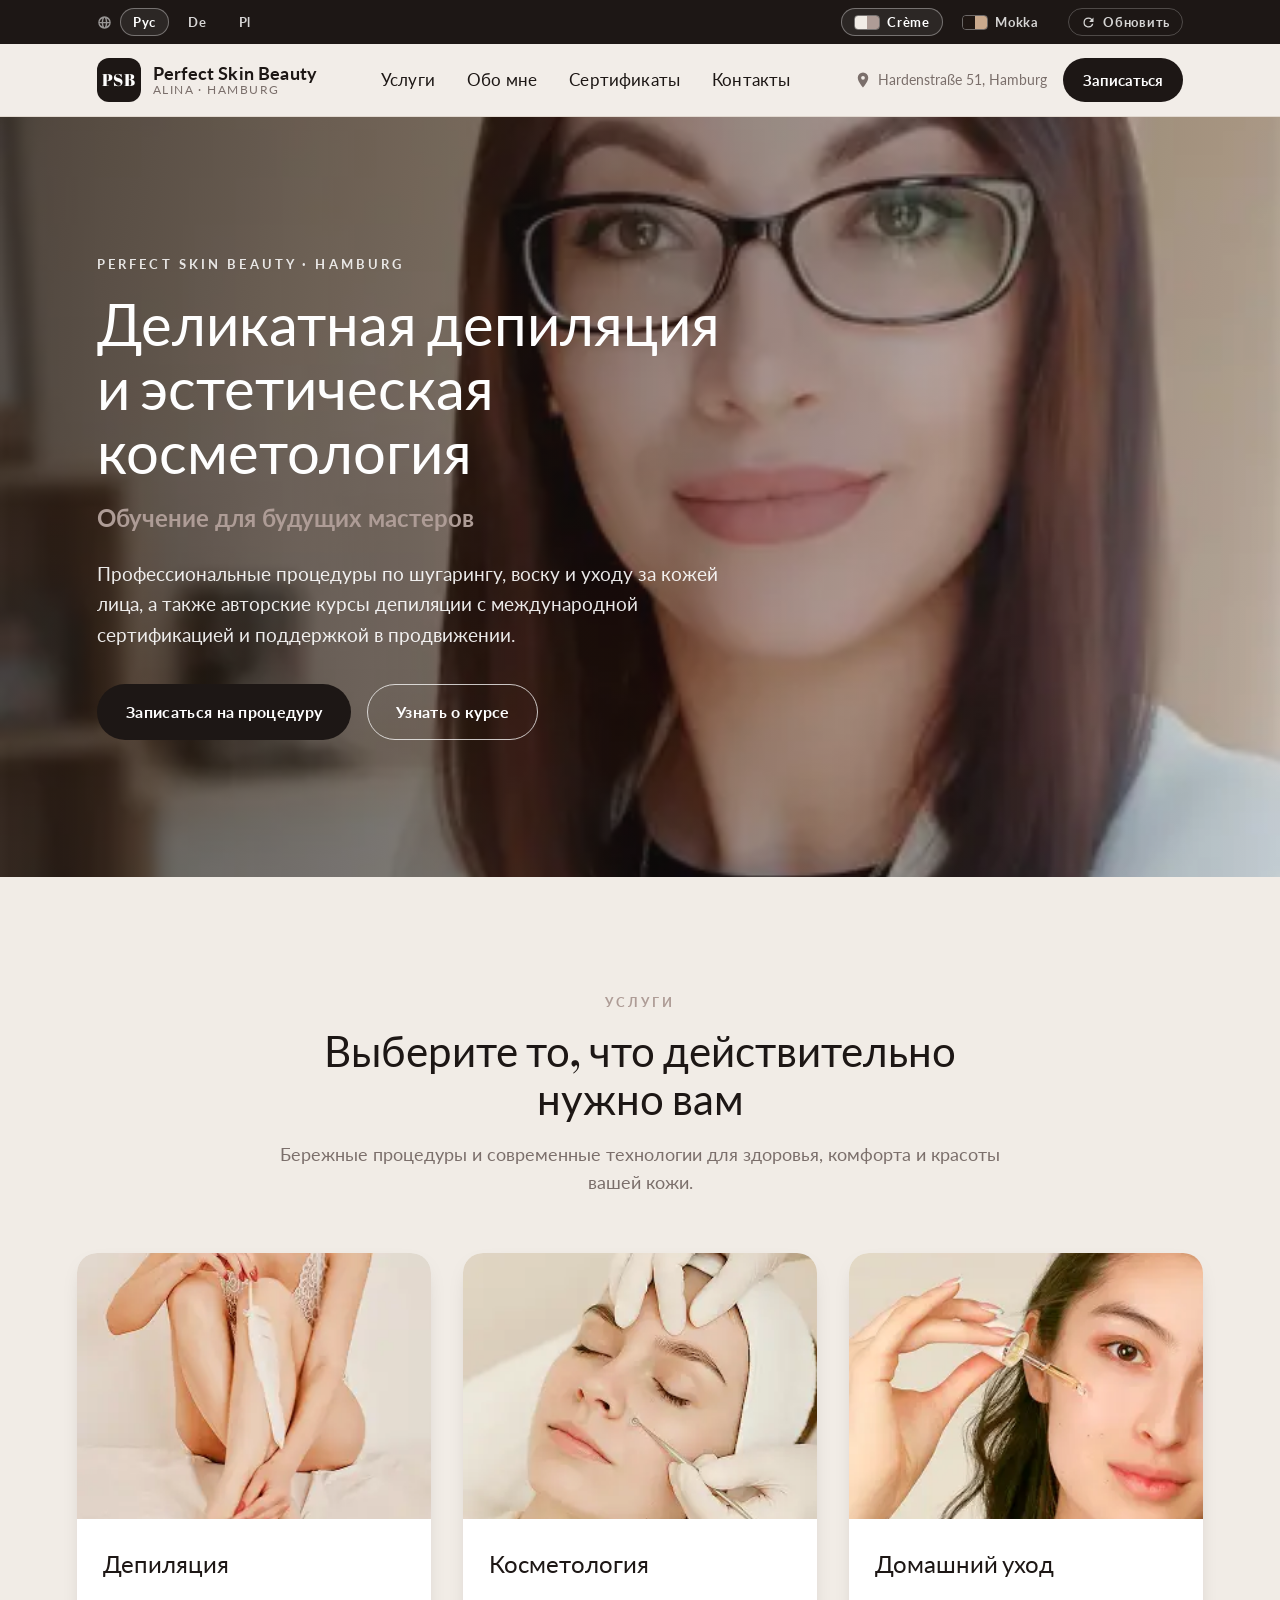
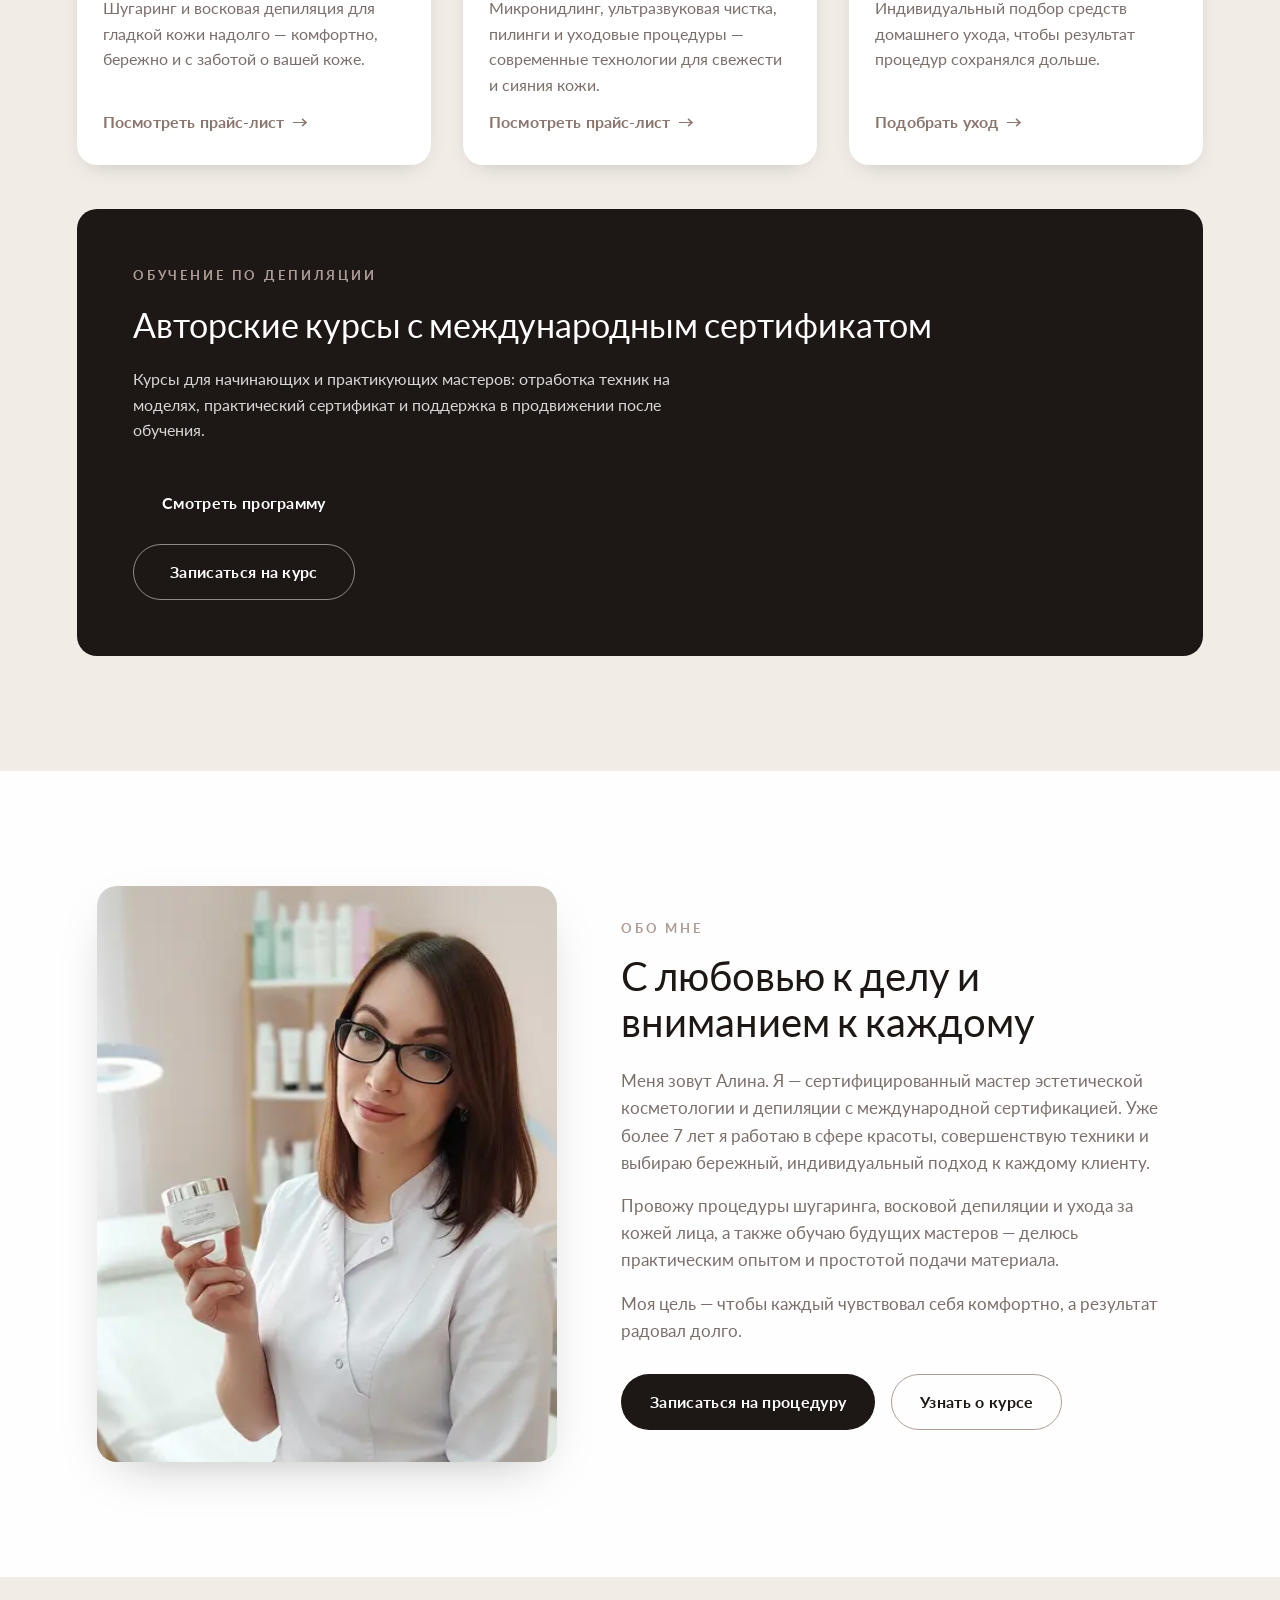
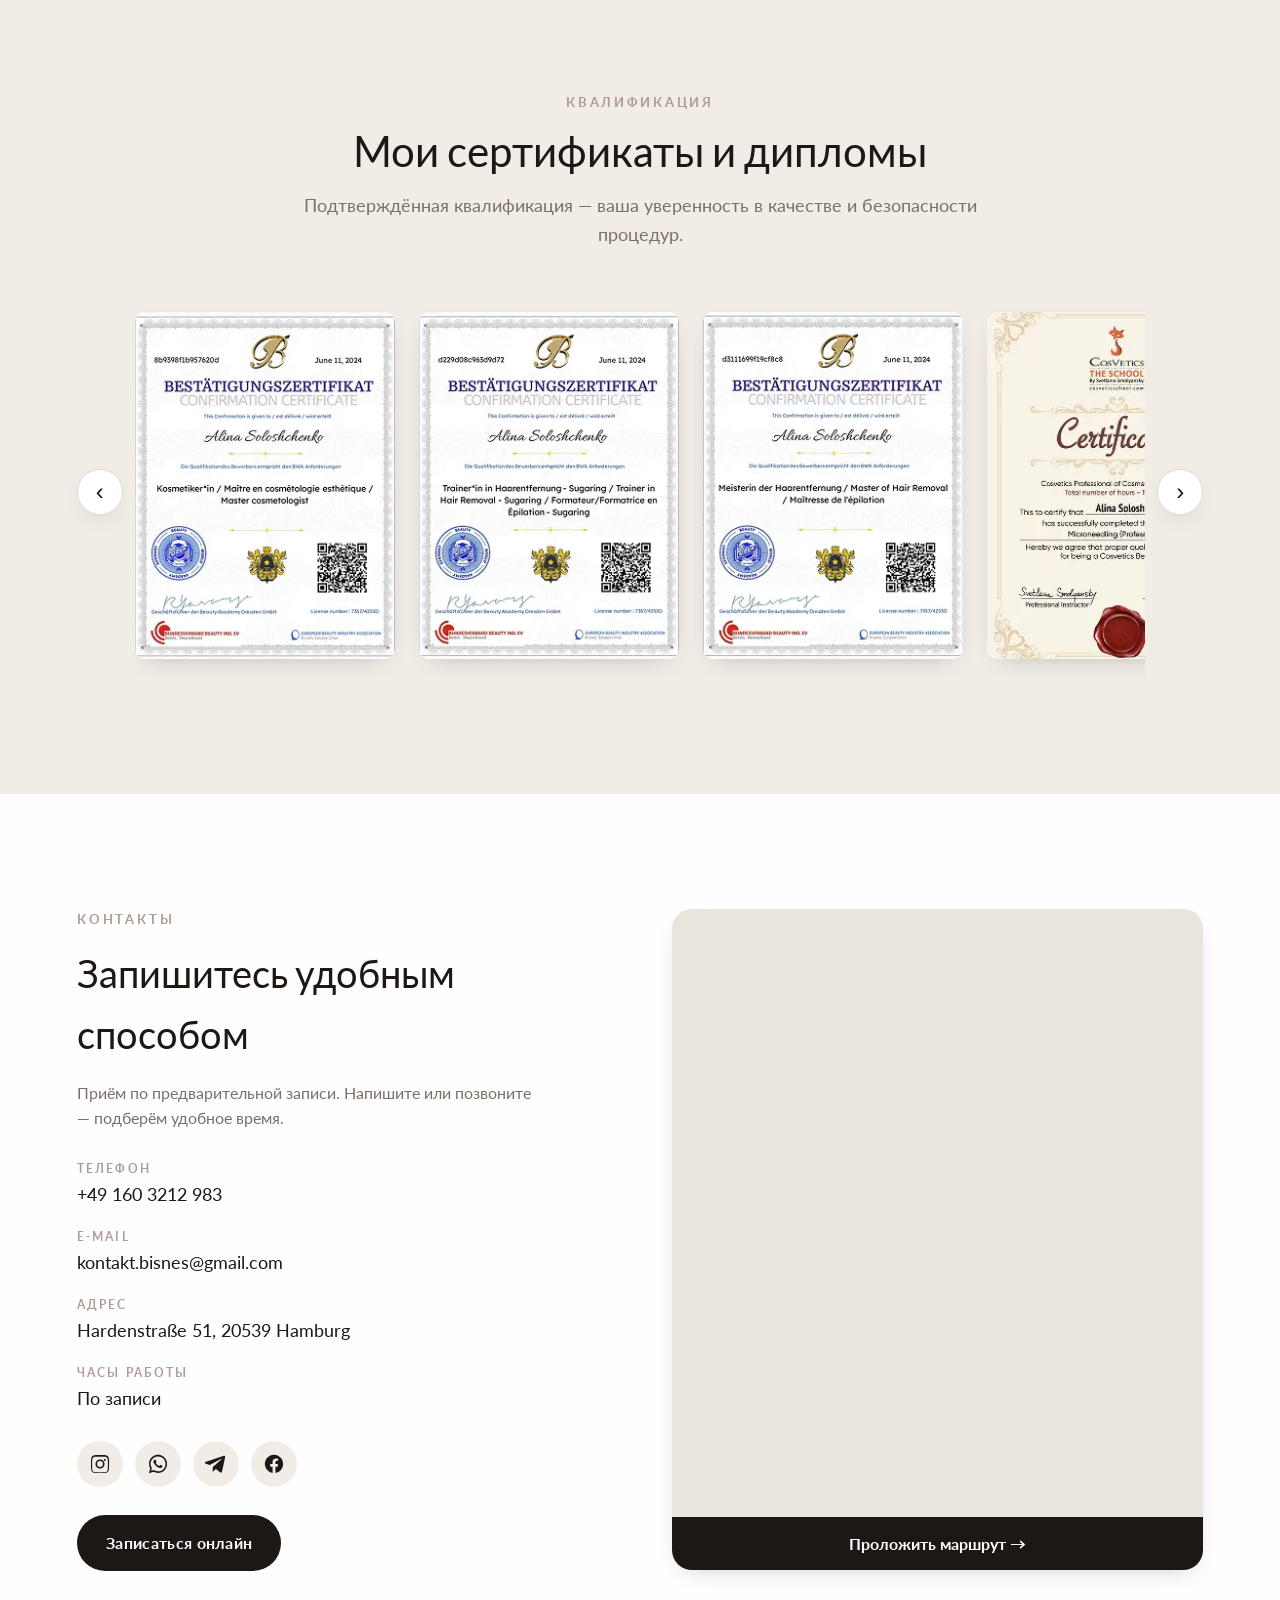
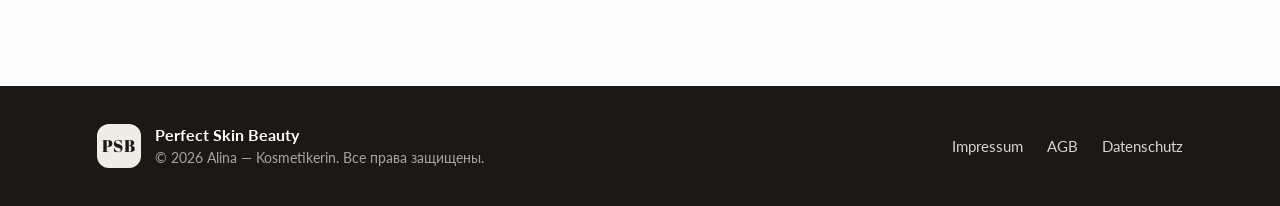
==== index.html @ e427c0dd "Add hard-reload button to the top bar One-tap "hard reload" in the selection bar (top right) for tes" ====
<!DOCTYPE html>
<html lang="ru" data-theme="creme">
<head>
  <meta charset="UTF-8">
  <meta name="viewport" content="width=device-width, initial-scale=1.0">
  <title>Perfect Skin Beauty — Депиляция и косметология в Гамбурге | Alina</title>
  <meta name="description" content="Депиляция и косметология в Гамбурге. Шугаринг и воск, микронидлинг, ультразвуковая чистка, пилинги и уходовые процедуры. Авторские курсы депиляции с международным сертификатом. Онлайн-запись. Haarentfernung & Kosmetik in Hamburg. Depilacja i kosmetologia w Hamburgu.">
  <link rel="icon" type="image/svg+xml" href="assets/favicon.svg">
  <meta property="og:title" content="Perfect Skin Beauty — Депиляция и косметология в Гамбурге">
  <meta property="og:description" content="Шугаринг, воск, уход за кожей лица и авторские курсы депиляции с международной сертификацией в Гамбурге.">
  <meta property="og:type" content="website">
  <meta property="og:image" content="assets/hero.webp">
  <link rel="preconnect" href="https://fonts.googleapis.com">
  <link rel="preconnect" href="https://fonts.gstatic.com" crossorigin>
  <link href="https://fonts.googleapis.com/css2?family=Lato:ital,wght@0,300;0,400;0,700;1,400&family=Abril+Fatface&display=swap" rel="stylesheet">
  <link rel="stylesheet" href="styles.css">
</head>
<body>
  <a class="skip-link" href="#services" data-i18n="skip">Перейти к содержимому</a>

  <!-- Dekorative Hintergrund-Ebene (dezent, an die Familien-Seiten angelehnt) -->
  <div class="deco" aria-hidden="true">
    <span class="deco__blob deco__blob--1"></span>
    <span class="deco__blob deco__blob--2"></span>
    <span class="deco__blob deco__blob--3"></span>
    <svg class="deco__branch deco__branch--left" viewBox="0 0 220 420" fill="none" stroke="currentColor" stroke-width="1.4" stroke-linecap="round">
      <path d="M30 410 C 60 320, 40 240, 80 160 C 110 100, 150 60, 200 30"/>
      <path d="M62 300 C 90 290, 112 268, 122 240"/><path d="M62 300 C 48 274, 46 246, 56 220"/>
      <path d="M88 210 C 116 202, 136 182, 146 156"/><path d="M88 210 C 76 186, 76 160, 88 136"/>
      <path d="M124 118 C 148 112, 166 96, 176 74"/><path d="M124 118 C 114 98, 116 76, 128 56"/>
      <ellipse cx="126" cy="242" rx="7" ry="14" transform="rotate(38 126 242)"/>
      <ellipse cx="150" cy="158" rx="7" ry="14" transform="rotate(38 150 158)"/>
      <ellipse cx="180" cy="76"  rx="7" ry="14" transform="rotate(38 180 76)"/>
    </svg>
    <svg class="deco__branch deco__branch--right" viewBox="0 0 220 420" fill="none" stroke="currentColor" stroke-width="1.4" stroke-linecap="round">
      <path d="M190 410 C 160 320, 180 240, 140 160 C 110 100, 70 60, 20 30"/>
      <path d="M158 300 C 130 290, 108 268, 98 240"/><path d="M158 300 C 172 274, 174 246, 164 220"/>
      <path d="M132 210 C 104 202, 84 182, 74 156"/><path d="M132 210 C 144 186, 144 160, 132 136"/>
      <path d="M96 118 C 72 112, 54 96, 44 74"/><path d="M96 118 C 106 98, 104 76, 92 56"/>
      <ellipse cx="94" cy="242" rx="7" ry="14" transform="rotate(-38 94 242)"/>
      <ellipse cx="70" cy="158" rx="7" ry="14" transform="rotate(-38 70 158)"/>
      <ellipse cx="40" cy="76"  rx="7" ry="14" transform="rotate(-38 40 76)"/>
    </svg>
  </div>

  <!-- ============ AUSWAHL-LEISTE (Sprache + Design) ============ -->
  <div class="topbar">
    <div class="topbar__inner">
      <div class="topbar__group" role="group" aria-label="Язык / Sprache / Język">
        <span class="topbar__label" aria-hidden="true">
          <svg viewBox="0 0 24 24" width="15" height="15"><path fill="currentColor" d="M12 2a10 10 0 1 0 0 20 10 10 0 0 0 0-20Zm7.93 9h-3.47a15.7 15.7 0 0 0-1.2-5.4A8.02 8.02 0 0 1 19.93 11ZM12 4.06c.94 1.17 1.87 3.36 2.16 6.94H9.84c.29-3.58 1.22-5.77 2.16-6.94ZM4.07 13h3.47c.13 1.97.55 3.8 1.2 5.4A8.02 8.02 0 0 1 4.07 13Zm3.47-2H4.07a8.02 8.02 0 0 1 4.67-5.4 15.7 15.7 0 0 0-1.2 5.4Zm4.46 8.94c-.94-1.17-1.87-3.36-2.16-6.94h4.32c-.29 3.58-1.22 5.77-2.16 6.94Zm3.26-1.54c.65-1.6 1.07-3.43 1.2-5.4h3.47a8.02 8.02 0 0 1-4.67 5.4Z"/></svg>
        </span>
        <button class="topbar__btn lang-btn is-active" type="button" data-lang="ru" lang="ru">Рус</button>
        <button class="topbar__btn lang-btn" type="button" data-lang="de" lang="de">De</button>
        <button class="topbar__btn lang-btn" type="button" data-lang="pl" lang="pl">Pl</button>
      </div>
      <div class="topbar__group" role="group" aria-label="Дизайн / Design">
        <button class="topbar__btn theme-btn is-active" type="button" data-theme-pick="creme">
          <span class="theme-btn__swatch"><i style="background:#f1ece6"></i><i style="background:#ae9c96"></i></span>
          Crème
        </button>
        <button class="topbar__btn theme-btn" type="button" data-theme-pick="mokka">
          <span class="theme-btn__swatch"><i style="background:#1f1713"></i><i style="background:#c9a98d"></i></span>
          Mokka
        </button>
        <button class="topbar__btn reload-btn" type="button" id="hard-reload" title="Hard Reload">
          <svg class="reload-btn__icon" viewBox="0 0 24 24" width="15" height="15" aria-hidden="true"><path fill="currentColor" d="M17.65 6.35A7.96 7.96 0 0 0 12 4a8 8 0 1 0 7.73 10h-2.08A6 6 0 1 1 12 6c1.66 0 3.14.69 4.22 1.78L13 11h7V4l-2.35 2.35Z"/></svg>
          <span data-i18n="reload">Обновить</span>
        </button>
      </div>
    </div>
  </div>

  <!-- ============ HEADER ============ -->
  <header class="header" id="top">
    <div class="header__inner">
      <a class="logo" href="#top" aria-label="Perfect Skin Beauty">
        <span class="logo__mark">PSB</span>
        <span class="logo__text">
          <span class="logo__title">Perfect Skin Beauty</span>
          <span class="logo__sub">Alina · Hamburg</span>
        </span>
      </a>

      <nav class="nav" aria-label="Navigation">
        <a class="nav__link" href="#services" data-i18n="nav_services">Услуги</a>
        <a class="nav__link" href="#aboutMe" data-i18n="nav_about">Обо мне</a>
        <a class="nav__link" href="#certificates" data-i18n="nav_certs">Сертификаты</a>
        <a class="nav__link" href="#contacts" data-i18n="nav_contacts">Контакты</a>
      </nav>

      <div class="header__right">
        <a class="header__address" href="https://www.google.com/maps/dir/?api=1&destination=53.5363949,10.0321941" target="_blank" rel="noopener">
          <svg viewBox="0 0 24 24" width="18" height="18" aria-hidden="true"><path fill="currentColor" d="M12 2a7 7 0 0 0-7 7c0 5.25 7 13 7 13s7-7.75 7-13a7 7 0 0 0-7-7Zm0 9.5A2.5 2.5 0 1 1 12 6.5a2.5 2.5 0 0 1 0 5Z"/></svg>
          <span>Hardenstraße 51, Hamburg</span>
        </a>
        <a class="header__cta btn-sheen" href="https://trea.tw/BQtZqcbDWu73LDSBe" target="_blank" rel="noopener" data-i18n="cta_book_short">Записаться</a>
        <button class="burger" aria-label="Меню" aria-expanded="false" aria-controls="mobile-menu">
          <span></span><span></span><span></span>
        </button>
      </div>
    </div>

    <!-- Mobile menu -->
    <div class="mobile-menu" id="mobile-menu" hidden>
      <a class="mobile-menu__link" href="#services" data-i18n="nav_services">Услуги</a>
      <a class="mobile-menu__link" href="#aboutMe" data-i18n="nav_about">Обо мне</a>
      <a class="mobile-menu__link" href="#certificates" data-i18n="nav_certs">Сертификаты</a>
      <a class="mobile-menu__link" href="#contacts" data-i18n="nav_contacts">Контакты</a>
      <a class="mobile-menu__cta" href="https://trea.tw/BQtZqcbDWu73LDSBe" target="_blank" rel="noopener" data-i18n="cta_book_online">Записаться онлайн</a>
    </div>
  </header>

  <main>
    <!-- ============ HERO ============ -->
    <section class="hero">
      <div class="hero__media">
        <img src="assets/hero.webp" alt="" loading="eager" fetchpriority="high">
      </div>
      <div class="hero__content">
        <p class="hero__eyebrow">Perfect Skin Beauty · Hamburg</p>
        <h1 class="hero__title" data-i18n="hero_title">Деликатная депиляция и эстетическая косметология</h1>
        <p class="hero__tagline" data-i18n="hero_tagline">Обучение для будущих мастеров</p>
        <p class="hero__lead" data-i18n="hero_lead">Профессиональные процедуры по шугарингу, воску и уходу за кожей лица, а также авторские курсы депиляции с международной сертификацией и поддержкой в продвижении.</p>
        <div class="hero__actions">
          <a class="btn btn--primary btn-sheen" href="https://trea.tw/BQtZqcbDWu73LDSBe" target="_blank" rel="noopener" data-i18n="cta_book">Записаться на процедуру</a>
          <a class="btn btn--ghost btn-sheen" href="https://depilation.vercel.app/" target="_blank" rel="noopener" data-i18n="cta_course">Узнать о курсе</a>
        </div>
      </div>
    </section>

    <!-- ============ SERVICES ============ -->
    <section class="services" id="services">
      <div class="section-head">
        <p class="section-head__eyebrow" data-i18n="sv_eyebrow">Услуги</p>
        <h2 class="section-head__title" data-i18n="sv_title">Выберите то, что действительно нужно вам</h2>
        <p class="section-head__lead" data-i18n="sv_lead">Бережные процедуры и современные технологии для здоровья, комфорта и красоты вашей кожи.</p>
      </div>

      <div class="services__grid">
        <article class="service-card">
          <div class="service-card__media"><img src="assets/service-depilation.webp" alt="" loading="lazy"></div>
          <div class="service-card__body">
            <h3 class="service-card__title" data-i18n="sv1_title">Депиляция</h3>
            <p class="service-card__text" data-i18n="sv1_text">Шугаринг и восковая депиляция для гладкой кожи надолго — комфортно, бережно и с заботой о вашей коже.</p>
            <a class="link-arrow" href="https://trea.tw/BQtZqcbDWu73LDSBe" target="_blank" rel="noopener"><span data-i18n="sv_price">Посмотреть прайс-лист</span><span aria-hidden="true">→</span></a>
          </div>
        </article>

        <article class="service-card">
          <div class="service-card__media"><img src="assets/service-cosmetology.webp" alt="" loading="lazy"></div>
          <div class="service-card__body">
            <h3 class="service-card__title" data-i18n="sv2_title">Косметология</h3>
            <p class="service-card__text" data-i18n="sv2_text">Микронидлинг, ультразвуковая чистка, пилинги и уходовые процедуры — современные технологии для свежести и сияния кожи.</p>
            <a class="link-arrow" href="https://trea.tw/BQtZqcbDWu73LDSBe" target="_blank" rel="noopener"><span data-i18n="sv_price">Посмотреть прайс-лист</span><span aria-hidden="true">→</span></a>
          </div>
        </article>

        <article class="service-card">
          <div class="service-card__media"><img src="assets/service-homecare.webp" alt="" loading="lazy"></div>
          <div class="service-card__body">
            <h3 class="service-card__title" data-i18n="sv3_title">Домашний уход</h3>
            <p class="service-card__text" data-i18n="sv3_text">Индивидуальный подбор средств домашнего ухода, чтобы результат процедур сохранялся дольше.</p>
            <a class="link-arrow" href="https://wa.me/491603212983" target="_blank" rel="noopener"><span data-i18n="sv3_link">Подобрать уход</span><span aria-hidden="true">→</span></a>
          </div>
        </article>
      </div>

      <!-- Training highlight -->
      <div class="training" id="training">
        <div class="training__content">
          <p class="training__eyebrow" data-i18n="tr_eyebrow">Обучение по депиляции</p>
          <h3 class="training__title" data-i18n="tr_title">Авторские курсы с международным сертификатом</h3>
          <p class="training__text" data-i18n="tr_text">Курсы для начинающих и практикующих мастеров: отработка техник на моделях, практический сертификат и поддержка в продвижении после обучения.</p>
        </div>
        <div class="training__actions">
          <a class="btn btn--primary btn-sheen" href="https://depilation.vercel.app/" target="_blank" rel="noopener" data-i18n="tr_program">Смотреть программу</a>
          <a class="btn btn--ghost-dark btn-sheen" href="https://t.me/kontakt_AliS" target="_blank" rel="noopener" data-i18n="tr_signup">Записаться на курс</a>
        </div>
      </div>
    </section>

    <!-- ============ ABOUT ============ -->
    <section class="about" id="aboutMe">
      <div class="about__media">
        <img src="assets/about.webp" alt="Alina — Perfect Skin Beauty" loading="lazy">
      </div>
      <div class="about__content">
        <p class="section-head__eyebrow" data-i18n="ab_eyebrow">Обо мне</p>
        <h2 class="about__title" data-i18n="ab_title">С любовью к делу и вниманием к каждому</h2>
        <div class="about__text">
          <p data-i18n="ab_p1">Меня зовут Алина. Я — сертифицированный мастер эстетической косметологии и депиляции с международной сертификацией. Уже более 7 лет я работаю в сфере красоты, совершенствую техники и выбираю бережный, индивидуальный подход к каждому клиенту.</p>
          <p data-i18n="ab_p2">Провожу процедуры шугаринга, восковой депиляции и ухода за кожей лица, а также обучаю будущих мастеров — делюсь практическим опытом и простотой подачи материала.</p>
          <p data-i18n="ab_p3">Моя цель — чтобы каждый чувствовал себя комфортно, а результат радовал долго.</p>
        </div>
        <div class="about__actions">
          <a class="btn btn--primary btn-sheen" href="https://trea.tw/BQtZqcbDWu73LDSBe" target="_blank" rel="noopener" data-i18n="cta_book">Записаться на процедуру</a>
          <a class="btn btn--ghost-dark btn-sheen" href="https://depilation.vercel.app/" target="_blank" rel="noopener" data-i18n="cta_course">Узнать о курсе</a>
        </div>
      </div>
    </section>

    <!-- ============ CERTIFICATES ============ -->
    <section class="certificates" id="certificates">
      <div class="section-head">
        <p class="section-head__eyebrow" data-i18n="ct_eyebrow">Квалификация</p>
        <h2 class="section-head__title" data-i18n="ct_title">Мои сертификаты и дипломы</h2>
        <p class="section-head__lead" data-i18n="ct_lead">Подтверждённая квалификация — ваша уверенность в качестве и безопасности процедур.</p>
      </div>

      <div class="carousel">
        <button class="carousel__btn carousel__btn--prev" aria-label="◀">‹</button>
        <div class="carousel__track" id="cert-track">
          <!-- certificates injected by script.js -->
        </div>
        <button class="carousel__btn carousel__btn--next" aria-label="▶">›</button>
      </div>
    </section>

    <!-- ============ CONTACTS ============ -->
    <section class="contacts" id="contacts">
      <div class="contacts__grid">
        <div class="contacts__info">
          <p class="section-head__eyebrow" data-i18n="co_eyebrow">Контакты</p>
          <h2 class="contacts__title" data-i18n="co_title">Запишитесь удобным способом</h2>
          <p class="contacts__note" data-i18n="co_note">Приём по предварительной записи. Напишите или позвоните — подберём удобное время.</p>

          <ul class="contacts__list">
            <li>
              <span class="contacts__label" data-i18n="co_phone">Телефон</span>
              <a href="tel:+491603212983">+49 160 3212 983</a>
            </li>
            <li>
              <span class="contacts__label">E-Mail</span>
              <a href="mailto:kontakt.bisnes@gmail.com">kontakt.bisnes@gmail.com</a>
            </li>
            <li>
              <span class="contacts__label" data-i18n="co_address">Адрес</span>
              <a href="https://www.google.com/maps/dir/?api=1&destination=53.5363949,10.0321941" target="_blank" rel="noopener">Hardenstraße 51, 20539 Hamburg</a>
            </li>
            <li>
              <span class="contacts__label" data-i18n="co_hours">Часы работы</span>
              <span data-i18n="co_hours_val">По записи</span>
            </li>
          </ul>

          <div class="social">
            <a class="social__link" href="https://www.instagram.com/s.a.s_shugaring_depilation?igsh=aHZubGc0dzV2M3dt" target="_blank" rel="noopener" aria-label="Instagram">
              <svg viewBox="0 0 24 24" width="22" height="22" aria-hidden="true"><path fill="currentColor" d="M12 2.2c3.2 0 3.6 0 4.9.07 1.17.05 1.8.25 2.23.41.56.22.96.48 1.38.9.42.42.68.82.9 1.38.16.42.36 1.06.41 2.23.06 1.27.07 1.65.07 4.86s0 3.6-.07 4.86c-.05 1.17-.25 1.8-.41 2.23-.22.56-.48.96-.9 1.38-.42.42-.82.68-1.38.9-.42.16-1.06.36-2.23.41-1.27.06-1.65.07-4.86.07s-3.6 0-4.86-.07c-1.17-.05-1.8-.25-2.23-.41a3.7 3.7 0 0 1-1.38-.9 3.7 3.7 0 0 1-.9-1.38c-.16-.42-.36-1.06-.41-2.23C2.21 15.6 2.2 15.2 2.2 12s0-3.6.07-4.86c.05-1.17.25-1.8.41-2.23.22-.56.48-.96.9-1.38.42-.42.82-.68 1.38-.9.42-.16 1.06-.36 2.23-.41C8.4 2.21 8.8 2.2 12 2.2Zm0 1.8c-3.15 0-3.52.01-4.76.07-.9.04-1.38.19-1.7.32-.43.16-.73.36-1.06.68-.32.33-.52.63-.68 1.06-.13.32-.28.8-.32 1.7-.06 1.24-.07 1.6-.07 4.76s.01 3.52.07 4.76c.04.9.19 1.38.32 1.7.16.43.36.73.68 1.06.33.32.63.52 1.06.68.32.13.8.28 1.7.32 1.24.06 1.6.07 4.76.07s3.52-.01 4.76-.07c.9-.04 1.38-.19 1.7-.32.43-.16.73-.36 1.06-.68.32-.33.52-.63.68-1.06.13-.32.28-.8.32-1.7.06-1.24.07-1.6.07-4.76s-.01-3.52-.07-4.76c-.04-.9-.19-1.38-.32-1.7a2.85 2.85 0 0 0-.68-1.06 2.85 2.85 0 0 0-1.06-.68c-.32-.13-.8-.28-1.7-.32-1.24-.06-1.6-.07-4.76-.07Zm0 3.06a4.94 4.94 0 1 1 0 9.88 4.94 4.94 0 0 1 0-9.88Zm0 1.8a3.14 3.14 0 1 0 0 6.28 3.14 3.14 0 0 0 0-6.28Zm5.14-2.34a1.15 1.15 0 1 1 0 2.3 1.15 1.15 0 0 1 0-2.3Z"/></svg>
            </a>
            <a class="social__link" href="https://wa.me/491603212983" target="_blank" rel="noopener" aria-label="WhatsApp">
              <svg viewBox="0 0 24 24" width="22" height="22" aria-hidden="true"><path fill="currentColor" d="M12.04 2C6.6 2 2.2 6.4 2.2 11.84c0 1.86.5 3.6 1.36 5.1L2 22l5.2-1.52a9.8 9.8 0 0 0 4.84 1.26h.01c5.43 0 9.83-4.4 9.83-9.84C21.88 6.4 17.47 2 12.04 2Zm0 17.9h-.01a8.1 8.1 0 0 1-4.13-1.13l-.3-.18-3.08.9.82-3-.2-.31a8.13 8.13 0 0 1-1.24-4.33c0-4.5 3.66-8.16 8.16-8.16 2.18 0 4.23.85 5.77 2.4a8.11 8.11 0 0 1 2.39 5.78c0 4.5-3.66 8.16-8.15 8.16Zm4.47-6.11c-.24-.12-1.45-.72-1.68-.8-.22-.08-.39-.12-.55.12-.16.24-.63.8-.77.96-.14.16-.28.18-.52.06-.24-.12-1.03-.38-1.97-1.21-.73-.65-1.22-1.45-1.36-1.69-.14-.24-.02-.37.1-.49.11-.11.24-.28.36-.42.12-.14.16-.24.24-.4.08-.16.04-.3-.02-.42-.06-.12-.55-1.32-.75-1.81-.2-.48-.4-.41-.55-.42h-.47c-.16 0-.42.06-.64.3-.22.24-.84.82-.84 2s.86 2.32.98 2.48c.12.16 1.7 2.6 4.12 3.64.58.25 1.03.4 1.38.51.58.19 1.1.16 1.52.1.46-.07 1.45-.6 1.65-1.17.2-.58.2-1.07.14-1.17-.06-.1-.22-.16-.46-.28Z"/></svg>
            </a>
            <a class="social__link" href="https://t.me/kontakt_AliS" target="_blank" rel="noopener" aria-label="Telegram">
              <svg viewBox="0 0 24 24" width="22" height="22" aria-hidden="true"><path fill="currentColor" d="M21.94 4.6 18.6 20.3c-.25 1.1-.9 1.38-1.83.86l-5.05-3.72-2.44 2.35c-.27.27-.5.5-1.02.5l.36-5.14 9.36-8.46c.4-.36-.09-.56-.63-.2L5.14 13.1 0.16 11.55c-1.08-.34-1.1-1.08.23-1.6L20.54 3c.9-.34 1.69.2 1.4 1.6Z"/></svg>
            </a>
            <a class="social__link" href="https://www.facebook.com/share/1XazjNXpXp/" target="_blank" rel="noopener" aria-label="Facebook">
              <svg viewBox="0 0 24 24" width="22" height="22" aria-hidden="true"><path fill="currentColor" d="M22 12a10 10 0 1 0-11.56 9.88v-6.99H7.9V12h2.54V9.8c0-2.5 1.49-3.89 3.78-3.89 1.09 0 2.24.2 2.24.2v2.46h-1.26c-1.24 0-1.63.77-1.63 1.56V12h2.78l-.44 2.89h-2.34v6.99A10 10 0 0 0 22 12Z"/></svg>
            </a>
          </div>

          <a class="btn btn--primary btn-sheen contacts__book" href="https://trea.tw/BQtZqcbDWu73LDSBe" target="_blank" rel="noopener" data-i18n="cta_book_online">Записаться онлайн</a>
        </div>

        <div class="contacts__map">
          <iframe
            title="Hardenstraße 51, Hamburg"
            src="https://www.openstreetmap.org/export/embed.html?bbox=10.0222%2C53.5314%2C10.0422%2C53.5414&layer=mapnik&marker=53.5363949%2C10.0321941"
            loading="lazy" referrerpolicy="no-referrer-when-downgrade"></iframe>
          <a class="contacts__directions" href="https://www.google.com/maps/dir/?api=1&destination=53.5363949,10.0321941" target="_blank" rel="noopener" data-i18n="co_route">Проложить маршрут →</a>
        </div>
      </div>
    </section>
  </main>

  <!-- ============ FOOTER ============ -->
  <footer class="footer">
    <div class="footer__inner">
      <div class="footer__brand">
        <span class="logo__mark">PSB</span>
        <div>
          <p class="footer__title">Perfect Skin Beauty</p>
          <p class="footer__copy" data-i18n="ft_copy">© 2026 Alina — Kosmetikerin. Все права защищены.</p>
        </div>
      </div>
      <nav class="footer__links" aria-label="Impressum / AGB / Datenschutz">
        <a href="#" data-legal="impressum">Impressum</a>
        <a href="#" data-legal="agb">AGB</a>
        <a href="#" data-legal="datenschutz">Datenschutz</a>
      </nav>
    </div>
  </footer>

  <!-- Lightbox for certificates -->
  <div class="lightbox" id="lightbox" hidden>
    <button class="lightbox__close" aria-label="✕">×</button>
    <button class="lightbox__nav lightbox__nav--prev" aria-label="◀">‹</button>
    <img class="lightbox__img" src="" alt="">
    <button class="lightbox__nav lightbox__nav--next" aria-label="▶">›</button>
  </div>

  <script src="script.js"></script>
</body>
</html>
---- styles.css ----
/* ===================================================================
   Perfect Skin Beauty — styles
   Zwei Design-Themen über CSS-Variablen:
     · Crème  (hell, warmes Taupe/Creme — Original-Palette)
     · Mokka  (dunkel, edles Braun mit Karamell-Akzent)
   Dezente Hintergrund-Deko + sanfter Glas-Glanz auf Buttons
   (angelehnt an die Familien-Seiten, bewusst zurückhaltend).
   =================================================================== */

:root {
  /* Flächen */
  --page:       #fefefe;   /* Seiten-Hintergrund               */
  --section:    #f1ece6;   /* alternierende Sektionen / Header */
  --card:       #ffffff;   /* Karten                           */
  --header-bg:  rgba(241, 236, 230, .92);

  /* Text */
  --ink:        #1d1715;   /* Überschriften / dunkler Text     */
  --body:       #7b6f6b;   /* Fließtext gedämpft               */
  --line:       #e2d9d0;

  /* Akzente */
  --taupe:      #ae9c96;
  --taupe-dark: #8a766f;

  /* Dunkle Bänder (Training, Footer, Wegbeschreibung) */
  --band-bg:    #1d1715;
  --band-text:  #fefefe;
  --band-muted: rgba(255, 255, 255, .82);

  /* Primär-Button */
  --btn-bg:        #1d1715;
  --btn-text:      #fefefe;
  --btn-bg-hover:  #8a766f;

  /* Hintergrund-Deko */
  --blob-1: rgba(174, 156, 150, .16);
  --blob-2: rgba(215, 188, 170, .14);
  --blob-3: rgba(174, 156, 150, .10);
  --branch: rgba(122, 100, 90, .16);

  /* Glanz auf Buttons */
  --sheen: rgba(255, 255, 255, .35);

  --font-body:  "Lato", "Helvetica Neue", Arial, sans-serif;
  --font-head:  "Abril Fatface", "Lato", Georgia, serif;

  --radius:     10px;
  --radius-lg:  20px;
  --maxw:       1240px;
  --pad-x:      clamp(20px, 6vw, 120px);
  --shadow:     0 18px 50px -24px rgba(29, 23, 21, .35);
  --shadow-sm:  0 8px 24px -14px rgba(29, 23, 21, .35);
}

/* ---------- Thema „Mokka" (dunkel, edel) ---------- */
:root[data-theme="mokka"] {
  --page:       #171210;
  --section:    #211a16;
  --card:       #281f1a;
  --header-bg:  rgba(23, 18, 16, .92);

  --ink:        #f3ece5;
  --body:       #b9a99f;
  --line:       #3a2f28;

  --taupe:      #c9a98d;
  --taupe-dark: #a98d74;

  --band-bg:    #100c0a;
  --band-text:  #f3ece5;
  --band-muted: rgba(243, 236, 229, .78);

  --btn-bg:        #c9a98d;
  --btn-text:      #1d1512;
  --btn-bg-hover:  #dfc3a8;

  --blob-1: rgba(201, 169, 141, .10);
  --blob-2: rgba(169, 141, 116, .09);
  --blob-3: rgba(201, 169, 141, .06);
  --branch: rgba(201, 169, 141, .12);

  --sheen: rgba(255, 244, 230, .22);

  --shadow:     0 18px 50px -24px rgba(0, 0, 0, .7);
  --shadow-sm:  0 8px 24px -14px rgba(0, 0, 0, .6);
}

* { box-sizing: border-box; }

html { scroll-behavior: smooth; scroll-padding-top: 130px; }

body {
  margin: 0;
  font-family: var(--font-body);
  font-weight: 400;
  color: var(--ink);
  background: var(--page);
  line-height: 1.6;
  -webkit-font-smoothing: antialiased;
  overflow-x: hidden;
  transition: background .35s ease, color .35s ease;
}

h1, h2, h3, h4, p { margin: 0; }
img { display: block; max-width: 100%; }
a { color: inherit; }

.skip-link {
  position: absolute;
  left: -9999px;
  top: 0;
  background: var(--band-bg);
  color: var(--band-text);
  padding: 10px 16px;
  border-radius: var(--radius);
  z-index: 1000;
}
.skip-link:focus { left: 12px; top: 12px; }

/* ===================================================================
   Hintergrund-Deko: weiche Farbflächen + feine Zweig-Linien.
   Bewusst dezent — fixe Ebene hinter allem, langsame Drift.
   =================================================================== */
.deco {
  position: fixed;
  inset: 0;
  z-index: 0;
  pointer-events: none;
  overflow: hidden;
}
.deco__blob {
  position: absolute;
  border-radius: 50%;
  filter: blur(70px);
  will-change: transform;
}
.deco__blob--1 {
  width: 46vw; height: 46vw;
  left: -14vw; top: 4vh;
  background: radial-gradient(circle, var(--blob-1), transparent 70%);
  animation: drift-a 42s ease-in-out infinite alternate;
}
.deco__blob--2 {
  width: 40vw; height: 40vw;
  right: -12vw; top: 34vh;
  background: radial-gradient(circle, var(--blob-2), transparent 70%);
  animation: drift-b 54s ease-in-out infinite alternate;
}
.deco__blob--3 {
  width: 36vw; height: 36vw;
  left: 24vw; bottom: -16vh;
  background: radial-gradient(circle, var(--blob-3), transparent 70%);
  animation: drift-a 66s ease-in-out infinite alternate-reverse;
}
@keyframes drift-a {
  from { transform: translate(0, 0) scale(1); }
  to   { transform: translate(5vw, 3vh) scale(1.08); }
}
@keyframes drift-b {
  from { transform: translate(0, 0) scale(1.06); }
  to   { transform: translate(-4vw, -3vh) scale(1); }
}
.deco__branch {
  position: absolute;
  width: clamp(120px, 14vw, 220px);
  height: auto;
  color: var(--branch);
}
.deco__branch--left  { left: -20px; bottom: 8vh; }
.deco__branch--right { right: -20px; top: 16vh; }
@media (max-width: 760px) {
  .deco__branch { display: none; }
  .deco__blob { filter: blur(50px); }
}

/* Inhalt liegt über der Deko-Ebene */
.topbar, .header, main, .footer { position: relative; z-index: 1; }

/* ===================================================================
   Auswahl-Leiste: Sprache (Рус / De / Pl) + Design-Thema
   =================================================================== */
.topbar {
  background: var(--band-bg);
  color: var(--band-text);
}
.topbar__inner {
  max-width: var(--maxw);
  margin: 0 auto;
  padding: 8px var(--pad-x);
  display: flex;
  align-items: center;
  justify-content: space-between;
  gap: 16px;
  flex-wrap: wrap;
}
.topbar__group { display: flex; align-items: center; gap: 6px; }
.topbar__label { display: inline-flex; opacity: .55; margin-right: 2px; }
.topbar__btn {
  appearance: none;
  display: inline-flex;
  align-items: center;
  gap: 7px;
  background: transparent;
  color: var(--band-muted);
  border: 1px solid transparent;
  border-radius: 999px;
  padding: 5px 12px;
  font-family: var(--font-body);
  font-size: 13px;
  font-weight: 700;
  letter-spacing: .06em;
  cursor: pointer;
  transition: color .2s ease, border-color .2s ease, background .2s ease;
}
.topbar__btn:hover { color: var(--band-text); }
.topbar__btn.is-active {
  color: var(--band-text);
  border-color: rgba(255, 255, 255, .35);
  background: rgba(255, 255, 255, .07);
}
:root[data-theme="mokka"] .topbar__btn.is-active {
  border-color: rgba(201, 169, 141, .5);
  background: rgba(201, 169, 141, .1);
}
.theme-btn__swatch {
  display: inline-flex;
  width: 26px; height: 15px;
  border-radius: 4px;
  overflow: hidden;
  border: 1px solid rgba(255, 255, 255, .35);
}
.theme-btn__swatch i { flex: 1; }

/* Hard-Reload-Knopf (Testphase): holt HTML/CSS/JS frisch vom Server */
.reload-btn { margin-left: 10px; border-color: rgba(255, 255, 255, .22); }
.reload-btn__icon { flex: none; }
.reload-btn.is-busy .reload-btn__icon { animation: spin .8s linear infinite; }
@keyframes spin { to { transform: rotate(360deg); } }

/* ---------- Buttons ---------- */
.btn {
  display: inline-flex;
  align-items: center;
  justify-content: center;
  gap: 8px;
  padding: 14px 28px;
  border-radius: 999px;
  font-family: var(--font-body);
  font-size: 16px;
  font-weight: 700;
  letter-spacing: .02em;
  text-decoration: none;
  cursor: pointer;
  border: 1.5px solid transparent;
  transition: transform .18s ease, background .2s ease, color .2s ease, border-color .2s ease;
  white-space: nowrap;
}
.btn--primary { background: var(--btn-bg); color: var(--btn-text); }
.btn--primary:hover { background: var(--btn-bg-hover); }
.btn--ghost { background: transparent; color: #fefefe; border-color: rgba(255,255,255,.75); }
.btn--ghost:hover { background: rgba(255,255,255,.14); }
.btn--ghost-dark { background: transparent; color: var(--ink); border-color: var(--taupe); }
.btn--ghost-dark:hover { background: var(--taupe); color: var(--btn-text); }

/* Sanfter Glas-Glanz + leichte Neigung (Familien-Effekt, seriös reduziert):
   script.js setzt --mx/--my (Glanzpunkt) und --rx/--ry (max. ±3°). */
.btn-sheen {
  position: relative;
  overflow: hidden;
  transform: perspective(700px) rotateX(var(--rx, 0deg)) rotateY(var(--ry, 0deg));
  will-change: transform;
}
.btn-sheen::after {
  content: "";
  position: absolute;
  inset: 0;
  border-radius: inherit;
  pointer-events: none;
  background: radial-gradient(120px 80px at var(--mx, 50%) var(--my, 30%), var(--sheen), transparent 62%);
  opacity: 0;
  transition: opacity .25s ease;
}
.btn-sheen:hover::after,
.btn-sheen:focus-visible::after { opacity: 1; }
.btn-sheen:active { transform: perspective(700px) scale(.985); }

.link-arrow {
  display: inline-flex;
  align-items: center;
  gap: 8px;
  font-weight: 700;
  color: var(--taupe-dark);
  text-decoration: none;
  letter-spacing: .01em;
}
.link-arrow span:last-child { transition: transform .2s ease; }
.link-arrow:hover { color: var(--ink); }
.link-arrow:hover span:last-child { transform: translateX(4px); }

/* ---------- Section head ---------- */
.section-head { max-width: 720px; margin: 0 auto clamp(32px, 5vw, 56px); text-align: center; }
.section-head__eyebrow {
  font-size: 13px;
  font-weight: 700;
  letter-spacing: .22em;
  text-transform: uppercase;
  color: var(--taupe);
  margin-bottom: 14px;
}
.section-head__title {
  font-family: var(--font-head);
  font-weight: 400;
  font-size: clamp(28px, 4vw, 42px);
  line-height: 1.15;
  color: var(--ink);
}
.section-head__lead { margin-top: 16px; color: var(--body); font-size: clamp(16px, 1.4vw, 18px); }

/* ---------- Header ---------- */
.header {
  position: sticky;
  top: 0;
  z-index: 50;
  background: var(--header-bg);
  backdrop-filter: blur(10px);
  border-bottom: 1px solid var(--line);
  transition: background .35s ease;
}
.header__inner {
  max-width: var(--maxw);
  margin: 0 auto;
  padding: 14px var(--pad-x);
  display: flex;
  align-items: center;
  justify-content: space-between;
  gap: 24px;
}
.logo { display: flex; align-items: center; gap: 12px; text-decoration: none; color: var(--ink); }
.logo__mark {
  display: grid;
  place-items: center;
  width: 44px;
  height: 44px;
  border-radius: 12px;
  background: var(--btn-bg);
  color: var(--btn-text);
  font-family: var(--font-head);
  font-size: 17px;
  letter-spacing: .04em;
  flex: none;
}
.logo__text { display: flex; flex-direction: column; line-height: 1.15; }
.logo__title { font-weight: 700; font-size: 18px; letter-spacing: .01em; }
.logo__sub { font-size: 12px; color: var(--body); letter-spacing: .12em; text-transform: uppercase; }

.nav { display: flex; gap: clamp(18px, 2.5vw, 36px); }
.nav__link {
  text-decoration: none;
  color: var(--ink);
  font-size: 17px;
  letter-spacing: .01em;
  transition: color .2s ease;
}
.nav__link:hover { color: var(--taupe); }

.header__right { display: flex; align-items: center; gap: 16px; }
.header__address {
  display: inline-flex;
  align-items: center;
  gap: 6px;
  color: var(--body);
  text-decoration: none;
  font-size: 14px;
  transition: color .2s ease;
}
.header__address:hover { color: var(--taupe); }
.header__cta {
  display: inline-flex;
  align-items: center;
  padding: 10px 20px;
  border-radius: 999px;
  background: var(--btn-bg);
  color: var(--btn-text);
  font-weight: 700;
  font-size: 15px;
  text-decoration: none;
  transition: background .2s ease;
}
.header__cta:hover { background: var(--btn-bg-hover); }

.burger {
  display: none;
  flex-direction: column;
  justify-content: center;
  gap: 5px;
  width: 44px;
  height: 44px;
  padding: 10px;
  background: transparent;
  border: none;
  cursor: pointer;
}
.burger span { height: 2px; background: var(--ink); border-radius: 2px; transition: transform .25s ease, opacity .2s ease; }
.burger[aria-expanded="true"] span:nth-child(1) { transform: translateY(7px) rotate(45deg); }
.burger[aria-expanded="true"] span:nth-child(2) { opacity: 0; }
.burger[aria-expanded="true"] span:nth-child(3) { transform: translateY(-7px) rotate(-45deg); }

.mobile-menu {
  display: flex;
  flex-direction: column;
  gap: 4px;
  padding: 8px var(--pad-x) 20px;
  background: var(--section);
  border-bottom: 1px solid var(--line);
}
.mobile-menu[hidden] { display: none; }
.mobile-menu__link { padding: 12px 4px; text-decoration: none; color: var(--ink); font-size: 18px; border-bottom: 1px solid var(--line); }
.mobile-menu__cta {
  margin-top: 12px;
  padding: 14px;
  text-align: center;
  border-radius: 999px;
  background: var(--btn-bg);
  color: var(--btn-text);
  text-decoration: none;
  font-weight: 700;
}

/* ---------- Hero ---------- */
.hero {
  position: relative;
  min-height: min(88vh, 760px);
  display: flex;
  align-items: center;
  color: #fefefe;
}
.hero__media { position: absolute; inset: 0; z-index: -1; overflow: hidden; }
.hero__media img { width: 100%; height: 100%; object-fit: cover; }
.hero__media::after {
  content: "";
  position: absolute;
  inset: 0;
  background: linear-gradient(100deg, rgba(29,23,21,.72) 0%, rgba(29,23,21,.45) 45%, rgba(29,23,21,.15) 100%);
}
:root[data-theme="mokka"] .hero__media::after {
  background: linear-gradient(100deg, rgba(16,12,10,.82) 0%, rgba(16,12,10,.55) 45%, rgba(16,12,10,.25) 100%);
}
.hero__content {
  max-width: var(--maxw);
  width: 100%;
  margin: 0 auto;
  padding: clamp(48px, 8vw, 96px) var(--pad-x);
}
.hero__content > * { max-width: 640px; }
.hero__eyebrow {
  font-size: 13px;
  font-weight: 700;
  letter-spacing: .24em;
  text-transform: uppercase;
  color: rgba(255,255,255,.85);
  margin-bottom: 18px;
}
.hero__title {
  font-family: var(--font-head);
  font-weight: 400;
  font-size: clamp(34px, 5.4vw, 58px);
  line-height: 1.1;
  margin-bottom: 14px;
}
.hero__tagline {
  font-size: clamp(18px, 2.2vw, 24px);
  color: var(--taupe);
  font-weight: 700;
  margin-bottom: 22px;
}
.hero__lead { font-size: clamp(16px, 1.5vw, 19px); color: rgba(255,255,255,.9); margin-bottom: 34px; }
.hero__actions { display: flex; flex-wrap: wrap; gap: 16px; }

/* ---------- Services ---------- */
.services { padding: clamp(64px, 9vw, 120px) var(--pad-x); background: var(--section); transition: background .35s ease; }
.services__grid {
  max-width: var(--maxw);
  margin: 0 auto;
  display: grid;
  grid-template-columns: repeat(3, 1fr);
  gap: clamp(20px, 2.5vw, 32px);
}
.service-card {
  background: var(--card);
  border-radius: var(--radius-lg);
  overflow: hidden;
  box-shadow: var(--shadow-sm);
  display: flex;
  flex-direction: column;
  transition: transform .25s ease, box-shadow .25s ease, background .35s ease;
}
.service-card:hover { transform: translateY(-6px); box-shadow: var(--shadow); }
.service-card__media { aspect-ratio: 4 / 3; overflow: hidden; }
.service-card__media img { width: 100%; height: 100%; object-fit: cover; transition: transform .5s ease; }
.service-card:hover .service-card__media img { transform: scale(1.05); }
.service-card__body { padding: 26px 26px 30px; display: flex; flex-direction: column; gap: 12px; flex: 1; }
.service-card__title { font-family: var(--font-head); font-weight: 400; font-size: 24px; color: var(--ink); }
.service-card__text { color: var(--body); font-size: 16px; flex: 1; }

/* Training band */
.training {
  max-width: var(--maxw);
  margin: clamp(28px, 3.5vw, 44px) auto 0;
  background: var(--band-bg);
  color: var(--band-text);
  border-radius: var(--radius-lg);
  padding: clamp(32px, 5vw, 56px);
  display: flex;
  align-items: center;
  justify-content: space-between;
  gap: 32px;
  flex-wrap: wrap;
}
.training__eyebrow { font-size: 13px; letter-spacing: .22em; text-transform: uppercase; color: var(--taupe); font-weight: 700; margin-bottom: 12px; }
.training__title { font-family: var(--font-head); font-weight: 400; font-size: clamp(24px, 3vw, 34px); margin-bottom: 14px; }
.training__text { color: var(--band-muted); max-width: 560px; }
.training__actions { display: flex; flex-direction: column; gap: 14px; }
.training .btn--ghost-dark { color: var(--band-text); border-color: rgba(255,255,255,.5); }
.training .btn--ghost-dark:hover { background: rgba(255,255,255,.12); border-color: var(--band-text); color: var(--band-text); }

/* ---------- About ---------- */
.about {
  max-width: var(--maxw);
  margin: 0 auto;
  padding: clamp(64px, 9vw, 120px) var(--pad-x);
  display: grid;
  grid-template-columns: 0.9fr 1.1fr;
  gap: clamp(32px, 5vw, 72px);
  align-items: center;
}
.about__media { border-radius: var(--radius-lg); overflow: hidden; box-shadow: var(--shadow); }
.about__media img { width: 100%; height: 100%; object-fit: cover; aspect-ratio: 4 / 5; }
.about__title {
  font-family: var(--font-head);
  font-weight: 400;
  font-size: clamp(28px, 3.6vw, 40px);
  line-height: 1.15;
  color: var(--ink);
  margin: 12px 0 22px;
}
.about__text { display: flex; flex-direction: column; gap: 16px; color: var(--body); font-size: 17px; }
.about__actions { display: flex; flex-wrap: wrap; gap: 16px; margin-top: 30px; }

/* ---------- Certificates ---------- */
.certificates { padding: clamp(64px, 9vw, 120px) var(--pad-x); background: var(--section); transition: background .35s ease; }
.carousel {
  max-width: var(--maxw);
  margin: 0 auto;
  position: relative;
  display: flex;
  align-items: center;
  gap: 12px;
}
.carousel__track {
  display: flex;
  gap: clamp(16px, 2vw, 24px);
  overflow-x: auto;
  scroll-snap-type: x mandatory;
  scroll-behavior: smooth;
  padding: 8px 4px 20px;
  flex: 1;
  scrollbar-width: thin;
  scrollbar-color: var(--taupe) transparent;
}
.carousel__track::-webkit-scrollbar { height: 8px; }
.carousel__track::-webkit-scrollbar-thumb { background: var(--taupe); border-radius: 999px; }
.cert {
  flex: 0 0 auto;
  width: clamp(200px, 24vw, 260px);
  aspect-ratio: 3 / 4;
  border-radius: var(--radius);
  overflow: hidden;
  scroll-snap-align: start;
  background: var(--card);
  box-shadow: var(--shadow-sm);
  cursor: zoom-in;
  border: none;
  padding: 0;
}
.cert img { width: 100%; height: 100%; object-fit: cover; transition: transform .4s ease; }
.cert:hover img { transform: scale(1.05); }
.carousel__btn {
  flex: none;
  width: 46px;
  height: 46px;
  border-radius: 50%;
  border: 1px solid var(--line);
  background: var(--card);
  color: var(--ink);
  font-size: 24px;
  line-height: 1;
  cursor: pointer;
  box-shadow: var(--shadow-sm);
  transition: background .2s ease, color .2s ease;
}
.carousel__btn:hover { background: var(--btn-bg); color: var(--btn-text); }

/* ---------- Contacts ---------- */
.contacts { padding: clamp(64px, 9vw, 120px) var(--pad-x); background: var(--page); transition: background .35s ease; }
.contacts__grid {
  max-width: var(--maxw);
  margin: 0 auto;
  display: grid;
  grid-template-columns: 1fr 1fr;
  gap: clamp(32px, 5vw, 64px);
  align-items: stretch;
}
.contacts__title { font-family: var(--font-head); font-weight: 400; font-size: clamp(26px, 3.4vw, 38px); color: var(--ink); margin: 10px 0 14px; }
.contacts__note { color: var(--body); margin-bottom: 28px; max-width: 460px; }
.contacts__list { list-style: none; margin: 0 0 28px; padding: 0; display: flex; flex-direction: column; gap: 18px; }
.contacts__list li { display: flex; flex-direction: column; gap: 2px; }
.contacts__label { font-size: 12px; letter-spacing: .18em; text-transform: uppercase; color: var(--taupe); font-weight: 700; }
.contacts__list a, .contacts__list span:not(.contacts__label) { color: var(--ink); text-decoration: none; font-size: 18px; }
.contacts__list a:hover { color: var(--taupe-dark); }

.social { display: flex; gap: 12px; margin-bottom: 28px; }
.social__link {
  display: grid;
  place-items: center;
  width: 46px;
  height: 46px;
  border-radius: 50%;
  background: var(--section);
  color: var(--ink);
  transition: background .2s ease, color .2s ease, transform .2s ease;
}
.social__link:hover { background: var(--btn-bg); color: var(--btn-text); transform: translateY(-3px); }
.contacts__book { align-self: flex-start; }

.contacts__map {
  border-radius: var(--radius-lg);
  overflow: hidden;
  box-shadow: var(--shadow-sm);
  display: flex;
  flex-direction: column;
  min-height: 380px;
  position: relative;
}
.contacts__map iframe { width: 100%; height: 100%; min-height: 340px; border: 0; flex: 1; background: #e9e4dc; }
.contacts__directions {
  padding: 14px 20px;
  text-align: center;
  background: var(--band-bg);
  color: var(--band-text);
  text-decoration: none;
  font-weight: 700;
  transition: background .2s ease;
}
.contacts__directions:hover { background: var(--taupe-dark); }

/* ---------- Footer ---------- */
.footer { background: var(--band-bg); color: var(--band-muted); }
.footer__inner {
  max-width: var(--maxw);
  margin: 0 auto;
  padding: 36px var(--pad-x);
  display: flex;
  align-items: center;
  justify-content: space-between;
  gap: 24px;
  flex-wrap: wrap;
}
.footer__brand { display: flex; align-items: center; gap: 14px; }
.footer__brand .logo__mark { background: #f1ece6; color: #1d1715; }
:root[data-theme="mokka"] .footer__brand .logo__mark { background: var(--taupe); color: #171210; }
.footer__title { font-weight: 700; color: var(--band-text); }
.footer__copy { font-size: 14px; color: var(--band-muted); opacity: .75; }
.footer__links { display: flex; gap: 24px; }
.footer__links a { color: var(--band-muted); text-decoration: none; font-size: 15px; }
.footer__links a:hover { color: var(--band-text); text-decoration: underline; }

/* ---------- Lightbox ---------- */
.lightbox {
  position: fixed;
  inset: 0;
  z-index: 200;
  background: rgba(20, 15, 13, .93);
  display: flex;
  align-items: center;
  justify-content: center;
  padding: 24px;
}
.lightbox[hidden] { display: none; }
.lightbox__img { max-width: min(92vw, 640px); max-height: 88vh; border-radius: 8px; box-shadow: var(--shadow); }
.lightbox__close {
  position: absolute; top: 20px; right: 24px;
  width: 48px; height: 48px; border-radius: 50%;
  background: rgba(255,255,255,.15); color: #fff;
  border: none; font-size: 30px; line-height: 1; cursor: pointer;
}
.lightbox__close:hover { background: rgba(255,255,255,.3); }
.lightbox__nav {
  position: absolute;
  top: 50%; transform: translateY(-50%);
  width: 52px; height: 52px; border-radius: 50%;
  background: rgba(255,255,255,.15); color: #fff;
  border: none; font-size: 30px; line-height: 1; cursor: pointer;
}
.lightbox__nav:hover { background: rgba(255,255,255,.3); }
.lightbox__nav--prev { left: 20px; }
.lightbox__nav--next { right: 20px; }

/* ===================================================================
   Responsive
   =================================================================== */
@media (max-width: 980px) {
  .services__grid { grid-template-columns: repeat(2, 1fr); }
  .about { grid-template-columns: 1fr; }
  .about__media { max-width: 460px; margin: 0 auto; }
  .contacts__grid { grid-template-columns: 1fr; }
  .training { justify-content: center; text-align: center; }
  .training__actions { flex-direction: row; justify-content: center; }
}

@media (max-width: 760px) {
  .nav { display: none; }
  .header__address { display: none; }
  .header__cta { display: none; }
  .burger { display: flex; }
  html { scroll-padding-top: 118px; }
}

@media (max-width: 620px) {
  .services__grid { grid-template-columns: 1fr; }
  .training__actions { flex-direction: column; width: 100%; }
  .training__actions .btn { width: 100%; }
  .hero__actions { flex-direction: column; align-items: stretch; }
  .hero__actions .btn { width: 100%; }
  .footer__inner { flex-direction: column; align-items: flex-start; }
  .lightbox__nav--prev { left: 8px; }
  .lightbox__nav--next { right: 8px; }
  .topbar__inner { justify-content: center; }
}

@media (prefers-reduced-motion: reduce) {
  html { scroll-behavior: auto; }
  * { transition: none !important; animation: none !important; }
  .btn-sheen { transform: none !important; }
}
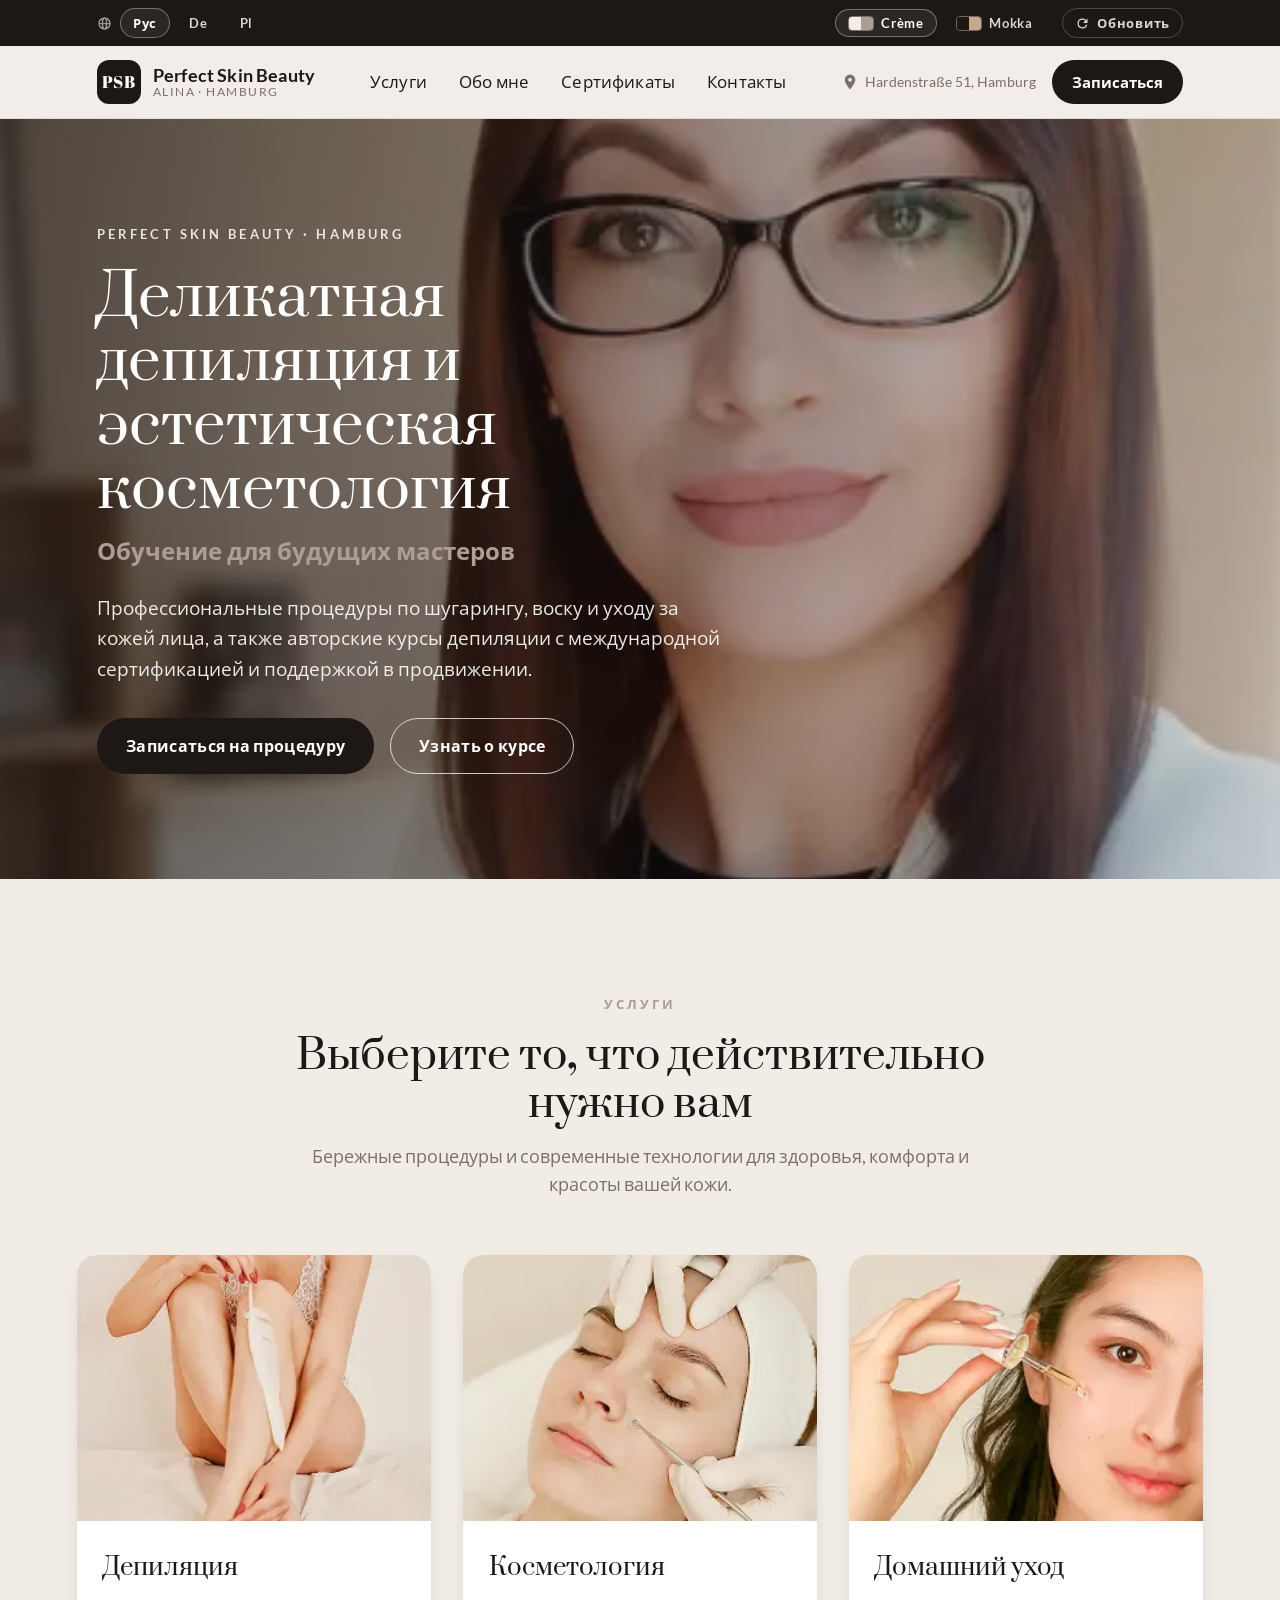
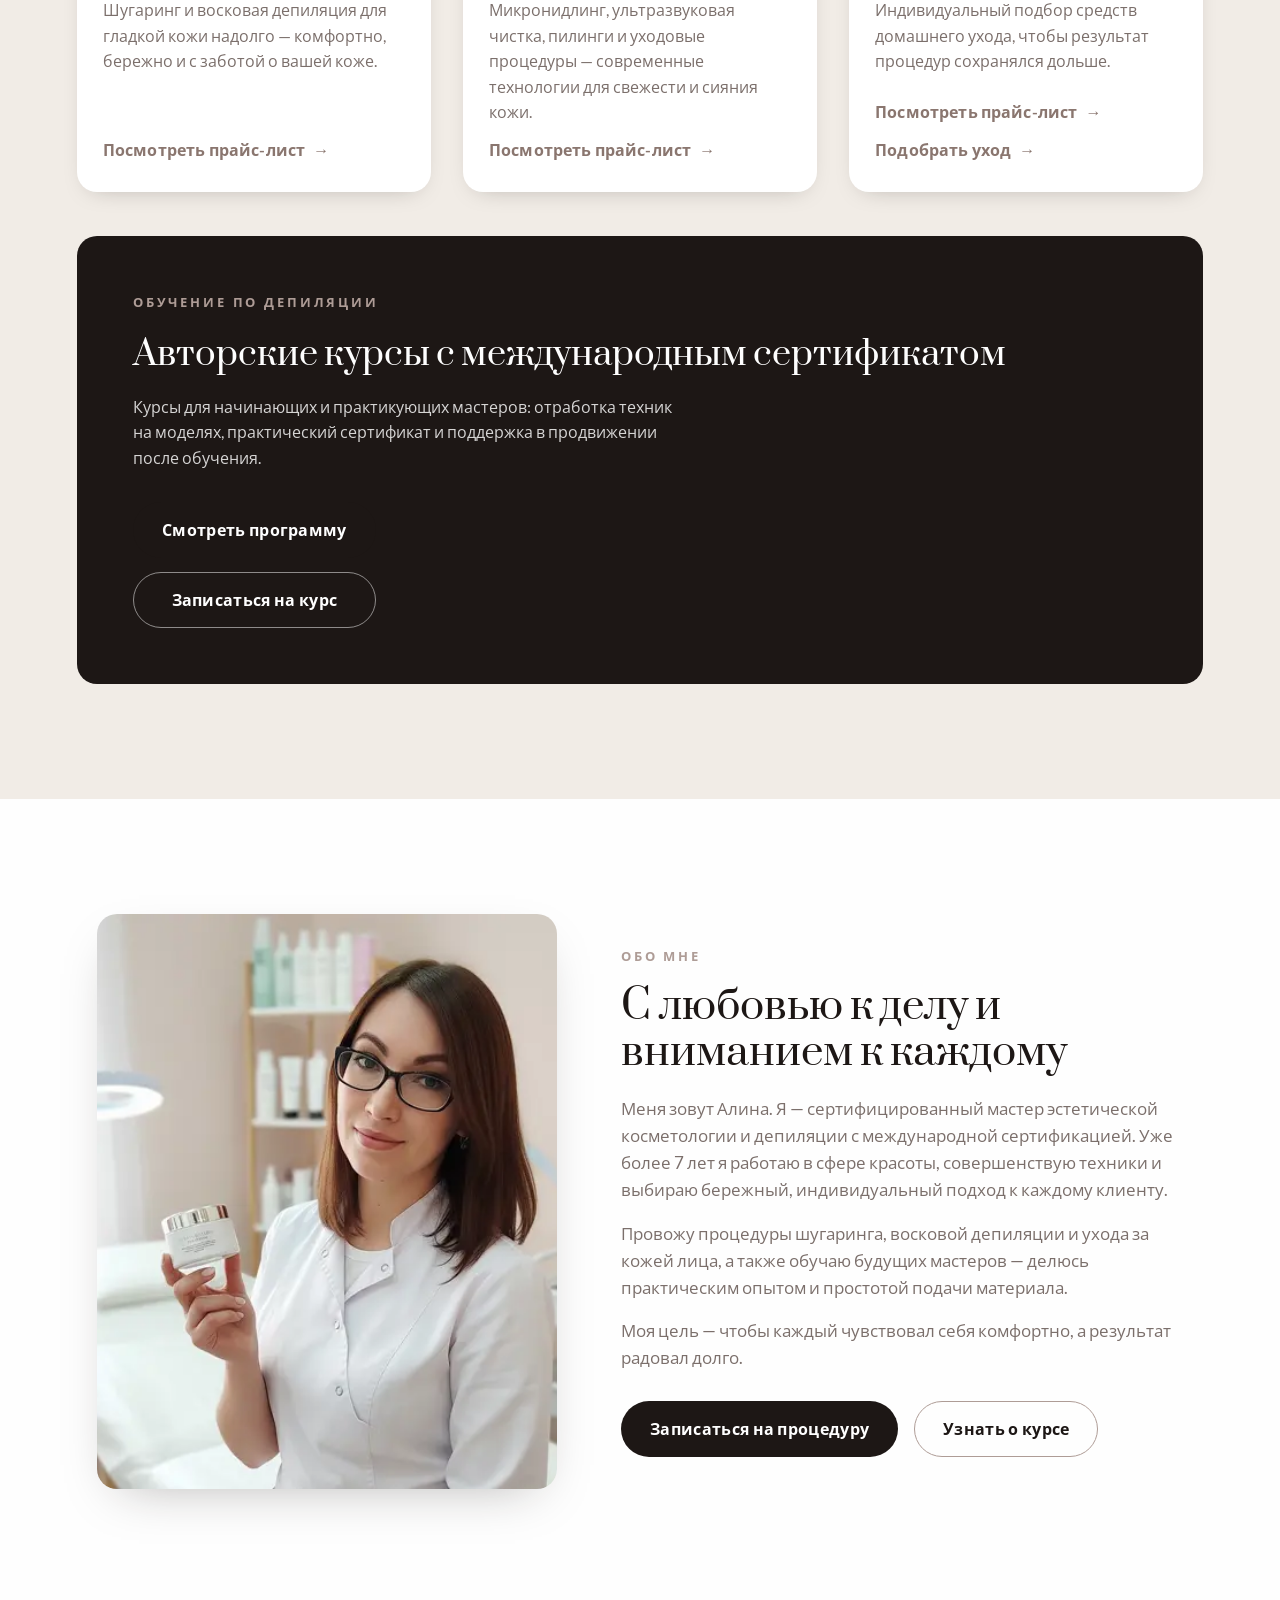
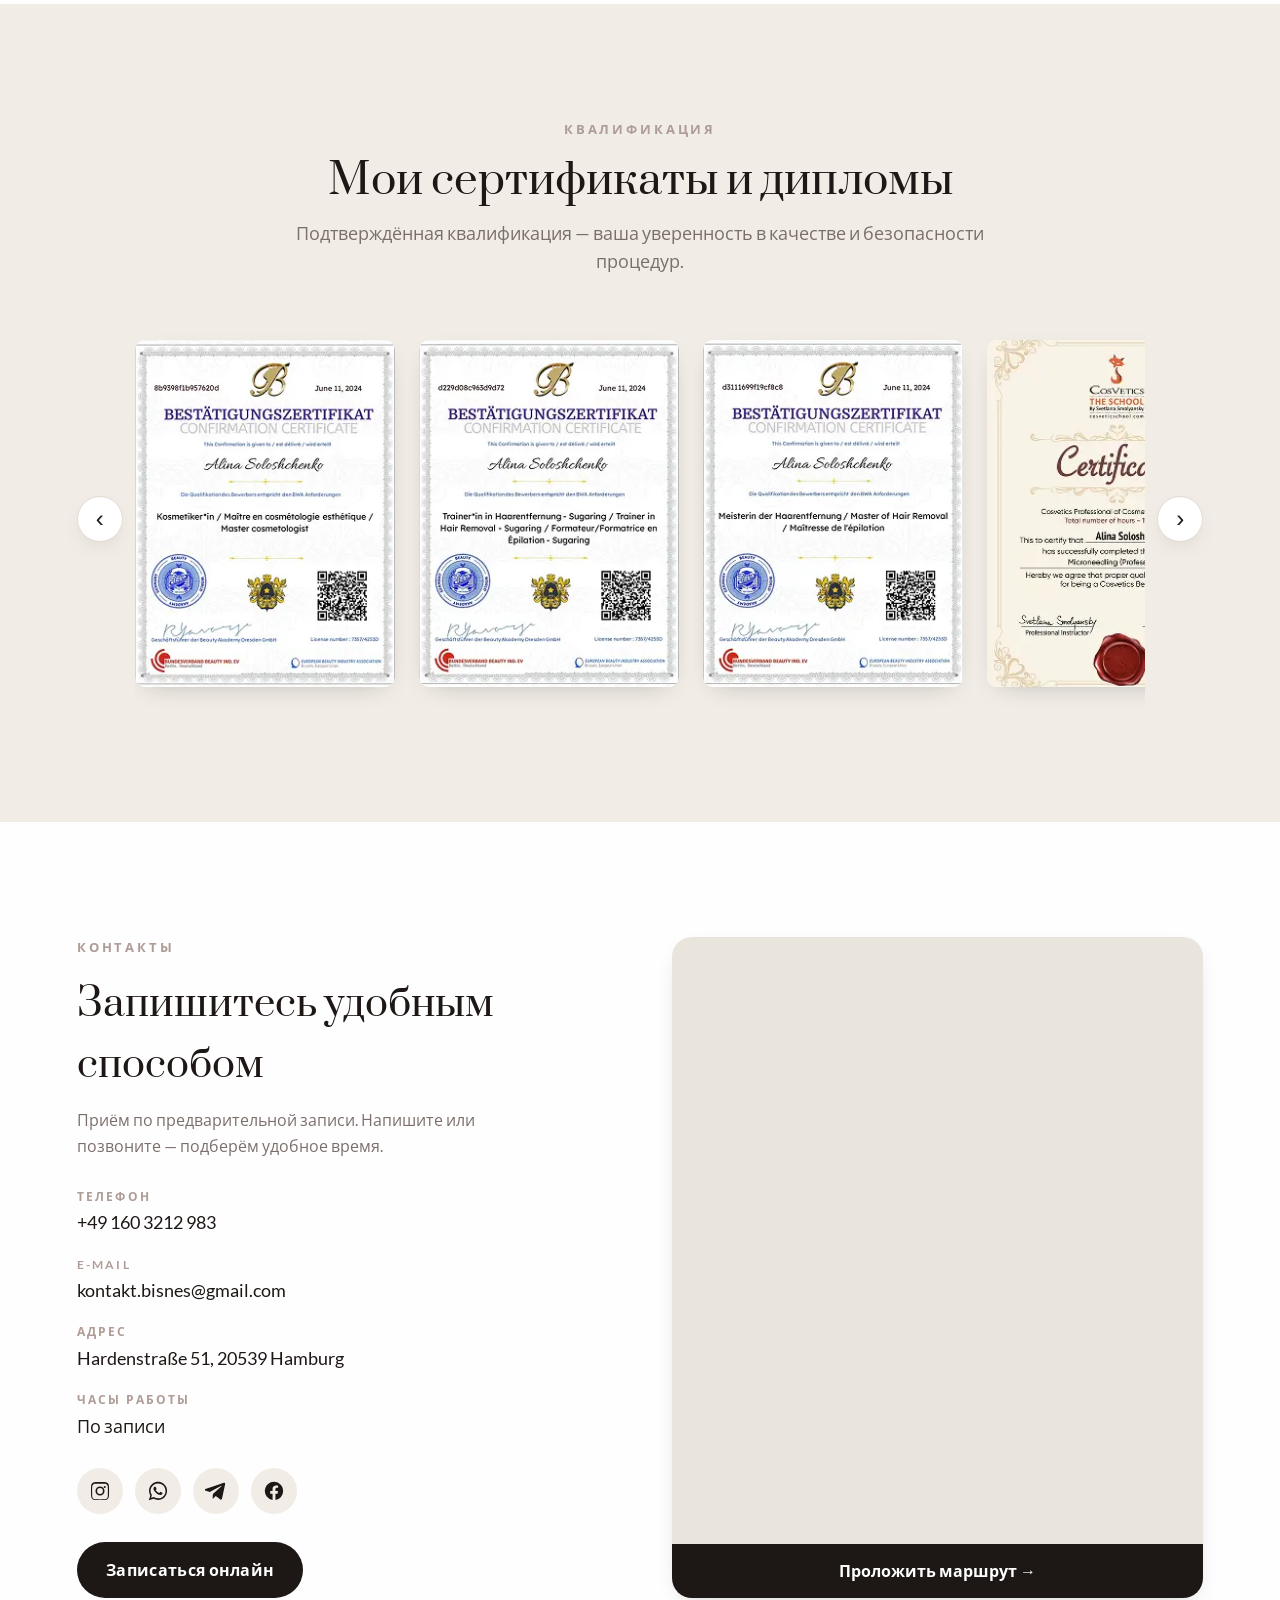
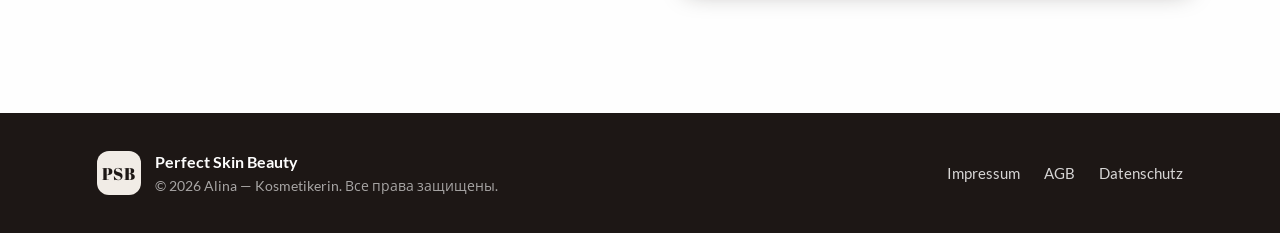
==== commit c1ff8fe2: "Add own price-list PDFs and self-hosted webfonts Price lists (replacing the third-party booking-site" ====
--- a/index.html
+++ b/index.html
@@ -10,9 +10,11 @@
   <meta property="og:description" content="Шугаринг, воск, уход за кожей лица и авторские курсы депиляции с международной сертификацией в Гамбурге.">
   <meta property="og:type" content="website">
   <meta property="og:image" content="assets/hero.webp">
-  <link rel="preconnect" href="https://fonts.googleapis.com">
-  <link rel="preconnect" href="https://fonts.gstatic.com" crossorigin>
-  <link href="https://fonts.googleapis.com/css2?family=Lato:ital,wght@0,300;0,400;0,700;1,400&family=Abril+Fatface&display=swap" rel="stylesheet">
+  <link rel="preload" href="assets/fonts/Lato-400-latin.woff2" as="font" type="font/woff2" crossorigin>
+  <link rel="preload" href="assets/fonts/Lato-700-latin.woff2" as="font" type="font/woff2" crossorigin>
+  <link rel="preload" href="assets/fonts/AbrilFatface-400-latin.woff2" as="font" type="font/woff2" crossorigin>
+  <link rel="preload" href="assets/fonts/Prata-400-cyrillic.woff2" as="font" type="font/woff2" crossorigin>
+  <link rel="preload" href="assets/fonts/OpenSans-400-cyrillic.woff2" as="font" type="font/woff2" crossorigin>
   <link rel="stylesheet" href="styles.css">
 </head>
 <body>
@@ -143,7 +145,7 @@
           <div class="service-card__body">
             <h3 class="service-card__title" data-i18n="sv1_title">Депиляция</h3>
             <p class="service-card__text" data-i18n="sv1_text">Шугаринг и восковая депиляция для гладкой кожи надолго — комфортно, бережно и с заботой о вашей коже.</p>
-            <a class="link-arrow" href="https://trea.tw/BQtZqcbDWu73LDSBe" target="_blank" rel="noopener"><span data-i18n="sv_price">Посмотреть прайс-лист</span><span aria-hidden="true">→</span></a>
+            <a class="link-arrow" href="assets/pdf/preisliste-depilation.pdf" target="_blank" rel="noopener"><span data-i18n="sv_price">Посмотреть прайс-лист</span><span aria-hidden="true">→</span></a>
           </div>
         </article>
 
@@ -152,7 +154,7 @@
           <div class="service-card__body">
             <h3 class="service-card__title" data-i18n="sv2_title">Косметология</h3>
             <p class="service-card__text" data-i18n="sv2_text">Микронидлинг, ультразвуковая чистка, пилинги и уходовые процедуры — современные технологии для свежести и сияния кожи.</p>
-            <a class="link-arrow" href="https://trea.tw/BQtZqcbDWu73LDSBe" target="_blank" rel="noopener"><span data-i18n="sv_price">Посмотреть прайс-лист</span><span aria-hidden="true">→</span></a>
+            <a class="link-arrow" href="assets/pdf/preisliste-kosmetologie.pdf" target="_blank" rel="noopener"><span data-i18n="sv_price">Посмотреть прайс-лист</span><span aria-hidden="true">→</span></a>
           </div>
         </article>
 
@@ -161,6 +163,7 @@
           <div class="service-card__body">
             <h3 class="service-card__title" data-i18n="sv3_title">Домашний уход</h3>
             <p class="service-card__text" data-i18n="sv3_text">Индивидуальный подбор средств домашнего ухода, чтобы результат процедур сохранялся дольше.</p>
+            <a class="link-arrow" href="assets/pdf/pflege-katalog.pdf" target="_blank" rel="noopener"><span data-i18n="sv_price">Посмотреть прайс-лист</span><span aria-hidden="true">→</span></a>
             <a class="link-arrow" href="https://wa.me/491603212983" target="_blank" rel="noopener"><span data-i18n="sv3_link">Подобрать уход</span><span aria-hidden="true">→</span></a>
           </div>
         </article>
@@ -174,7 +177,7 @@
           <p class="training__text" data-i18n="tr_text">Курсы для начинающих и практикующих мастеров: отработка техник на моделях, практический сертификат и поддержка в продвижении после обучения.</p>
         </div>
         <div class="training__actions">
-          <a class="btn btn--primary btn-sheen" href="https://depilation.vercel.app/" target="_blank" rel="noopener" data-i18n="tr_program">Смотреть программу</a>
+          <a class="btn btn--primary btn-sheen" href="assets/pdf/kursprogramm.pdf" target="_blank" rel="noopener" data-i18n="tr_program">Смотреть программу</a>
           <a class="btn btn--ghost-dark btn-sheen" href="https://t.me/kontakt_AliS" target="_blank" rel="noopener" data-i18n="tr_signup">Записаться на курс</a>
         </div>
       </div>
--- a/styles.css
+++ b/styles.css
@@ -1,3 +1,22 @@
+/* ===================================================================
+   Selbst gehostete Schriften (kein Google-Fonts-Request, DSGVO-schonend).
+   Lato/Abril decken Latein ab; Kyrillisch fällt gezielt auf
+   Open Sans (Text) bzw. Prata (Überschriften) zurück.
+   =================================================================== */
+@font-face { font-family: "Lato"; src: url("assets/fonts/Lato-300-latin.woff2") format("woff2"); font-weight: 300; font-display: swap; }
+@font-face { font-family: "Lato"; src: url("assets/fonts/Lato-400-latin.woff2") format("woff2"); font-weight: 400; font-display: swap; }
+@font-face { font-family: "Lato"; src: url("assets/fonts/Lato-700-latin.woff2") format("woff2"); font-weight: 700; font-display: swap; }
+@font-face { font-family: "Lato"; src: url("assets/fonts/Lato-400-latin-ext.woff2") format("woff2"); font-weight: 400; font-display: swap;
+  unicode-range: U+0100-02BA, U+02BD-02C5, U+02C7-02CC, U+1E00-1EFF, U+2020, U+20A0-20AB, U+20AD-20C0; }
+@font-face { font-family: "Abril Fatface"; src: url("assets/fonts/AbrilFatface-400-latin.woff2") format("woff2"); font-weight: 400; font-display: swap; }
+/* Kyrillisch-Fallbacks (laden nur bei Bedarf dank unicode-range) */
+@font-face { font-family: "Open Sans"; src: url("assets/fonts/OpenSans-400-cyrillic.woff2") format("woff2"); font-weight: 400; font-display: swap;
+  unicode-range: U+0301, U+0400-045F, U+0490-0491, U+04B0-04B1, U+2116; }
+@font-face { font-family: "Open Sans"; src: url("assets/fonts/OpenSans-700-cyrillic.woff2") format("woff2"); font-weight: 700; font-display: swap;
+  unicode-range: U+0301, U+0400-045F, U+0490-0491, U+04B0-04B1, U+2116; }
+@font-face { font-family: "Prata"; src: url("assets/fonts/Prata-400-cyrillic.woff2") format("woff2"); font-weight: 400; font-display: swap;
+  unicode-range: U+0301, U+0400-045F, U+0490-0491, U+04B0-04B1, U+2116; }
+
 /* ===================================================================
    Perfect Skin Beauty — styles
    Zwei Design-Themen über CSS-Variablen:
@@ -42,8 +61,8 @@
   /* Glanz auf Buttons */
   --sheen: rgba(255, 255, 255, .35);
 
-  --font-body:  "Lato", "Helvetica Neue", Arial, sans-serif;
-  --font-head:  "Abril Fatface", "Lato", Georgia, serif;
+  --font-body:  "Lato", "Open Sans", "Helvetica Neue", Arial, sans-serif;
+  --font-head:  "Abril Fatface", "Prata", Georgia, serif;
 
   --radius:     10px;
   --radius-lg:  20px;
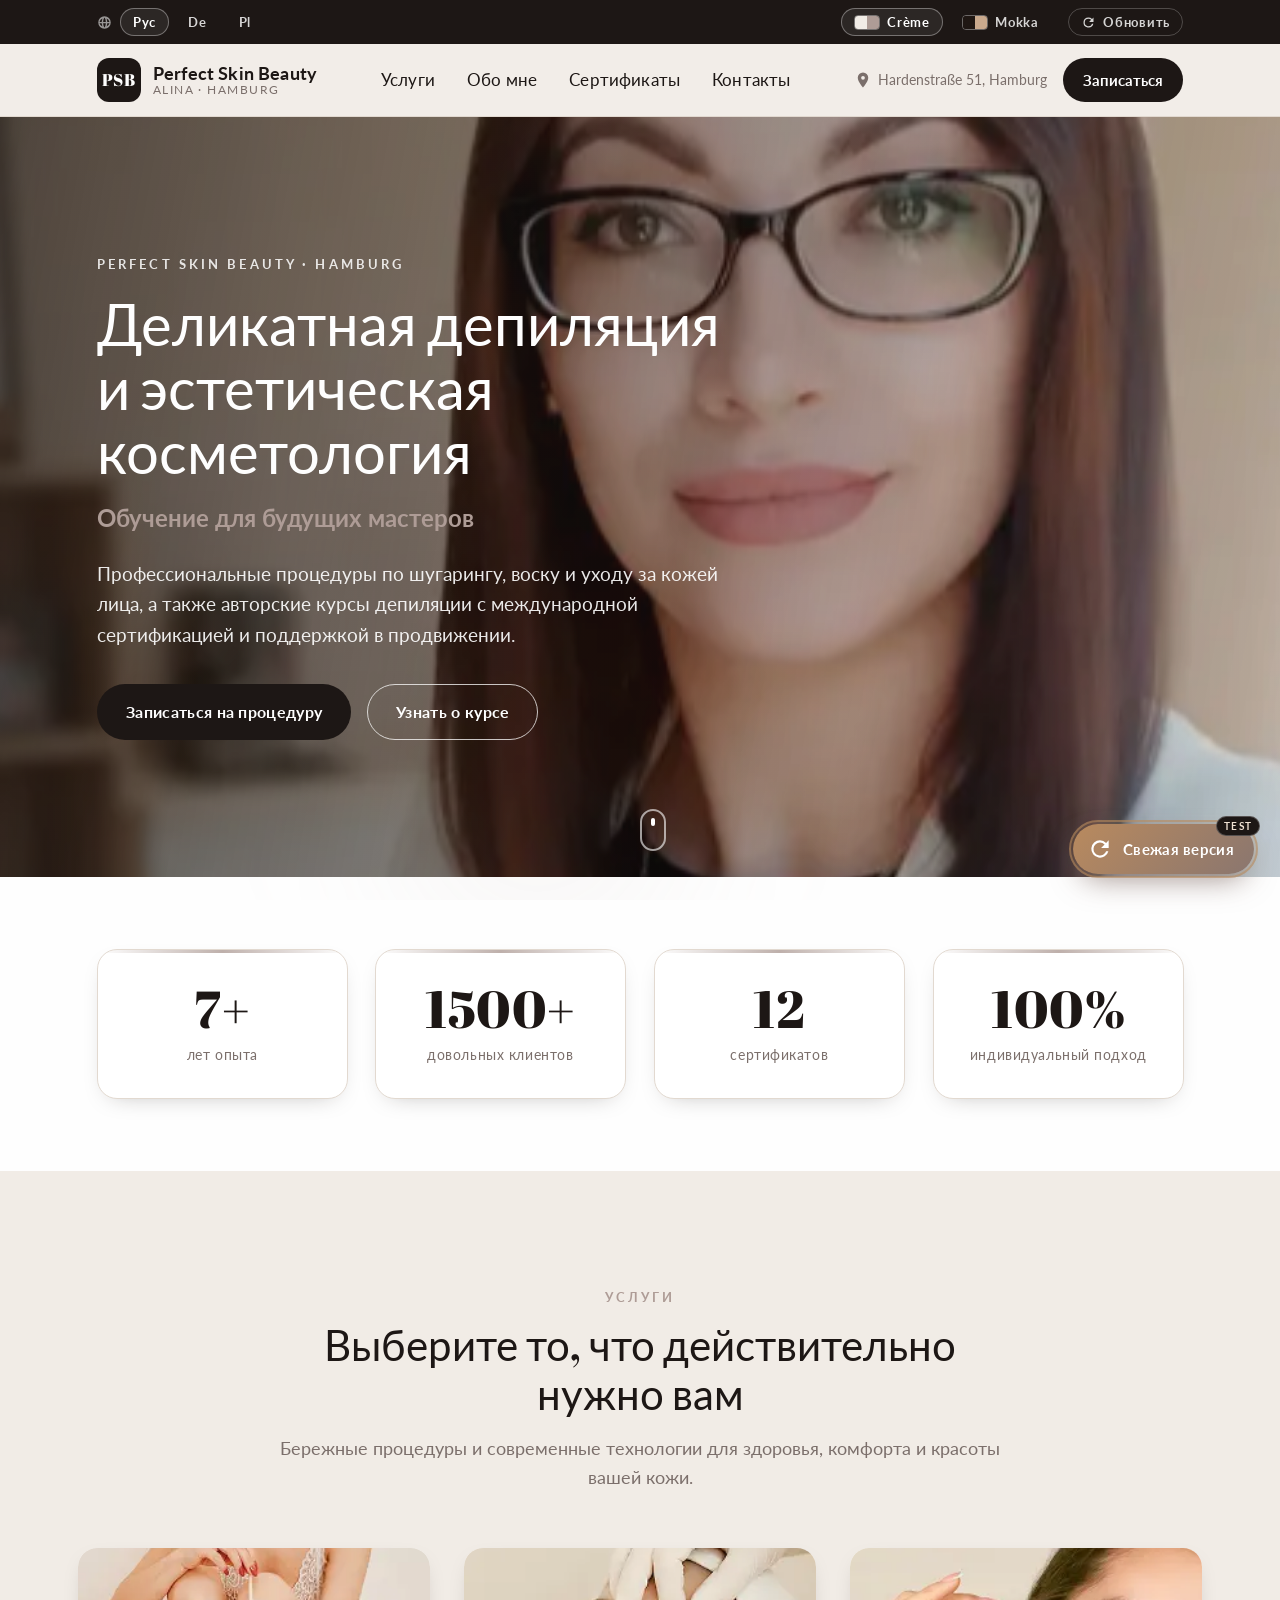
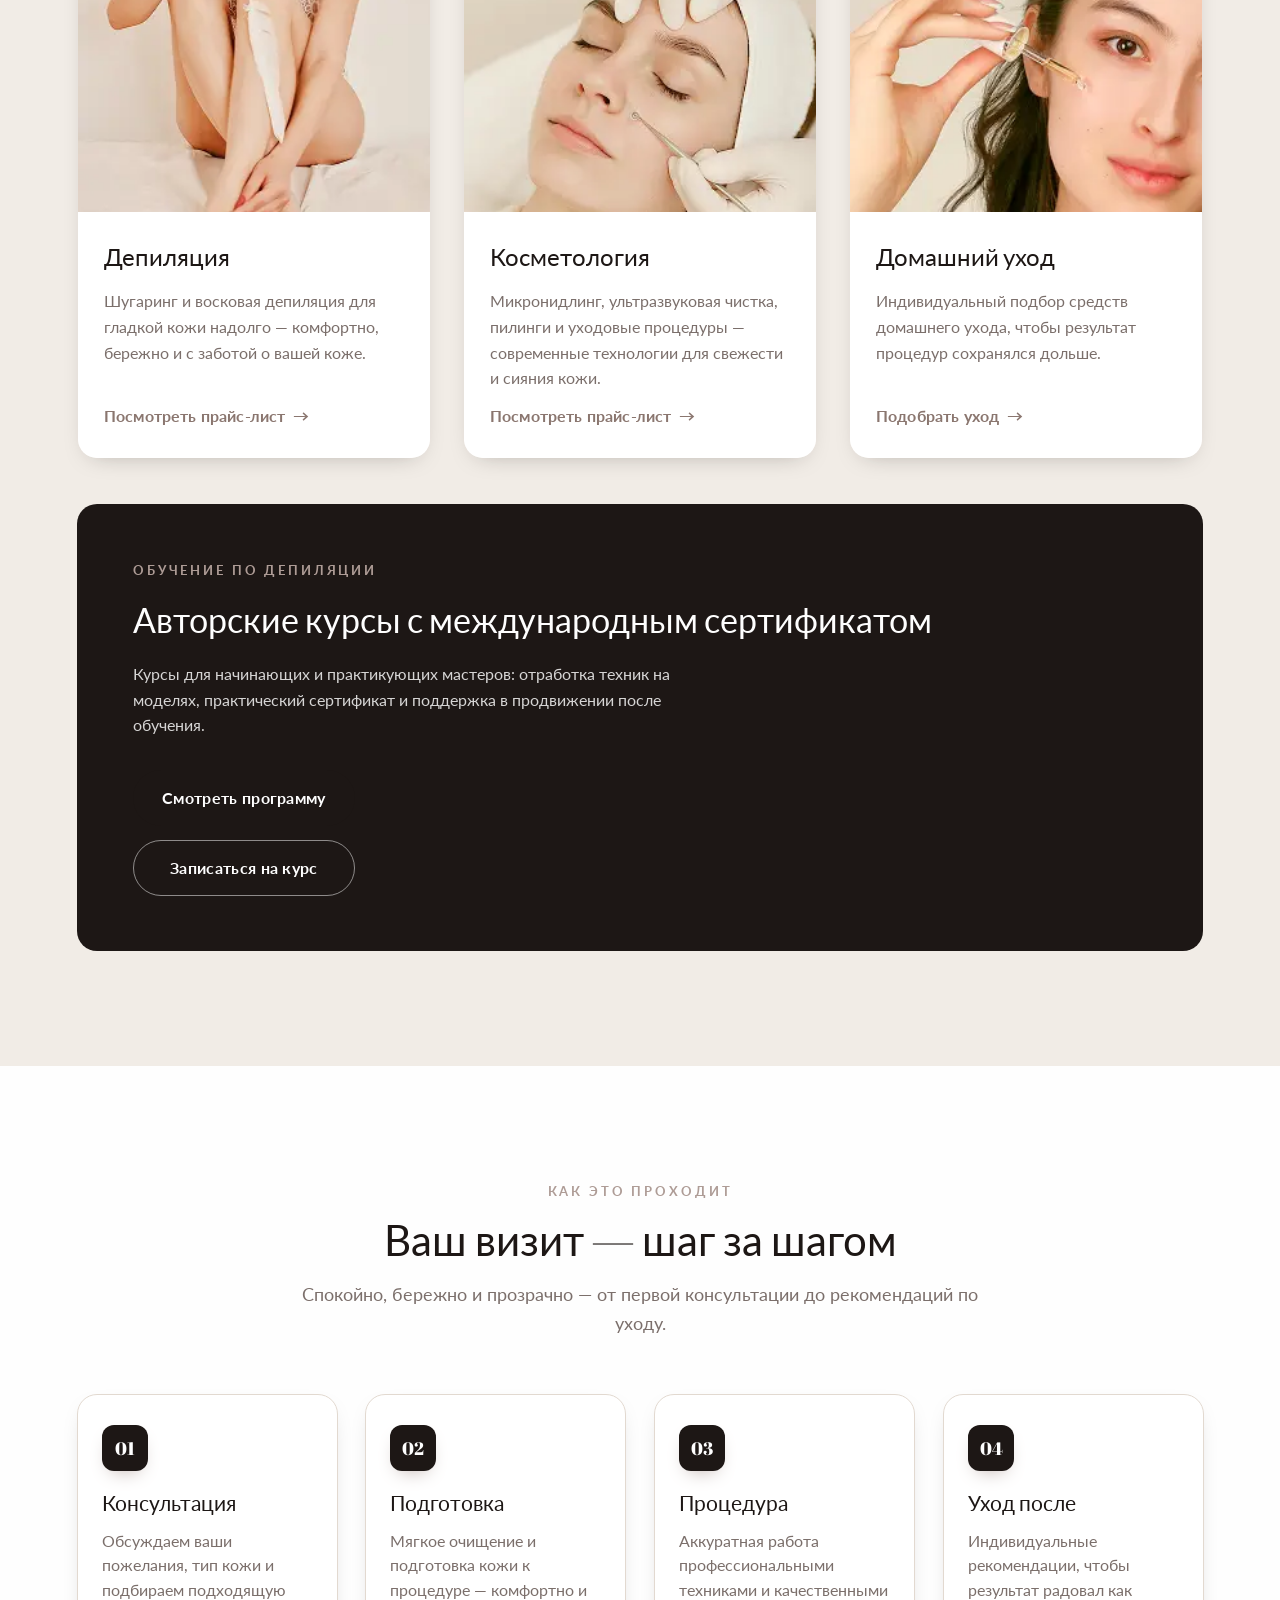
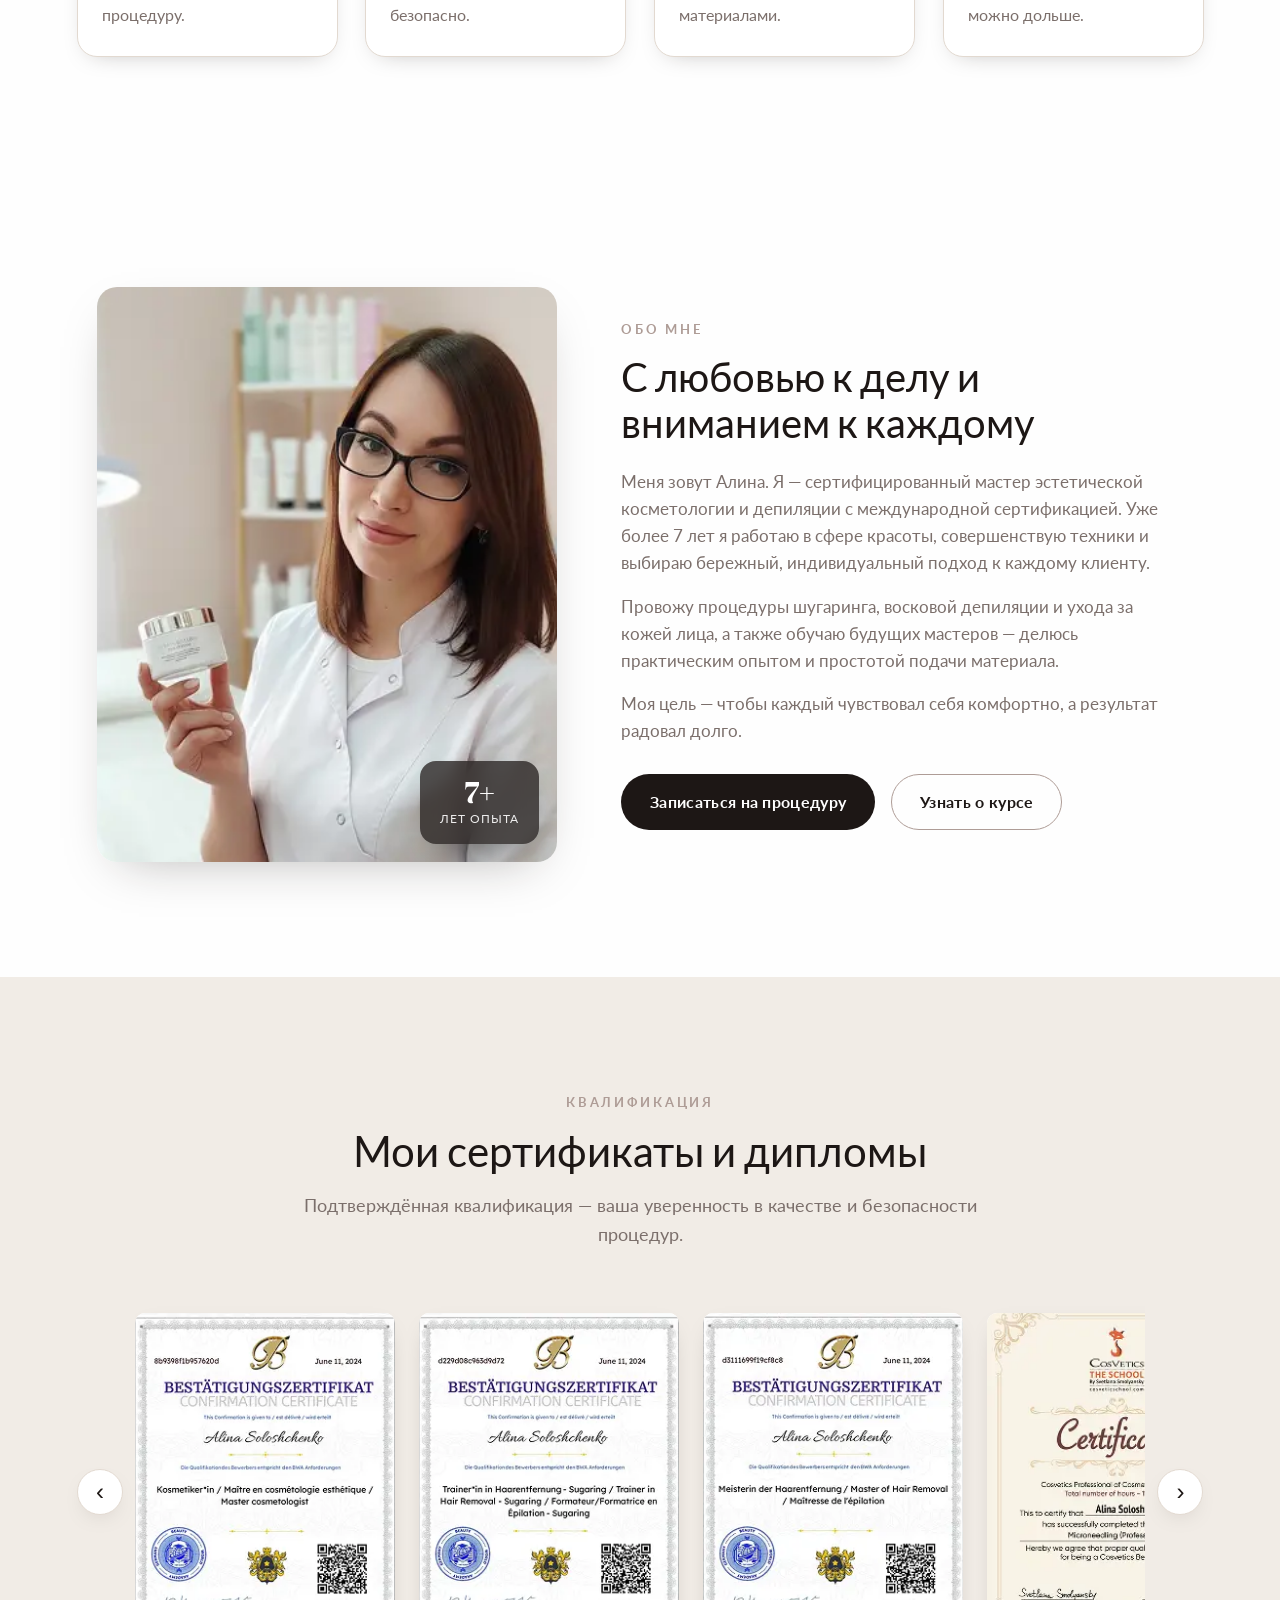
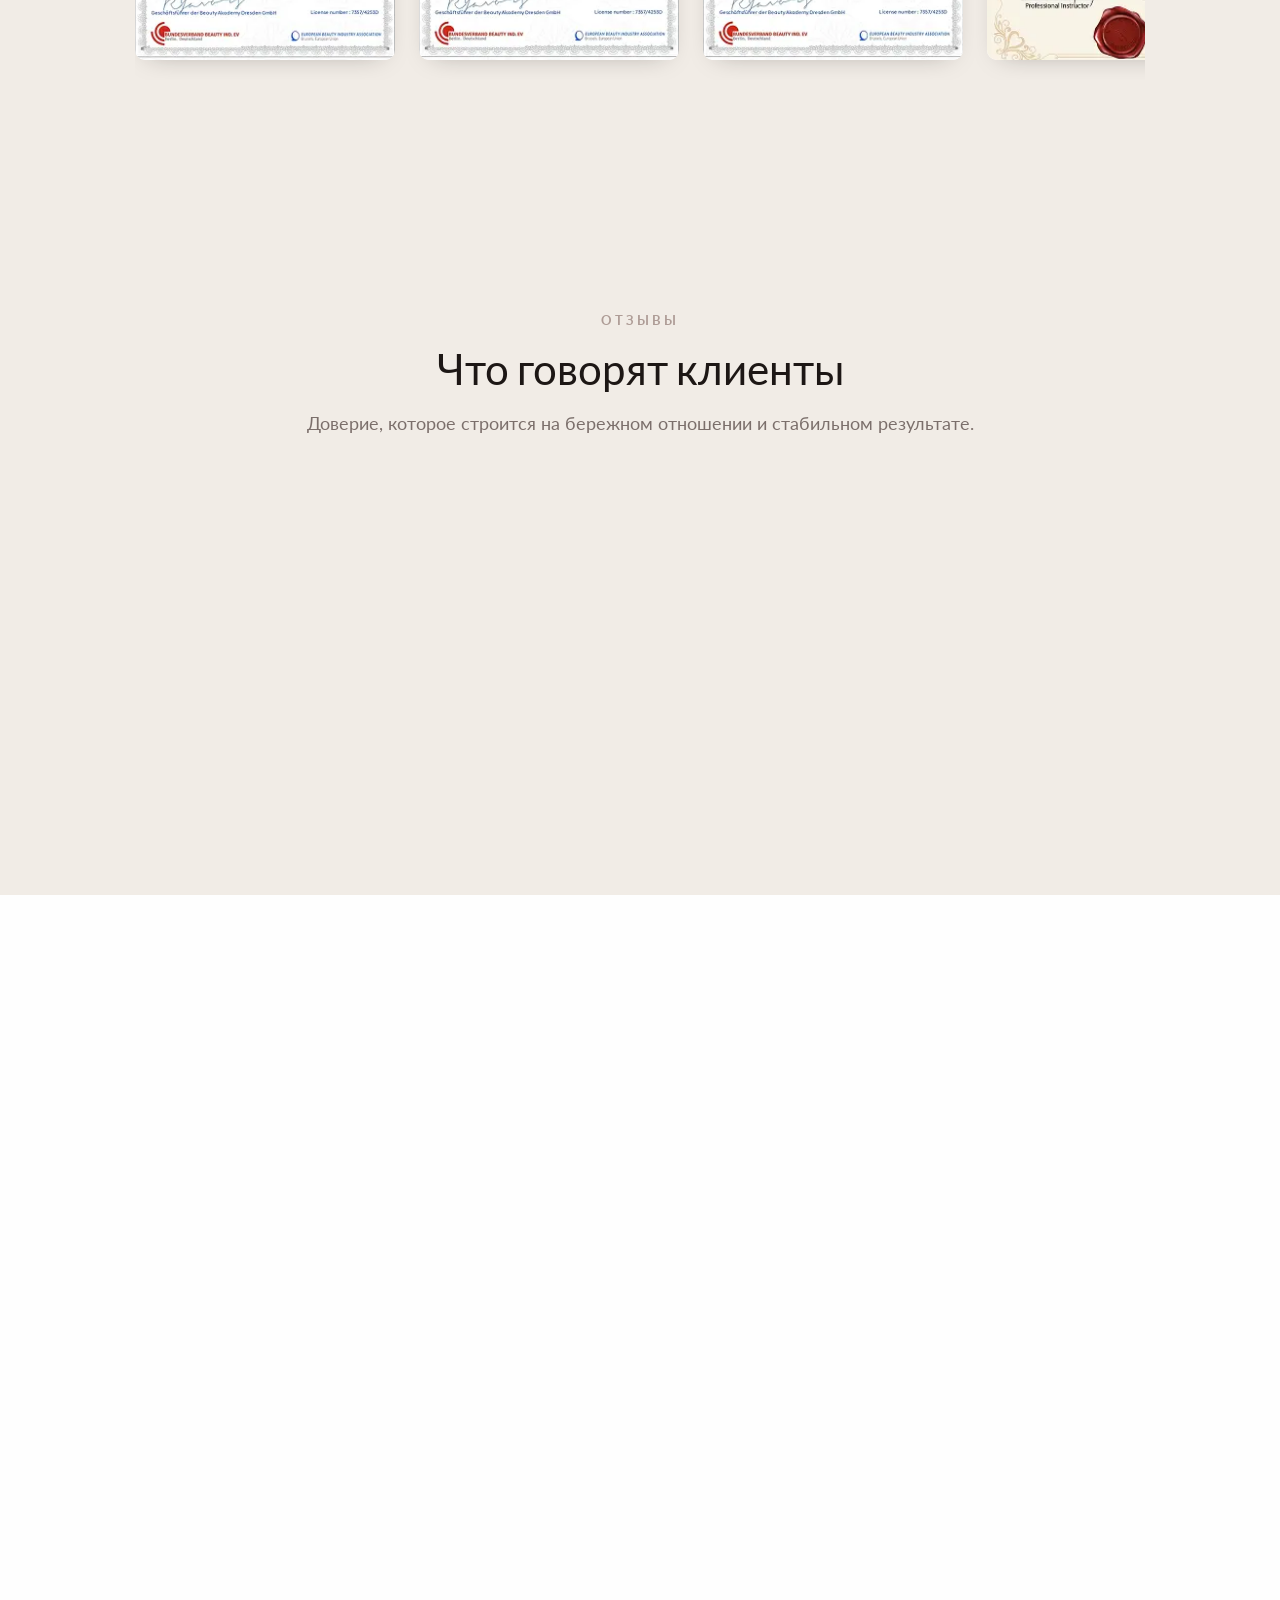
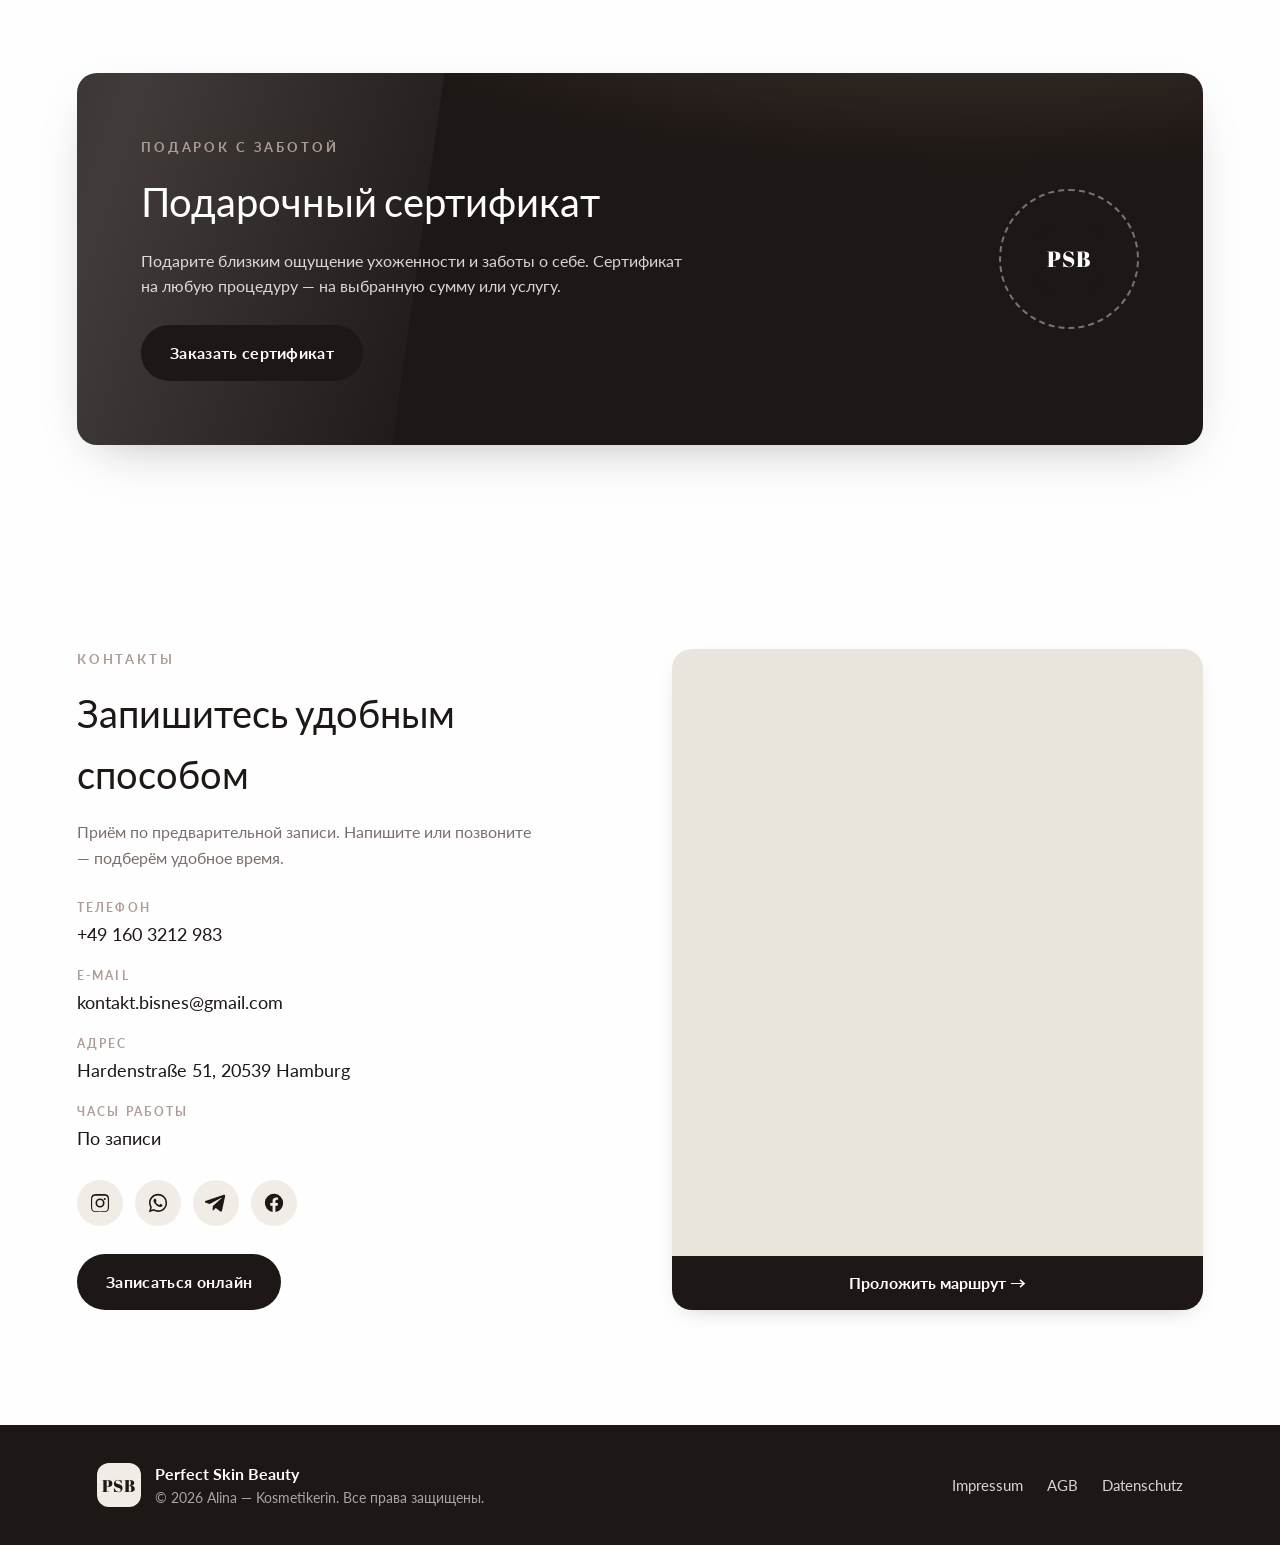
==== commit 295c33a0: "Add iOS-style effect layer, new sections and prominent hard-reload Effect layer (all respecting pref" ====
--- a/index.html
+++ b/index.html
@@ -10,15 +10,19 @@
   <meta property="og:description" content="Шугаринг, воск, уход за кожей лица и авторские курсы депиляции с международной сертификацией в Гамбурге.">
   <meta property="og:type" content="website">
   <meta property="og:image" content="assets/hero.webp">
-  <link rel="preload" href="assets/fonts/Lato-400-latin.woff2" as="font" type="font/woff2" crossorigin>
-  <link rel="preload" href="assets/fonts/Lato-700-latin.woff2" as="font" type="font/woff2" crossorigin>
-  <link rel="preload" href="assets/fonts/AbrilFatface-400-latin.woff2" as="font" type="font/woff2" crossorigin>
-  <link rel="preload" href="assets/fonts/Prata-400-cyrillic.woff2" as="font" type="font/woff2" crossorigin>
-  <link rel="preload" href="assets/fonts/OpenSans-400-cyrillic.woff2" as="font" type="font/woff2" crossorigin>
+  <link rel="preconnect" href="https://fonts.googleapis.com">
+  <link rel="preconnect" href="https://fonts.gstatic.com" crossorigin>
+  <link href="https://fonts.googleapis.com/css2?family=Lato:ital,wght@0,300;0,400;0,700;1,400&family=Abril+Fatface&display=swap" rel="stylesheet">
   <link rel="stylesheet" href="styles.css">
 </head>
 <body>
   <a class="skip-link" href="#services" data-i18n="skip">Перейти к содержимому</a>
+
+  <!-- Scroll-Fortschritt (feine Linie am oberen Rand) -->
+  <div class="scroll-progress" aria-hidden="true"><span class="scroll-progress__bar"></span></div>
+
+  <!-- Dezentes Cursor-Licht (folgt der Maus, sanftes Leuchten) -->
+  <div class="cursor-glow" aria-hidden="true"></div>
 
   <!-- Dekorative Hintergrund-Ebene (dezent, an die Familien-Seiten angelehnt) -->
   <div class="deco" aria-hidden="true">
@@ -120,13 +124,38 @@
         <img src="assets/hero.webp" alt="" loading="eager" fetchpriority="high">
       </div>
       <div class="hero__content">
-        <p class="hero__eyebrow">Perfect Skin Beauty · Hamburg</p>
-        <h1 class="hero__title" data-i18n="hero_title">Деликатная депиляция и эстетическая косметология</h1>
-        <p class="hero__tagline" data-i18n="hero_tagline">Обучение для будущих мастеров</p>
-        <p class="hero__lead" data-i18n="hero_lead">Профессиональные процедуры по шугарингу, воску и уходу за кожей лица, а также авторские курсы депиляции с международной сертификацией и поддержкой в продвижении.</p>
-        <div class="hero__actions">
+        <p class="hero__eyebrow" data-hero="1">Perfect Skin Beauty · Hamburg</p>
+        <h1 class="hero__title" data-hero="2" data-i18n="hero_title">Деликатная депиляция и эстетическая косметология</h1>
+        <p class="hero__tagline" data-hero="3" data-i18n="hero_tagline">Обучение для будущих мастеров</p>
+        <p class="hero__lead" data-hero="4" data-i18n="hero_lead">Профессиональные процедуры по шугарингу, воску и уходу за кожей лица, а также авторские курсы депиляции с международной сертификацией и поддержкой в продвижении.</p>
+        <div class="hero__actions" data-hero="5">
           <a class="btn btn--primary btn-sheen" href="https://trea.tw/BQtZqcbDWu73LDSBe" target="_blank" rel="noopener" data-i18n="cta_book">Записаться на процедуру</a>
           <a class="btn btn--ghost btn-sheen" href="https://depilation.vercel.app/" target="_blank" rel="noopener" data-i18n="cta_course">Узнать о курсе</a>
+        </div>
+      </div>
+      <a class="hero__scroll" href="#stats" aria-label="Scroll" data-hero="6">
+        <span class="hero__scroll-dot"></span>
+      </a>
+    </section>
+
+    <!-- ============ STATS / ZAHLEN ============ -->
+    <section class="stats" id="stats" aria-label="Zahlen">
+      <div class="stats__grid">
+        <div class="stat" data-reveal>
+          <span class="stat__num" data-count="7" data-suffix="+">0</span>
+          <span class="stat__label" data-i18n="st_years">лет опыта</span>
+        </div>
+        <div class="stat" data-reveal data-reveal-delay="1">
+          <span class="stat__num" data-count="1500" data-suffix="+">0</span>
+          <span class="stat__label" data-i18n="st_clients">довольных клиентов</span>
+        </div>
+        <div class="stat" data-reveal data-reveal-delay="2">
+          <span class="stat__num" data-count="12" data-suffix="">0</span>
+          <span class="stat__label" data-i18n="st_certs">сертификатов</span>
+        </div>
+        <div class="stat" data-reveal data-reveal-delay="3">
+          <span class="stat__num" data-count="100" data-suffix="%">0</span>
+          <span class="stat__label" data-i18n="st_care">индивидуальный подход</span>
         </div>
       </div>
     </section>
@@ -140,55 +169,89 @@
       </div>
 
       <div class="services__grid">
-        <article class="service-card">
+        <article class="service-card" data-reveal data-tilt>
           <div class="service-card__media"><img src="assets/service-depilation.webp" alt="" loading="lazy"></div>
           <div class="service-card__body">
             <h3 class="service-card__title" data-i18n="sv1_title">Депиляция</h3>
             <p class="service-card__text" data-i18n="sv1_text">Шугаринг и восковая депиляция для гладкой кожи надолго — комфортно, бережно и с заботой о вашей коже.</p>
-            <a class="link-arrow" href="assets/pdf/preisliste-depilation.pdf" target="_blank" rel="noopener"><span data-i18n="sv_price">Посмотреть прайс-лист</span><span aria-hidden="true">→</span></a>
+            <a class="link-arrow" href="https://trea.tw/BQtZqcbDWu73LDSBe" target="_blank" rel="noopener"><span data-i18n="sv_price">Посмотреть прайс-лист</span><span aria-hidden="true">→</span></a>
           </div>
         </article>
 
-        <article class="service-card">
+        <article class="service-card" data-reveal data-reveal-delay="1" data-tilt>
           <div class="service-card__media"><img src="assets/service-cosmetology.webp" alt="" loading="lazy"></div>
           <div class="service-card__body">
             <h3 class="service-card__title" data-i18n="sv2_title">Косметология</h3>
             <p class="service-card__text" data-i18n="sv2_text">Микронидлинг, ультразвуковая чистка, пилинги и уходовые процедуры — современные технологии для свежести и сияния кожи.</p>
-            <a class="link-arrow" href="assets/pdf/preisliste-kosmetologie.pdf" target="_blank" rel="noopener"><span data-i18n="sv_price">Посмотреть прайс-лист</span><span aria-hidden="true">→</span></a>
+            <a class="link-arrow" href="https://trea.tw/BQtZqcbDWu73LDSBe" target="_blank" rel="noopener"><span data-i18n="sv_price">Посмотреть прайс-лист</span><span aria-hidden="true">→</span></a>
           </div>
         </article>
 
-        <article class="service-card">
+        <article class="service-card" data-reveal data-reveal-delay="2" data-tilt>
           <div class="service-card__media"><img src="assets/service-homecare.webp" alt="" loading="lazy"></div>
           <div class="service-card__body">
             <h3 class="service-card__title" data-i18n="sv3_title">Домашний уход</h3>
             <p class="service-card__text" data-i18n="sv3_text">Индивидуальный подбор средств домашнего ухода, чтобы результат процедур сохранялся дольше.</p>
-            <a class="link-arrow" href="assets/pdf/pflege-katalog.pdf" target="_blank" rel="noopener"><span data-i18n="sv_price">Посмотреть прайс-лист</span><span aria-hidden="true">→</span></a>
             <a class="link-arrow" href="https://wa.me/491603212983" target="_blank" rel="noopener"><span data-i18n="sv3_link">Подобрать уход</span><span aria-hidden="true">→</span></a>
           </div>
         </article>
       </div>
 
       <!-- Training highlight -->
-      <div class="training" id="training">
+      <div class="training" id="training" data-reveal>
         <div class="training__content">
           <p class="training__eyebrow" data-i18n="tr_eyebrow">Обучение по депиляции</p>
           <h3 class="training__title" data-i18n="tr_title">Авторские курсы с международным сертификатом</h3>
           <p class="training__text" data-i18n="tr_text">Курсы для начинающих и практикующих мастеров: отработка техник на моделях, практический сертификат и поддержка в продвижении после обучения.</p>
         </div>
         <div class="training__actions">
-          <a class="btn btn--primary btn-sheen" href="assets/pdf/kursprogramm.pdf" target="_blank" rel="noopener" data-i18n="tr_program">Смотреть программу</a>
+          <a class="btn btn--primary btn-sheen" href="https://depilation.vercel.app/" target="_blank" rel="noopener" data-i18n="tr_program">Смотреть программу</a>
           <a class="btn btn--ghost-dark btn-sheen" href="https://t.me/kontakt_AliS" target="_blank" rel="noopener" data-i18n="tr_signup">Записаться на курс</a>
         </div>
       </div>
+    </section>
+
+    <!-- ============ ABLAUF / ПРОЦЕСС ============ -->
+    <section class="process" id="process">
+      <div class="section-head" data-reveal>
+        <p class="section-head__eyebrow" data-i18n="pr_eyebrow">Как это проходит</p>
+        <h2 class="section-head__title" data-i18n="pr_title">Ваш визит — шаг за шагом</h2>
+        <p class="section-head__lead" data-i18n="pr_lead">Спокойно, бережно и прозрачно — от первой консультации до рекомендаций по уходу.</p>
+      </div>
+      <ol class="process__steps">
+        <li class="process-step" data-reveal>
+          <span class="process-step__num">01</span>
+          <h3 class="process-step__title" data-i18n="pr1_title">Консультация</h3>
+          <p class="process-step__text" data-i18n="pr1_text">Обсуждаем ваши пожелания, тип кожи и подбираем подходящую процедуру.</p>
+        </li>
+        <li class="process-step" data-reveal data-reveal-delay="1">
+          <span class="process-step__num">02</span>
+          <h3 class="process-step__title" data-i18n="pr2_title">Подготовка</h3>
+          <p class="process-step__text" data-i18n="pr2_text">Мягкое очищение и подготовка кожи к процедуре — комфортно и безопасно.</p>
+        </li>
+        <li class="process-step" data-reveal data-reveal-delay="2">
+          <span class="process-step__num">03</span>
+          <h3 class="process-step__title" data-i18n="pr3_title">Процедура</h3>
+          <p class="process-step__text" data-i18n="pr3_text">Аккуратная работа профессиональными техниками и качественными материалами.</p>
+        </li>
+        <li class="process-step" data-reveal data-reveal-delay="3">
+          <span class="process-step__num">04</span>
+          <h3 class="process-step__title" data-i18n="pr4_title">Уход после</h3>
+          <p class="process-step__text" data-i18n="pr4_text">Индивидуальные рекомендации, чтобы результат радовал как можно дольше.</p>
+        </li>
+      </ol>
     </section>
 
     <!-- ============ ABOUT ============ -->
     <section class="about" id="aboutMe">
-      <div class="about__media">
+      <div class="about__media" data-reveal data-parallax="0.12">
         <img src="assets/about.webp" alt="Alina — Perfect Skin Beauty" loading="lazy">
-      </div>
-      <div class="about__content">
+        <span class="about__badge" data-reveal data-reveal-delay="2">
+          <b data-count="7" data-suffix="+">0</b>
+          <i data-i18n="ab_badge">лет опыта</i>
+        </span>
+      </div>
+      <div class="about__content" data-reveal data-reveal-delay="1">
         <p class="section-head__eyebrow" data-i18n="ab_eyebrow">Обо мне</p>
         <h2 class="about__title" data-i18n="ab_title">С любовью к делу и вниманием к каждому</h2>
         <div class="about__text">
@@ -205,18 +268,86 @@
 
     <!-- ============ CERTIFICATES ============ -->
     <section class="certificates" id="certificates">
-      <div class="section-head">
+      <div class="section-head" data-reveal>
         <p class="section-head__eyebrow" data-i18n="ct_eyebrow">Квалификация</p>
         <h2 class="section-head__title" data-i18n="ct_title">Мои сертификаты и дипломы</h2>
         <p class="section-head__lead" data-i18n="ct_lead">Подтверждённая квалификация — ваша уверенность в качестве и безопасности процедур.</p>
       </div>
 
-      <div class="carousel">
+      <div class="carousel" data-reveal>
         <button class="carousel__btn carousel__btn--prev" aria-label="◀">‹</button>
         <div class="carousel__track" id="cert-track">
           <!-- certificates injected by script.js -->
         </div>
         <button class="carousel__btn carousel__btn--next" aria-label="▶">›</button>
+      </div>
+    </section>
+
+    <!-- ============ STIMMEN / ОТЗЫВЫ ============ -->
+    <section class="testimonials" id="testimonials">
+      <div class="section-head" data-reveal>
+        <p class="section-head__eyebrow" data-i18n="te_eyebrow">Отзывы</p>
+        <h2 class="section-head__title" data-i18n="te_title">Что говорят клиенты</h2>
+        <p class="section-head__lead" data-i18n="te_lead">Доверие, которое строится на бережном отношении и стабильном результате.</p>
+      </div>
+      <div class="testimonials__grid">
+        <figure class="quote" data-reveal>
+          <div class="quote__stars" aria-hidden="true">★★★★★</div>
+          <blockquote class="quote__text" data-i18n="te1_text">«Впервые депиляция прошла настолько комфортно. Кожа гладкая уже больше трёх недель, а атмосфера — по-настоящему уютная.»</blockquote>
+          <figcaption class="quote__author"><span class="quote__avatar">М</span><span data-i18n="te1_name">Мария К.</span></figcaption>
+        </figure>
+        <figure class="quote" data-reveal data-reveal-delay="1">
+          <div class="quote__stars" aria-hidden="true">★★★★★</div>
+          <blockquote class="quote__text" data-i18n="te2_text">«Прошла курс по депиляции — всё чётко, с практикой и поддержкой после обучения. Уже принимаю первых клиентов!»</blockquote>
+          <figcaption class="quote__author"><span class="quote__avatar">А</span><span data-i18n="te2_name">Анна В.</span></figcaption>
+        </figure>
+        <figure class="quote" data-reveal data-reveal-delay="2">
+          <div class="quote__stars" aria-hidden="true">★★★★★</div>
+          <blockquote class="quote__text" data-i18n="te3_text">«Чистка лица и уход — результат виден сразу. Алина внимательна к деталям и подбирает уход именно под мою кожу.»</blockquote>
+          <figcaption class="quote__author"><span class="quote__avatar">Е</span><span data-i18n="te3_name">Елена Т.</span></figcaption>
+        </figure>
+      </div>
+    </section>
+
+    <!-- ============ FAQ ============ -->
+    <section class="faq" id="faq">
+      <div class="section-head" data-reveal>
+        <p class="section-head__eyebrow" data-i18n="fa_eyebrow">Вопросы и ответы</p>
+        <h2 class="section-head__title" data-i18n="fa_title">Частые вопросы</h2>
+      </div>
+      <div class="faq__list" data-reveal>
+        <details class="faq-item">
+          <summary class="faq-item__q" data-i18n="fa1_q">Больно ли делать шугаринг?</summary>
+          <div class="faq-item__a"><p data-i18n="fa1_a">Ощущения индивидуальны, но техника шугаринга бережная. Я работаю аккуратно и подскажу, как подготовиться, чтобы процедура прошла максимально комфортно.</p></div>
+        </details>
+        <details class="faq-item">
+          <summary class="faq-item__q" data-i18n="fa2_q">Как подготовиться к процедуре?</summary>
+          <div class="faq-item__a"><p data-i18n="fa2_a">Длина волосков — от 3–5 мм, за сутки лучше избегать загара и агрессивных пилингов. Остальное подскажу при записи с учётом вашей кожи.</p></div>
+        </details>
+        <details class="faq-item">
+          <summary class="faq-item__q" data-i18n="fa3_q">Нужен ли опыт для курса депиляции?</summary>
+          <div class="faq-item__a"><p data-i18n="fa3_a">Нет. Есть программы и для начинающих с нуля, и для практикующих мастеров. Отрабатываем техники на моделях и выдаём международный сертификат.</p></div>
+        </details>
+        <details class="faq-item">
+          <summary class="faq-item__q" data-i18n="fa4_q">Как записаться?</summary>
+          <div class="faq-item__a"><p data-i18n="fa4_a">Через кнопку онлайн-записи, WhatsApp, Telegram или по телефону. Приём по предварительной записи — подберём удобное для вас время.</p></div>
+        </details>
+      </div>
+    </section>
+
+    <!-- ============ GESCHENKGUTSCHEIN ============ -->
+    <section class="voucher" id="voucher">
+      <div class="voucher__card" data-reveal>
+        <div class="voucher__shine" aria-hidden="true"></div>
+        <div class="voucher__content">
+          <p class="voucher__eyebrow" data-i18n="gc_eyebrow">Подарок с заботой</p>
+          <h2 class="voucher__title" data-i18n="gc_title">Подарочный сертификат</h2>
+          <p class="voucher__text" data-i18n="gc_text">Подарите близким ощущение ухоженности и заботы о себе. Сертификат на любую процедуру — на выбранную сумму или услугу.</p>
+          <a class="btn btn--primary btn-sheen" href="https://wa.me/491603212983" target="_blank" rel="noopener" data-i18n="gc_cta">Заказать сертификат</a>
+        </div>
+        <div class="voucher__seal" aria-hidden="true">
+          <span class="logo__mark">PSB</span>
+        </div>
       </div>
     </section>
 
@@ -294,6 +425,14 @@
     </div>
   </footer>
 
+  <!-- Deutlich sichtbarer Hard-Reload (Testphase, ideal fürs Handy) -->
+  <button class="fab-reload" type="button" id="fab-reload" title="Hard Reload">
+    <span class="fab-reload__ring" aria-hidden="true"></span>
+    <svg class="fab-reload__icon" viewBox="0 0 24 24" width="26" height="26" aria-hidden="true"><path fill="currentColor" d="M17.65 6.35A7.96 7.96 0 0 0 12 4a8 8 0 1 0 7.73 10h-2.08A6 6 0 1 1 12 6c1.66 0 3.14.69 4.22 1.78L13 11h7V4l-2.35 2.35Z"/></svg>
+    <span class="fab-reload__label" data-i18n="reload_fresh">Frische Version</span>
+    <span class="fab-reload__badge">TEST</span>
+  </button>
+
   <!-- Lightbox for certificates -->
   <div class="lightbox" id="lightbox" hidden>
     <button class="lightbox__close" aria-label="✕">×</button>
--- a/styles.css
+++ b/styles.css
@@ -1,22 +1,3 @@
-/* ===================================================================
-   Selbst gehostete Schriften (kein Google-Fonts-Request, DSGVO-schonend).
-   Lato/Abril decken Latein ab; Kyrillisch fällt gezielt auf
-   Open Sans (Text) bzw. Prata (Überschriften) zurück.
-   =================================================================== */
-@font-face { font-family: "Lato"; src: url("assets/fonts/Lato-300-latin.woff2") format("woff2"); font-weight: 300; font-display: swap; }
-@font-face { font-family: "Lato"; src: url("assets/fonts/Lato-400-latin.woff2") format("woff2"); font-weight: 400; font-display: swap; }
-@font-face { font-family: "Lato"; src: url("assets/fonts/Lato-700-latin.woff2") format("woff2"); font-weight: 700; font-display: swap; }
-@font-face { font-family: "Lato"; src: url("assets/fonts/Lato-400-latin-ext.woff2") format("woff2"); font-weight: 400; font-display: swap;
-  unicode-range: U+0100-02BA, U+02BD-02C5, U+02C7-02CC, U+1E00-1EFF, U+2020, U+20A0-20AB, U+20AD-20C0; }
-@font-face { font-family: "Abril Fatface"; src: url("assets/fonts/AbrilFatface-400-latin.woff2") format("woff2"); font-weight: 400; font-display: swap; }
-/* Kyrillisch-Fallbacks (laden nur bei Bedarf dank unicode-range) */
-@font-face { font-family: "Open Sans"; src: url("assets/fonts/OpenSans-400-cyrillic.woff2") format("woff2"); font-weight: 400; font-display: swap;
-  unicode-range: U+0301, U+0400-045F, U+0490-0491, U+04B0-04B1, U+2116; }
-@font-face { font-family: "Open Sans"; src: url("assets/fonts/OpenSans-700-cyrillic.woff2") format("woff2"); font-weight: 700; font-display: swap;
-  unicode-range: U+0301, U+0400-045F, U+0490-0491, U+04B0-04B1, U+2116; }
-@font-face { font-family: "Prata"; src: url("assets/fonts/Prata-400-cyrillic.woff2") format("woff2"); font-weight: 400; font-display: swap;
-  unicode-range: U+0301, U+0400-045F, U+0490-0491, U+04B0-04B1, U+2116; }
-
 /* ===================================================================
    Perfect Skin Beauty — styles
    Zwei Design-Themen über CSS-Variablen:
@@ -61,8 +42,8 @@
   /* Glanz auf Buttons */
   --sheen: rgba(255, 255, 255, .35);
 
-  --font-body:  "Lato", "Open Sans", "Helvetica Neue", Arial, sans-serif;
-  --font-head:  "Abril Fatface", "Prata", Georgia, serif;
+  --font-body:  "Lato", "Helvetica Neue", Arial, sans-serif;
+  --font-head:  "Abril Fatface", "Lato", Georgia, serif;
 
   --radius:     10px;
   --radius-lg:  20px;
@@ -726,9 +707,442 @@
 .lightbox__nav--next { right: 20px; }
 
 /* ===================================================================
+   EFFEKT-LAYER  ·  iOS-artige Bewegung, Licht & feine Spielereien
+   =================================================================== */
+
+/* ---------- Scroll-Fortschritt (feine Linie ganz oben) ---------- */
+.scroll-progress {
+  position: fixed;
+  top: 0; left: 0; right: 0;
+  height: 3px;
+  z-index: 120;
+  background: transparent;
+  pointer-events: none;
+}
+.scroll-progress__bar {
+  display: block;
+  height: 100%;
+  width: 0%;
+  background: linear-gradient(90deg, var(--taupe-dark), var(--taupe), #f0e2d4);
+  box-shadow: 0 0 12px -2px var(--taupe);
+  transform-origin: left center;
+  transition: width .1s linear;
+}
+
+/* ---------- Cursor-Licht: sanftes, folgendes Leuchten ---------- */
+.cursor-glow {
+  position: fixed;
+  top: 0; left: 0;
+  width: 460px; height: 460px;
+  margin: -230px 0 0 -230px;
+  border-radius: 50%;
+  pointer-events: none;
+  z-index: 2;
+  opacity: 0;
+  background: radial-gradient(circle, rgba(174,156,150,.20), rgba(174,156,150,.07) 42%, transparent 68%);
+  transform: translate3d(var(--cx, -100px), var(--cy, -100px), 0);
+  transition: opacity .5s ease;
+  will-change: transform;
+  mix-blend-mode: multiply;
+}
+:root[data-theme="mokka"] .cursor-glow {
+  background: radial-gradient(circle, rgba(201,169,141,.22), rgba(201,169,141,.08) 42%, transparent 68%);
+  mix-blend-mode: screen;
+}
+.cursor-glow.is-on { opacity: 1; }
+@media (hover: none) { .cursor-glow { display: none; } }
+
+/* ---------- Hero: gestaffelter Auftritt + Scroll-Hinweis ---------- */
+[data-hero] {
+  opacity: 0;
+  transform: translateY(26px);
+  animation: hero-in .9s cubic-bezier(.22,.61,.36,1) forwards;
+}
+[data-hero="1"] { animation-delay: .15s; }
+[data-hero="2"] { animation-delay: .28s; }
+[data-hero="3"] { animation-delay: .42s; }
+[data-hero="4"] { animation-delay: .55s; }
+[data-hero="5"] { animation-delay: .70s; }
+[data-hero="6"] { animation-delay: 1.1s; }
+@keyframes hero-in {
+  to { opacity: 1; transform: translateY(0); }
+}
+/* leichter Zoom-Out des Hero-Bildes beim Laden (Ken-Burns, sehr dezent) */
+.hero__media img { animation: hero-ken 16s ease-out forwards; will-change: transform; }
+@keyframes hero-ken {
+  from { transform: scale(1.12); }
+  to   { transform: scale(1.02); }
+}
+.hero__scroll {
+  position: absolute;
+  left: 50%;
+  bottom: 26px;
+  transform: translateX(-50%);
+  width: 26px; height: 42px;
+  border: 2px solid rgba(255,255,255,.6);
+  border-radius: 999px;
+  display: grid;
+  place-items: start center;
+  padding-top: 7px;
+}
+.hero__scroll-dot {
+  width: 4px; height: 8px;
+  border-radius: 999px;
+  background: #fff;
+  animation: scroll-dot 1.8s ease-in-out infinite;
+}
+@keyframes scroll-dot {
+  0%   { transform: translateY(0); opacity: 1; }
+  70%  { transform: translateY(12px); opacity: 0; }
+  71%  { transform: translateY(0); opacity: 0; }
+  100% { transform: translateY(0); opacity: 1; }
+}
+
+/* ---------- Scroll-Reveal: Elemente steigen sanft ins Bild ---------- */
+[data-reveal] {
+  opacity: 0;
+  transform: translateY(34px);
+  transition: opacity .8s cubic-bezier(.22,.61,.36,1), transform .8s cubic-bezier(.22,.61,.36,1);
+  transition-delay: calc(var(--reveal-delay, 0) * 110ms);
+  will-change: opacity, transform;
+}
+[data-reveal].is-visible { opacity: 1; transform: none; }
+
+/* ---------- Sanfter 3D-Tilt für Karten (JS setzt --tx/--ty) ---------- */
+[data-tilt] {
+  transform: perspective(900px) rotateX(var(--tx, 0deg)) rotateY(var(--ty, 0deg));
+  transition: transform .3s cubic-bezier(.22,.61,.36,1), box-shadow .3s ease;
+}
+[data-tilt].is-visible { transition: transform .3s cubic-bezier(.22,.61,.36,1), box-shadow .3s ease, opacity .8s ease; }
+
+/* verfeinerte Bild-Schattierung auf Karten & Medien */
+.service-card__media, .about__media, .cert {
+  position: relative;
+}
+.service-card__media::after,
+.about__media::after {
+  content: "";
+  position: absolute;
+  inset: 0;
+  pointer-events: none;
+  background: linear-gradient(180deg, transparent 55%, rgba(29,23,21,.28));
+  opacity: .0;
+  transition: opacity .4s ease;
+}
+.service-card:hover .service-card__media::after { opacity: 1; }
+.service-card {
+  border: 1px solid transparent;
+  background-clip: padding-box;
+}
+.service-card:hover {
+  box-shadow: var(--shadow), 0 0 0 1px rgba(174,156,150,.35), 0 24px 60px -30px rgba(174,156,150,.6);
+}
+
+/* ---------- STATS / Zahlen-Band ---------- */
+.stats {
+  max-width: var(--maxw);
+  margin: 0 auto;
+  padding: clamp(40px, 6vw, 72px) var(--pad-x);
+}
+.stats__grid {
+  display: grid;
+  grid-template-columns: repeat(4, 1fr);
+  gap: clamp(16px, 2.5vw, 28px);
+}
+.stat {
+  position: relative;
+  text-align: center;
+  padding: clamp(20px, 3vw, 32px) 16px;
+  background: var(--card);
+  border-radius: var(--radius-lg);
+  box-shadow: var(--shadow-sm);
+  border: 1px solid var(--line);
+  overflow: hidden;
+}
+.stat::before {
+  content: "";
+  position: absolute;
+  top: 0; left: 0; right: 0;
+  height: 3px;
+  background: linear-gradient(90deg, transparent, var(--taupe), transparent);
+  opacity: .8;
+}
+.stat__num {
+  display: block;
+  font-family: var(--font-head);
+  font-size: clamp(34px, 4.4vw, 52px);
+  line-height: 1;
+  color: var(--ink);
+  letter-spacing: .01em;
+}
+.stat__label {
+  display: block;
+  margin-top: 10px;
+  font-size: 14px;
+  letter-spacing: .04em;
+  color: var(--body);
+}
+
+/* ---------- PROCESS / Ablauf ---------- */
+.process {
+  padding: clamp(64px, 9vw, 120px) var(--pad-x);
+  background: var(--page);
+  transition: background .35s ease;
+}
+.process__steps {
+  max-width: var(--maxw);
+  margin: 0 auto;
+  list-style: none;
+  padding: 0;
+  display: grid;
+  grid-template-columns: repeat(4, 1fr);
+  gap: clamp(18px, 2.4vw, 28px);
+  counter-reset: step;
+}
+.process-step {
+  position: relative;
+  padding: 30px 24px 28px;
+  background: var(--card);
+  border: 1px solid var(--line);
+  border-radius: var(--radius-lg);
+  box-shadow: var(--shadow-sm);
+  transition: transform .3s ease, box-shadow .3s ease;
+}
+.process-step:hover { transform: translateY(-6px); box-shadow: var(--shadow); }
+.process-step__num {
+  display: inline-grid;
+  place-items: center;
+  width: 46px; height: 46px;
+  border-radius: 12px;
+  background: var(--btn-bg);
+  color: var(--btn-text);
+  font-family: var(--font-head);
+  font-size: 18px;
+  margin-bottom: 16px;
+  box-shadow: 0 8px 20px -10px var(--taupe);
+}
+.process-step__title { font-family: var(--font-head); font-weight: 400; font-size: 21px; color: var(--ink); margin-bottom: 8px; }
+.process-step__text { color: var(--body); font-size: 15.5px; }
+
+/* ---------- About: Erfahrungs-Badge auf dem Bild ---------- */
+.about__media { position: relative; }
+.about__badge {
+  position: absolute;
+  right: 18px; bottom: 18px;
+  display: flex;
+  flex-direction: column;
+  align-items: center;
+  gap: 2px;
+  padding: 16px 20px;
+  border-radius: 16px;
+  background: rgba(29,23,21,.72);
+  color: #fff;
+  backdrop-filter: blur(8px);
+  box-shadow: 0 16px 40px -18px rgba(0,0,0,.6);
+}
+:root[data-theme="mokka"] .about__badge { background: rgba(201,169,141,.92); color: #1d1512; }
+.about__badge b { font-family: var(--font-head); font-weight: 400; font-size: 30px; line-height: 1; }
+.about__badge i { font-style: normal; font-size: 12px; letter-spacing: .08em; text-transform: uppercase; opacity: .9; }
+
+/* ---------- TESTIMONIALS / Stimmen ---------- */
+.testimonials { padding: clamp(64px, 9vw, 120px) var(--pad-x); background: var(--section); transition: background .35s ease; }
+.testimonials__grid {
+  max-width: var(--maxw);
+  margin: 0 auto;
+  display: grid;
+  grid-template-columns: repeat(3, 1fr);
+  gap: clamp(18px, 2.4vw, 28px);
+}
+.quote {
+  position: relative;
+  margin: 0;
+  padding: 32px 28px 26px;
+  background: var(--card);
+  border-radius: var(--radius-lg);
+  box-shadow: var(--shadow-sm);
+  border: 1px solid var(--line);
+  transition: transform .3s ease, box-shadow .3s ease;
+}
+.quote:hover { transform: translateY(-6px); box-shadow: var(--shadow); }
+.quote::before {
+  content: "\201C";
+  position: absolute;
+  top: -6px; left: 20px;
+  font-family: var(--font-head);
+  font-size: 78px;
+  line-height: 1;
+  color: var(--taupe);
+  opacity: .35;
+}
+.quote__stars { color: #d8a94e; letter-spacing: 3px; font-size: 15px; margin-bottom: 12px; }
+.quote__text { font-size: 16.5px; color: var(--ink); line-height: 1.6; margin: 0 0 18px; }
+.quote__author { display: flex; align-items: center; gap: 12px; font-weight: 700; color: var(--ink); font-style: normal; font-size: 15px; }
+.quote__avatar {
+  display: grid;
+  place-items: center;
+  width: 40px; height: 40px;
+  border-radius: 50%;
+  background: var(--btn-bg);
+  color: var(--btn-text);
+  font-family: var(--font-head);
+  font-size: 18px;
+  flex: none;
+}
+
+/* ---------- FAQ / Akkordeon ---------- */
+.faq { padding: clamp(64px, 9vw, 120px) var(--pad-x); background: var(--page); transition: background .35s ease; }
+.faq__list { max-width: 820px; margin: 0 auto; display: flex; flex-direction: column; gap: 14px; }
+.faq-item {
+  background: var(--card);
+  border: 1px solid var(--line);
+  border-radius: var(--radius);
+  box-shadow: var(--shadow-sm);
+  overflow: hidden;
+  transition: box-shadow .3s ease, border-color .3s ease;
+}
+.faq-item[open] { box-shadow: var(--shadow); border-color: var(--taupe); }
+.faq-item__q {
+  list-style: none;
+  cursor: pointer;
+  padding: 20px 54px 20px 22px;
+  position: relative;
+  font-weight: 700;
+  font-size: 17px;
+  color: var(--ink);
+}
+.faq-item__q::-webkit-details-marker { display: none; }
+.faq-item__q::after {
+  content: "+";
+  position: absolute;
+  right: 22px; top: 50%;
+  transform: translateY(-50%);
+  font-size: 26px;
+  line-height: 1;
+  color: var(--taupe-dark);
+  transition: transform .3s ease;
+}
+.faq-item[open] .faq-item__q::after { transform: translateY(-50%) rotate(45deg); }
+.faq-item__a { padding: 0 22px 22px; color: var(--body); font-size: 16px; }
+.faq-item__a p { margin: 0; }
+
+/* ---------- GESCHENKGUTSCHEIN ---------- */
+.voucher { padding: clamp(40px, 7vw, 96px) var(--pad-x); }
+.voucher__card {
+  position: relative;
+  max-width: var(--maxw);
+  margin: 0 auto;
+  overflow: hidden;
+  border-radius: var(--radius-lg);
+  background:
+    radial-gradient(1200px 400px at 80% -40%, rgba(201,169,141,.28), transparent 60%),
+    var(--band-bg);
+  color: var(--band-text);
+  padding: clamp(36px, 6vw, 64px);
+  display: flex;
+  align-items: center;
+  justify-content: space-between;
+  gap: 32px;
+  flex-wrap: wrap;
+  box-shadow: var(--shadow);
+}
+.voucher__shine {
+  position: absolute;
+  top: -60%; left: -30%;
+  width: 60%; height: 220%;
+  background: linear-gradient(100deg, transparent, rgba(255,255,255,.16), transparent);
+  transform: rotate(8deg);
+  animation: voucher-shine 6s ease-in-out infinite;
+  pointer-events: none;
+}
+@keyframes voucher-shine {
+  0%, 100% { left: -40%; }
+  50% { left: 120%; }
+}
+.voucher__content { position: relative; max-width: 560px; }
+.voucher__eyebrow { font-size: 13px; letter-spacing: .22em; text-transform: uppercase; color: var(--taupe); font-weight: 700; margin-bottom: 12px; }
+.voucher__title { font-family: var(--font-head); font-weight: 400; font-size: clamp(26px, 3.4vw, 40px); margin-bottom: 14px; }
+.voucher__text { color: var(--band-muted); margin-bottom: 26px; }
+.voucher__seal {
+  position: relative;
+  display: grid;
+  place-items: center;
+  width: clamp(96px, 12vw, 140px);
+  height: clamp(96px, 12vw, 140px);
+  border-radius: 50%;
+  border: 2px dashed rgba(255,255,255,.4);
+  flex: none;
+}
+.voucher__seal .logo__mark { width: 62px; height: 62px; font-size: 22px; }
+
+/* ---------- Schwebender Hard-Reload (Testphase, gut sichtbar) ---------- */
+.fab-reload {
+  position: fixed;
+  right: clamp(14px, 3vw, 26px);
+  bottom: clamp(14px, 3vw, 26px);
+  z-index: 150;
+  display: inline-flex;
+  align-items: center;
+  gap: 10px;
+  padding: 12px 20px 12px 14px;
+  border: none;
+  border-radius: 999px;
+  background: linear-gradient(135deg, #b98a5e, #8a766f);
+  color: #fff;
+  font-family: var(--font-body);
+  font-weight: 700;
+  font-size: 15px;
+  letter-spacing: .02em;
+  cursor: pointer;
+  box-shadow: 0 12px 30px -8px rgba(138,118,111,.8), 0 0 0 4px rgba(185,138,94,.18);
+  transition: transform .2s ease, box-shadow .3s ease, filter .2s ease;
+  animation: fab-pulse 2.8s ease-in-out infinite;
+}
+.fab-reload:hover { transform: translateY(-3px) scale(1.03); filter: brightness(1.06); }
+.fab-reload:active { transform: translateY(0) scale(.98); }
+.fab-reload__icon { flex: none; }
+.fab-reload.is-busy .fab-reload__icon { animation: spin .8s linear infinite; }
+.fab-reload__ring {
+  position: absolute;
+  inset: -4px;
+  border-radius: 999px;
+  border: 2px solid rgba(185,138,94,.55);
+  animation: fab-ring 2.8s ease-out infinite;
+  pointer-events: none;
+}
+.fab-reload__badge {
+  position: absolute;
+  top: -8px; right: -6px;
+  background: #1d1715;
+  color: #f0e2d4;
+  font-size: 10px;
+  font-weight: 700;
+  letter-spacing: .12em;
+  padding: 3px 7px;
+  border-radius: 999px;
+  border: 1px solid rgba(255,255,255,.25);
+}
+:root[data-theme="mokka"] .fab-reload__badge { background: #f0e2d4; color: #1d1715; }
+@keyframes fab-pulse {
+  0%, 100% { box-shadow: 0 12px 30px -8px rgba(138,118,111,.8), 0 0 0 4px rgba(185,138,94,.16); }
+  50%      { box-shadow: 0 12px 34px -6px rgba(138,118,111,.9), 0 0 0 7px rgba(185,138,94,.06); }
+}
+@keyframes fab-ring {
+  0%   { transform: scale(1); opacity: .6; }
+  70%  { transform: scale(1.35); opacity: 0; }
+  100% { transform: scale(1.35); opacity: 0; }
+}
+@media (max-width: 620px) {
+  .fab-reload__label { display: none; }
+  .fab-reload { padding: 14px; }
+}
+
+/* ===================================================================
    Responsive
    =================================================================== */
 @media (max-width: 980px) {
+  .stats__grid { grid-template-columns: repeat(2, 1fr); }
+  .process__steps { grid-template-columns: repeat(2, 1fr); }
+  .testimonials__grid { grid-template-columns: 1fr; max-width: 620px; }
   .services__grid { grid-template-columns: repeat(2, 1fr); }
   .about { grid-template-columns: 1fr; }
   .about__media { max-width: 460px; margin: 0 auto; }
@@ -747,6 +1161,9 @@
 
 @media (max-width: 620px) {
   .services__grid { grid-template-columns: 1fr; }
+  .process__steps { grid-template-columns: 1fr; }
+  .voucher__card { flex-direction: column; text-align: center; }
+  .voucher__content { max-width: none; }
   .training__actions { flex-direction: column; width: 100%; }
   .training__actions .btn { width: 100%; }
   .hero__actions { flex-direction: column; align-items: stretch; }
@@ -761,4 +1178,9 @@
   html { scroll-behavior: auto; }
   * { transition: none !important; animation: none !important; }
   .btn-sheen { transform: none !important; }
-}
+  /* Reveal-Inhalte müssen ohne Animation trotzdem sichtbar sein */
+  [data-reveal], [data-hero] { opacity: 1 !important; transform: none !important; }
+  [data-tilt] { transform: none !important; }
+  .cursor-glow { display: none !important; }
+  .hero__media img { transform: none !important; }
+}
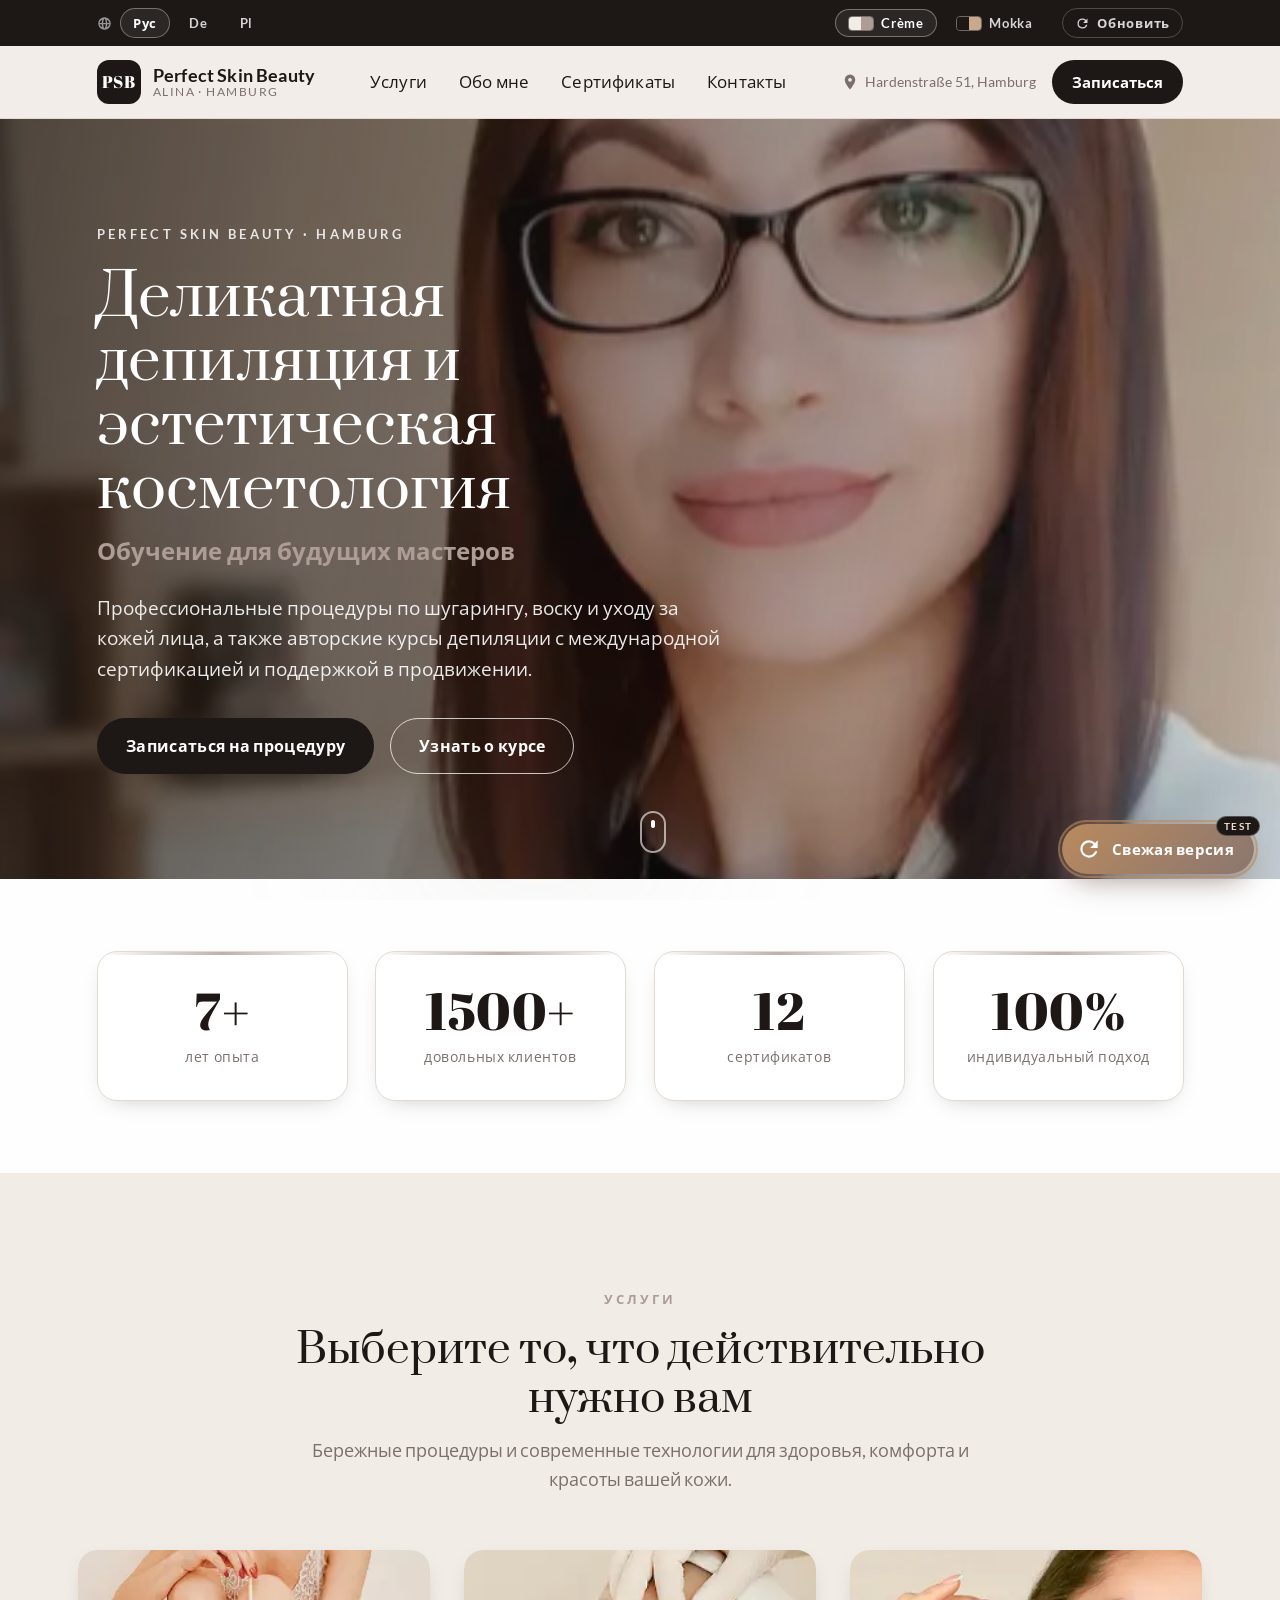
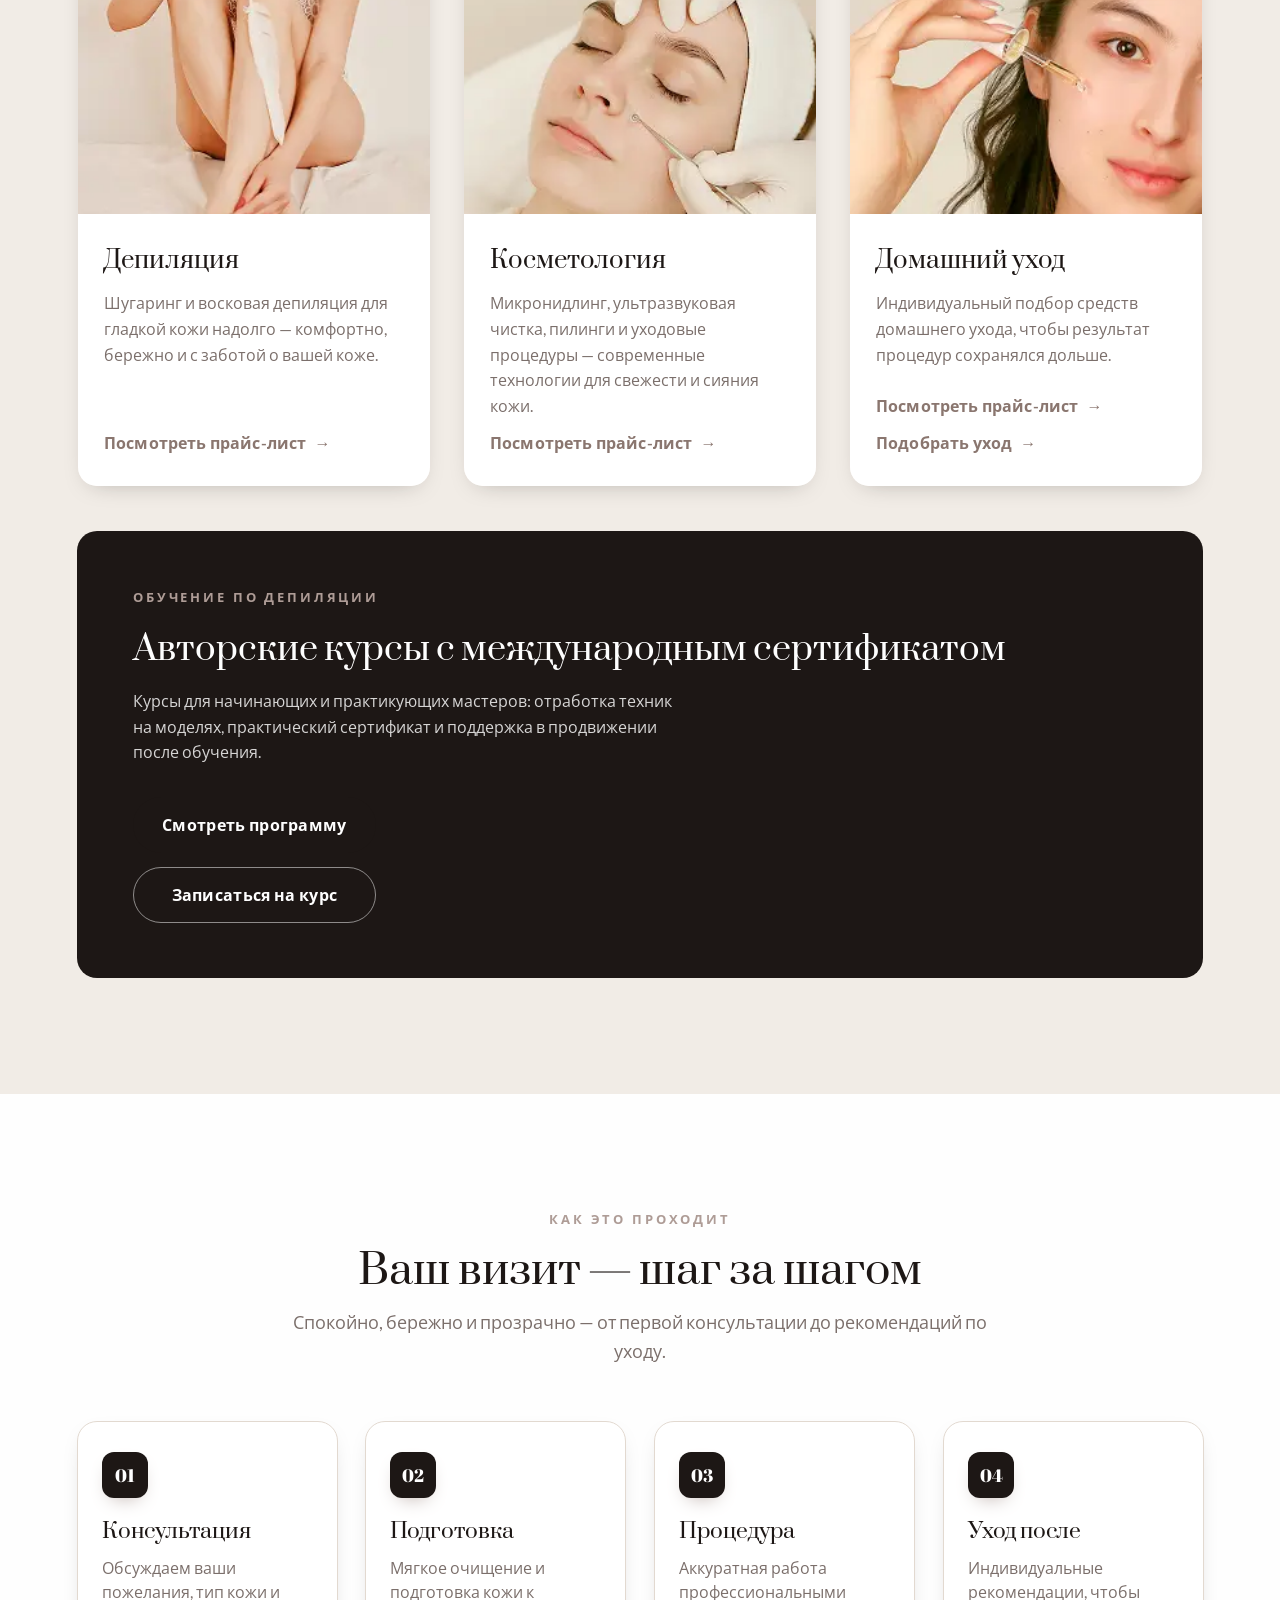
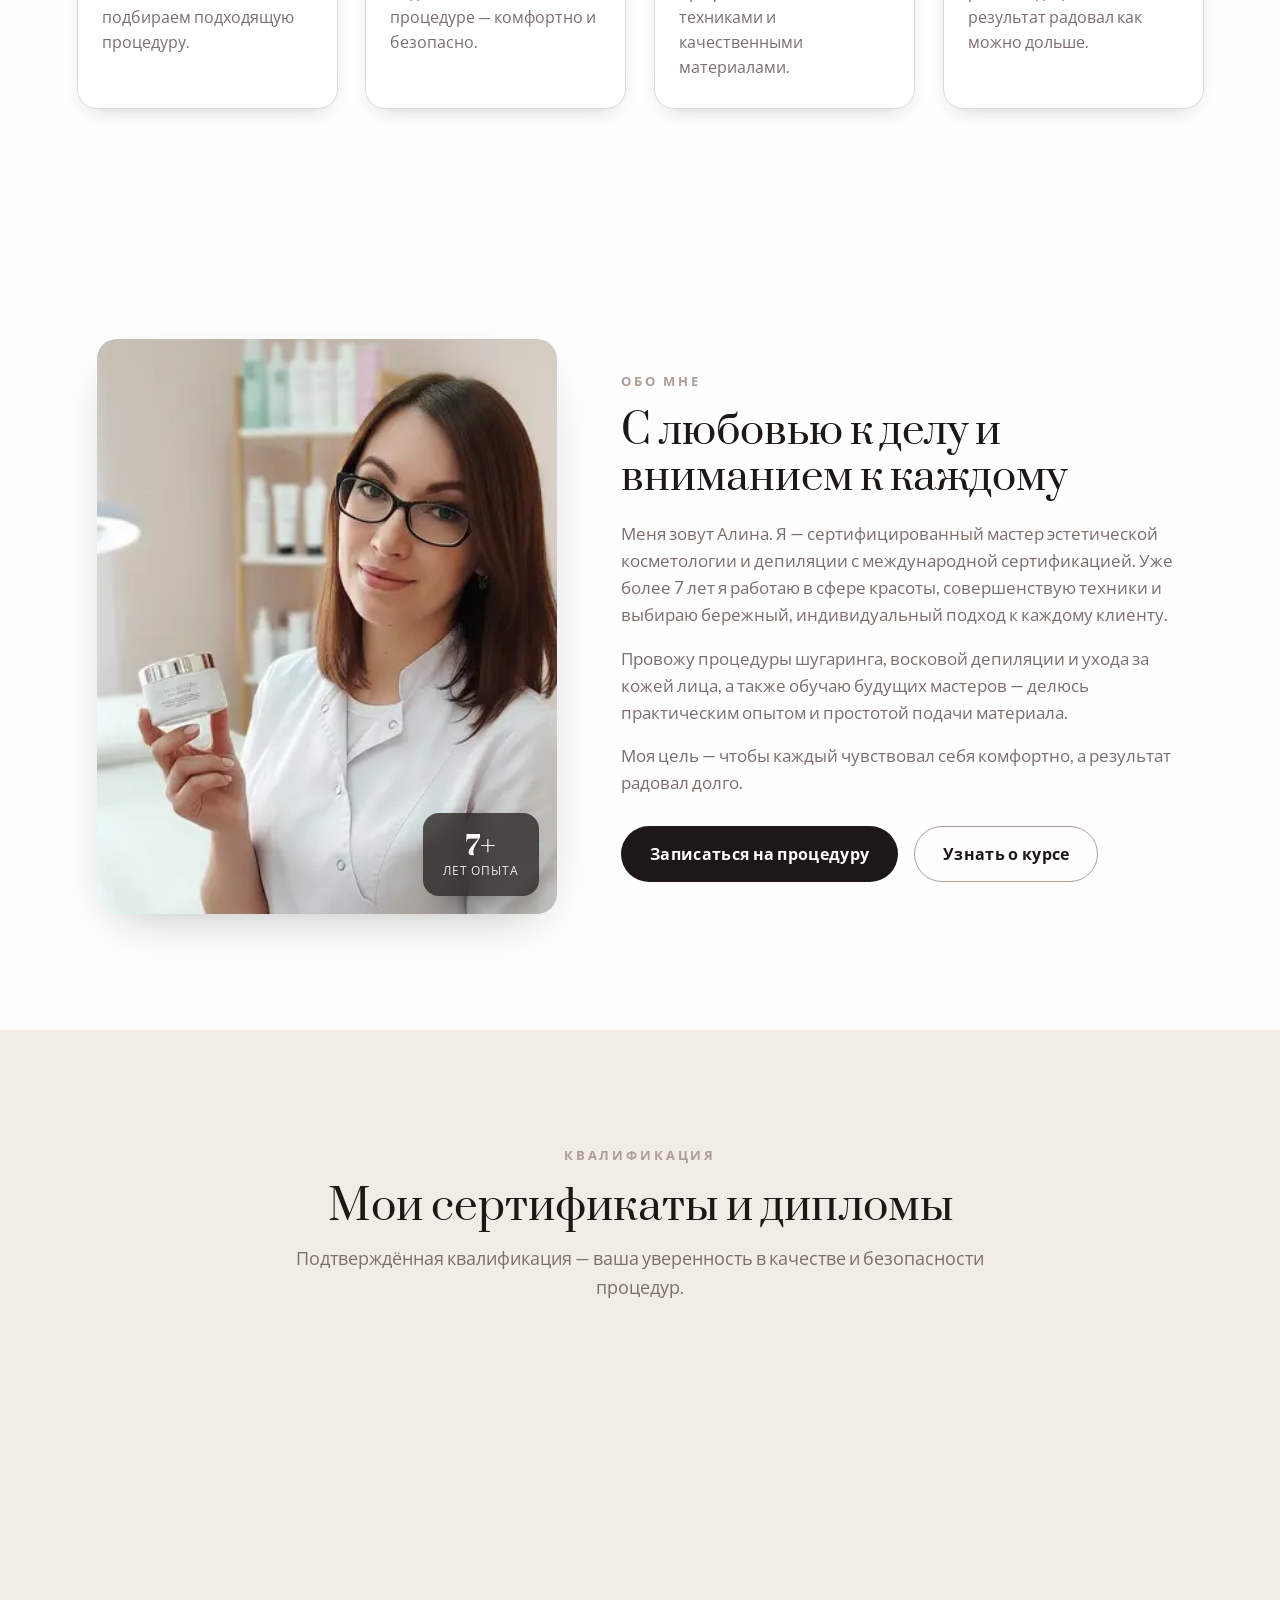
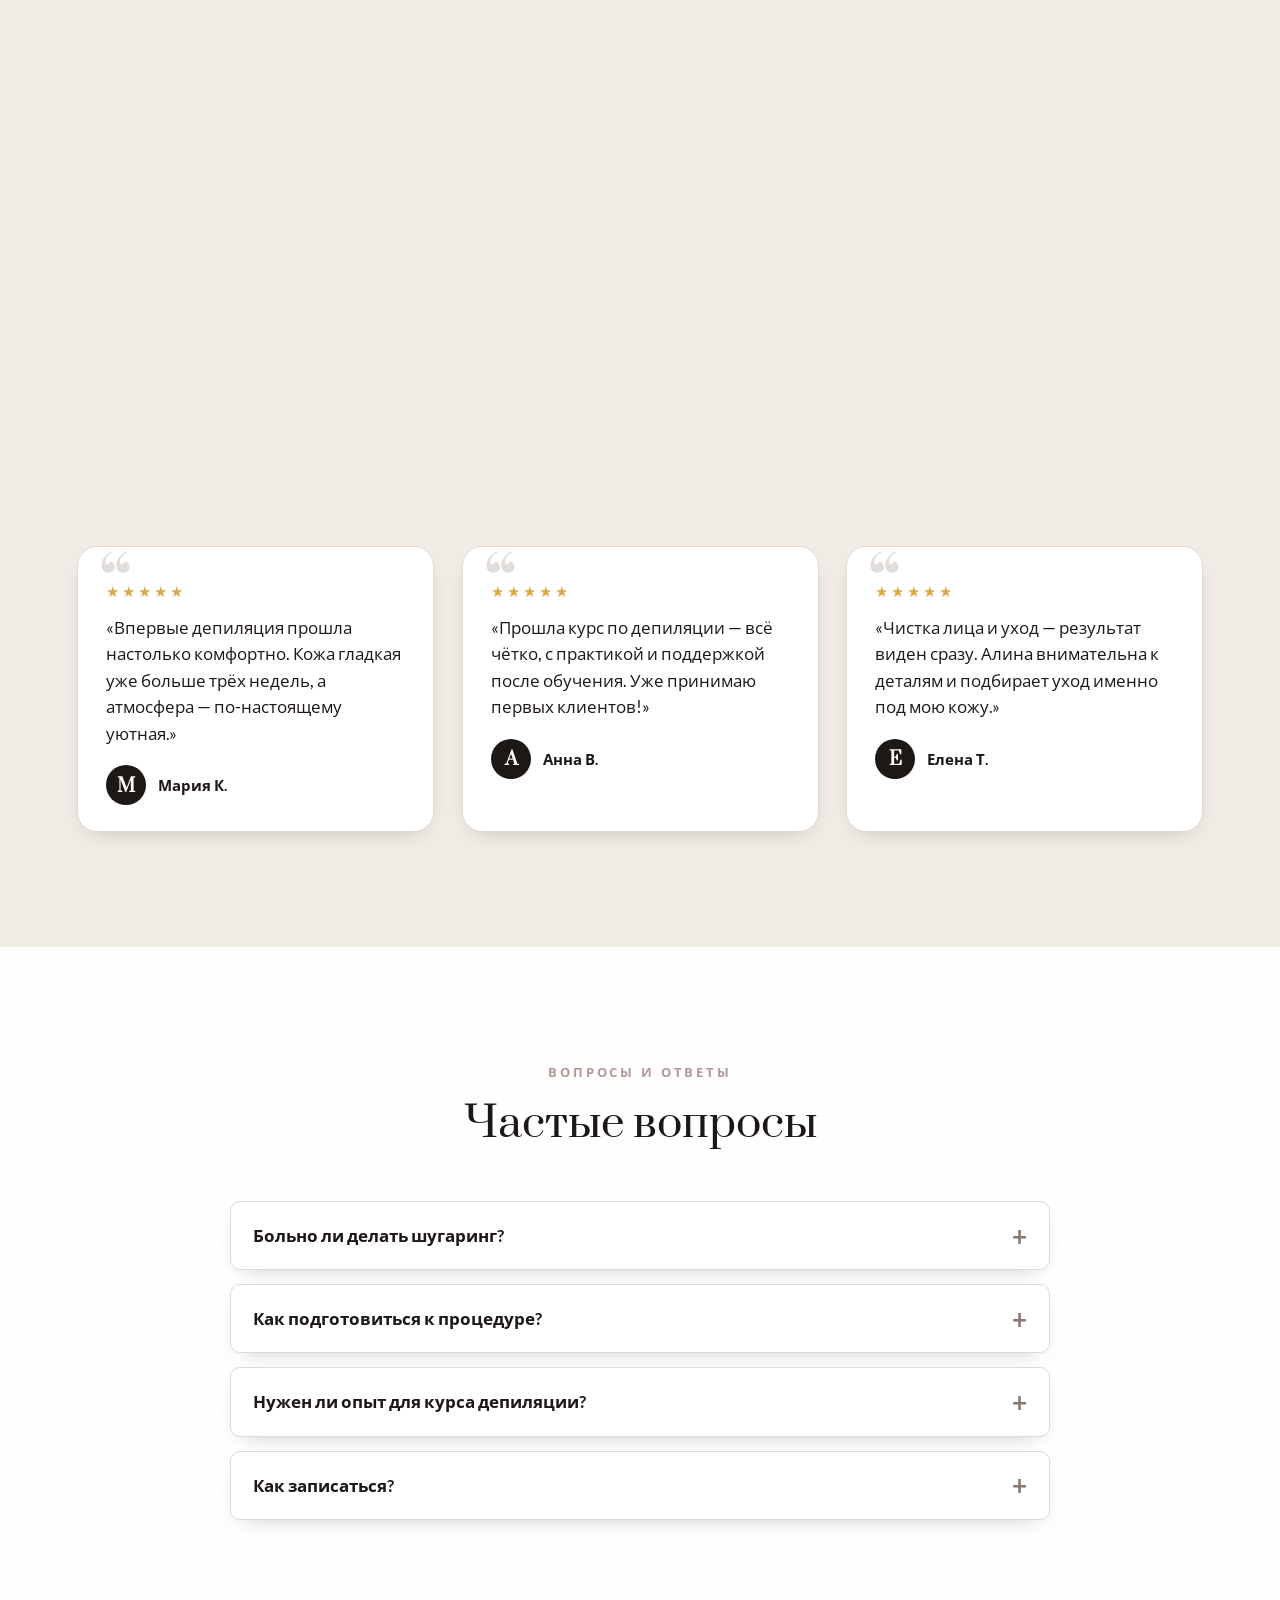
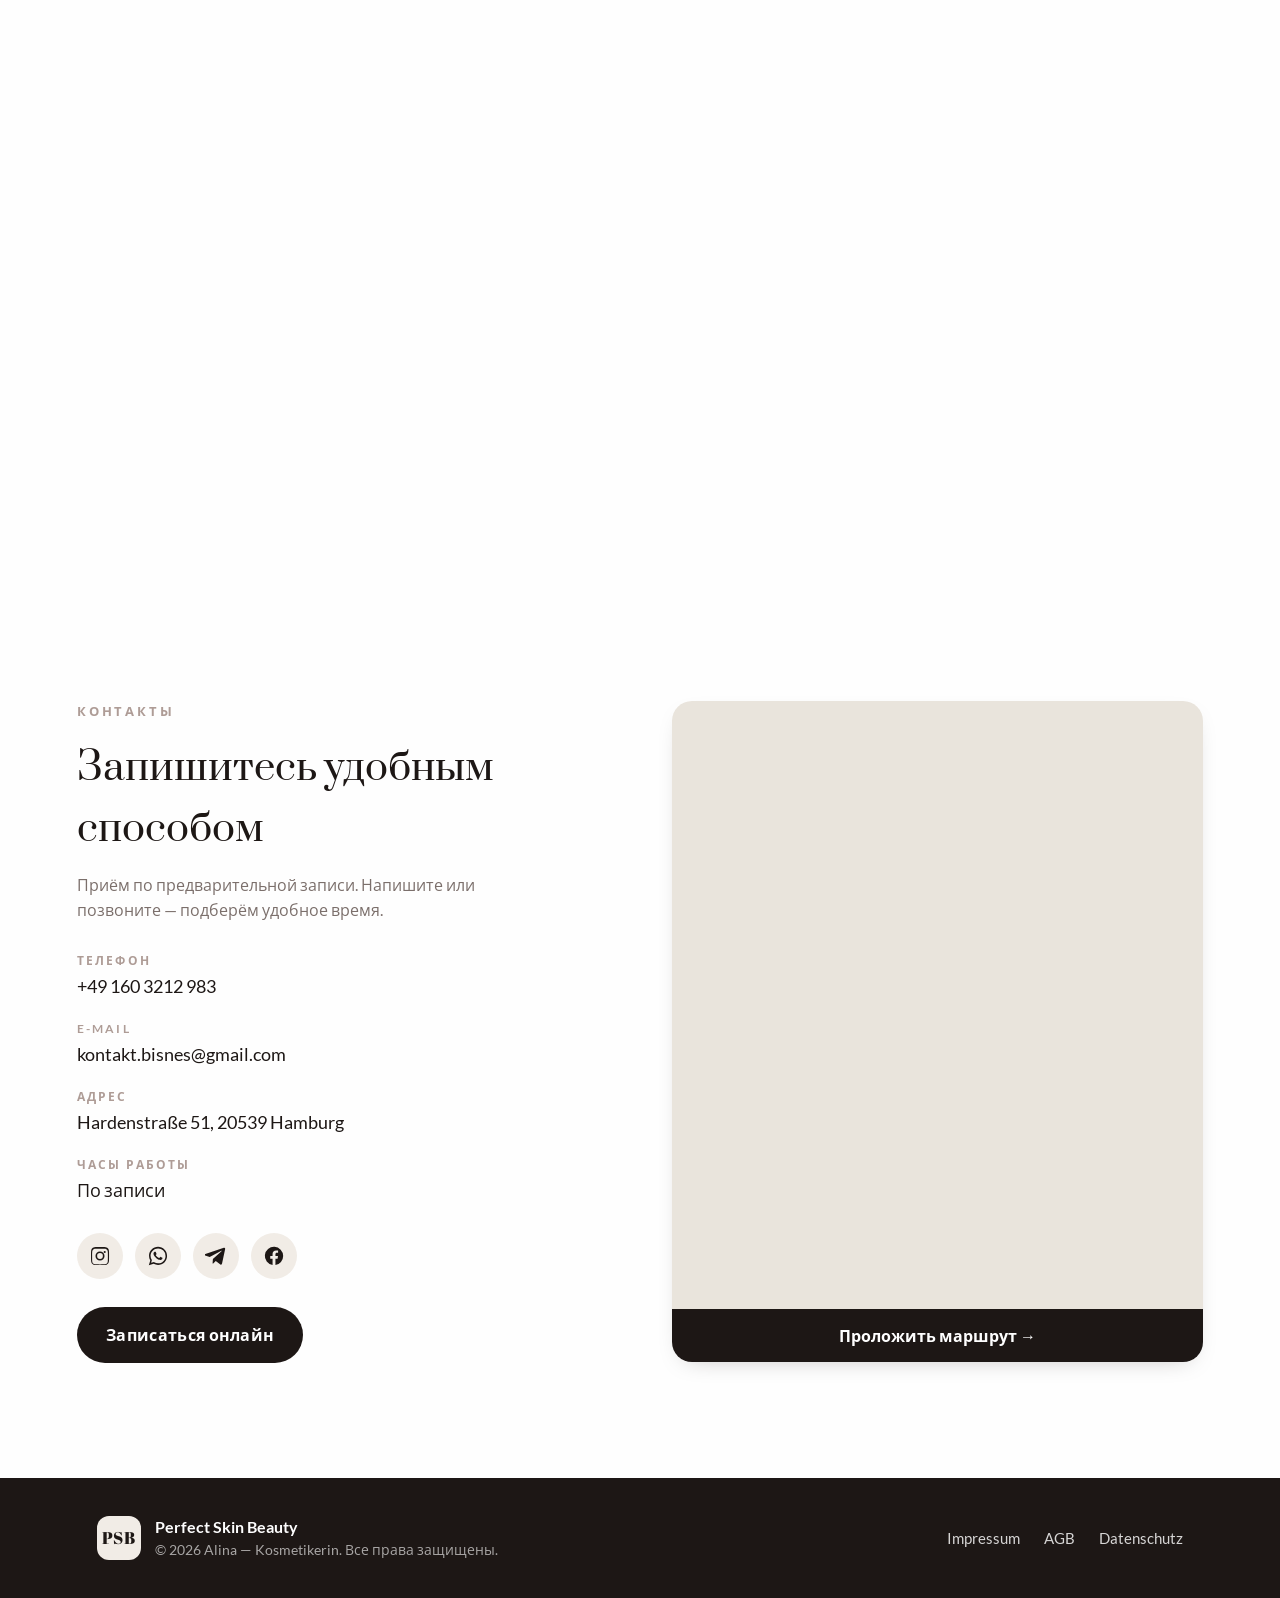
==== commit 66e4abeb: "Add iOS-style effect layer, new sections and prominent hard-reload (#6) Effect layer (all respecting" ====
--- a/index.html
+++ b/index.html
@@ -10,9 +10,11 @@
   <meta property="og:description" content="Шугаринг, воск, уход за кожей лица и авторские курсы депиляции с международной сертификацией в Гамбурге.">
   <meta property="og:type" content="website">
   <meta property="og:image" content="assets/hero.webp">
-  <link rel="preconnect" href="https://fonts.googleapis.com">
-  <link rel="preconnect" href="https://fonts.gstatic.com" crossorigin>
-  <link href="https://fonts.googleapis.com/css2?family=Lato:ital,wght@0,300;0,400;0,700;1,400&family=Abril+Fatface&display=swap" rel="stylesheet">
+  <link rel="preload" href="assets/fonts/Lato-400-latin.woff2" as="font" type="font/woff2" crossorigin>
+  <link rel="preload" href="assets/fonts/Lato-700-latin.woff2" as="font" type="font/woff2" crossorigin>
+  <link rel="preload" href="assets/fonts/AbrilFatface-400-latin.woff2" as="font" type="font/woff2" crossorigin>
+  <link rel="preload" href="assets/fonts/Prata-400-cyrillic.woff2" as="font" type="font/woff2" crossorigin>
+  <link rel="preload" href="assets/fonts/OpenSans-400-cyrillic.woff2" as="font" type="font/woff2" crossorigin>
   <link rel="stylesheet" href="styles.css">
 </head>
 <body>
@@ -174,7 +176,7 @@
           <div class="service-card__body">
             <h3 class="service-card__title" data-i18n="sv1_title">Депиляция</h3>
             <p class="service-card__text" data-i18n="sv1_text">Шугаринг и восковая депиляция для гладкой кожи надолго — комфортно, бережно и с заботой о вашей коже.</p>
-            <a class="link-arrow" href="https://trea.tw/BQtZqcbDWu73LDSBe" target="_blank" rel="noopener"><span data-i18n="sv_price">Посмотреть прайс-лист</span><span aria-hidden="true">→</span></a>
+            <a class="link-arrow" href="assets/pdf/preisliste-depilation.pdf" target="_blank" rel="noopener"><span data-i18n="sv_price">Посмотреть прайс-лист</span><span aria-hidden="true">→</span></a>
           </div>
         </article>
 
@@ -183,7 +185,7 @@
           <div class="service-card__body">
             <h3 class="service-card__title" data-i18n="sv2_title">Косметология</h3>
             <p class="service-card__text" data-i18n="sv2_text">Микронидлинг, ультразвуковая чистка, пилинги и уходовые процедуры — современные технологии для свежести и сияния кожи.</p>
-            <a class="link-arrow" href="https://trea.tw/BQtZqcbDWu73LDSBe" target="_blank" rel="noopener"><span data-i18n="sv_price">Посмотреть прайс-лист</span><span aria-hidden="true">→</span></a>
+            <a class="link-arrow" href="assets/pdf/preisliste-kosmetologie.pdf" target="_blank" rel="noopener"><span data-i18n="sv_price">Посмотреть прайс-лист</span><span aria-hidden="true">→</span></a>
           </div>
         </article>
 
@@ -192,6 +194,7 @@
           <div class="service-card__body">
             <h3 class="service-card__title" data-i18n="sv3_title">Домашний уход</h3>
             <p class="service-card__text" data-i18n="sv3_text">Индивидуальный подбор средств домашнего ухода, чтобы результат процедур сохранялся дольше.</p>
+            <a class="link-arrow" href="assets/pdf/pflege-katalog.pdf" target="_blank" rel="noopener"><span data-i18n="sv_price">Посмотреть прайс-лист</span><span aria-hidden="true">→</span></a>
             <a class="link-arrow" href="https://wa.me/491603212983" target="_blank" rel="noopener"><span data-i18n="sv3_link">Подобрать уход</span><span aria-hidden="true">→</span></a>
           </div>
         </article>
@@ -205,7 +208,7 @@
           <p class="training__text" data-i18n="tr_text">Курсы для начинающих и практикующих мастеров: отработка техник на моделях, практический сертификат и поддержка в продвижении после обучения.</p>
         </div>
         <div class="training__actions">
-          <a class="btn btn--primary btn-sheen" href="https://depilation.vercel.app/" target="_blank" rel="noopener" data-i18n="tr_program">Смотреть программу</a>
+          <a class="btn btn--primary btn-sheen" href="assets/pdf/kursprogramm.pdf" target="_blank" rel="noopener" data-i18n="tr_program">Смотреть программу</a>
           <a class="btn btn--ghost-dark btn-sheen" href="https://t.me/kontakt_AliS" target="_blank" rel="noopener" data-i18n="tr_signup">Записаться на курс</a>
         </div>
       </div>
--- a/styles.css
+++ b/styles.css
@@ -1,3 +1,22 @@
+/* ===================================================================
+   Selbst gehostete Schriften (kein Google-Fonts-Request, DSGVO-schonend).
+   Lato/Abril decken Latein ab; Kyrillisch fällt gezielt auf
+   Open Sans (Text) bzw. Prata (Überschriften) zurück.
+   =================================================================== */
+@font-face { font-family: "Lato"; src: url("assets/fonts/Lato-300-latin.woff2") format("woff2"); font-weight: 300; font-display: swap; }
+@font-face { font-family: "Lato"; src: url("assets/fonts/Lato-400-latin.woff2") format("woff2"); font-weight: 400; font-display: swap; }
+@font-face { font-family: "Lato"; src: url("assets/fonts/Lato-700-latin.woff2") format("woff2"); font-weight: 700; font-display: swap; }
+@font-face { font-family: "Lato"; src: url("assets/fonts/Lato-400-latin-ext.woff2") format("woff2"); font-weight: 400; font-display: swap;
+  unicode-range: U+0100-02BA, U+02BD-02C5, U+02C7-02CC, U+1E00-1EFF, U+2020, U+20A0-20AB, U+20AD-20C0; }
+@font-face { font-family: "Abril Fatface"; src: url("assets/fonts/AbrilFatface-400-latin.woff2") format("woff2"); font-weight: 400; font-display: swap; }
+/* Kyrillisch-Fallbacks (laden nur bei Bedarf dank unicode-range) */
+@font-face { font-family: "Open Sans"; src: url("assets/fonts/OpenSans-400-cyrillic.woff2") format("woff2"); font-weight: 400; font-display: swap;
+  unicode-range: U+0301, U+0400-045F, U+0490-0491, U+04B0-04B1, U+2116; }
+@font-face { font-family: "Open Sans"; src: url("assets/fonts/OpenSans-700-cyrillic.woff2") format("woff2"); font-weight: 700; font-display: swap;
+  unicode-range: U+0301, U+0400-045F, U+0490-0491, U+04B0-04B1, U+2116; }
+@font-face { font-family: "Prata"; src: url("assets/fonts/Prata-400-cyrillic.woff2") format("woff2"); font-weight: 400; font-display: swap;
+  unicode-range: U+0301, U+0400-045F, U+0490-0491, U+04B0-04B1, U+2116; }
+
 /* ===================================================================
    Perfect Skin Beauty — styles
    Zwei Design-Themen über CSS-Variablen:
@@ -42,8 +61,8 @@
   /* Glanz auf Buttons */
   --sheen: rgba(255, 255, 255, .35);
 
-  --font-body:  "Lato", "Helvetica Neue", Arial, sans-serif;
-  --font-head:  "Abril Fatface", "Lato", Georgia, serif;
+  --font-body:  "Lato", "Open Sans", "Helvetica Neue", Arial, sans-serif;
+  --font-head:  "Abril Fatface", "Prata", Georgia, serif;
 
   --radius:     10px;
   --radius-lg:  20px;
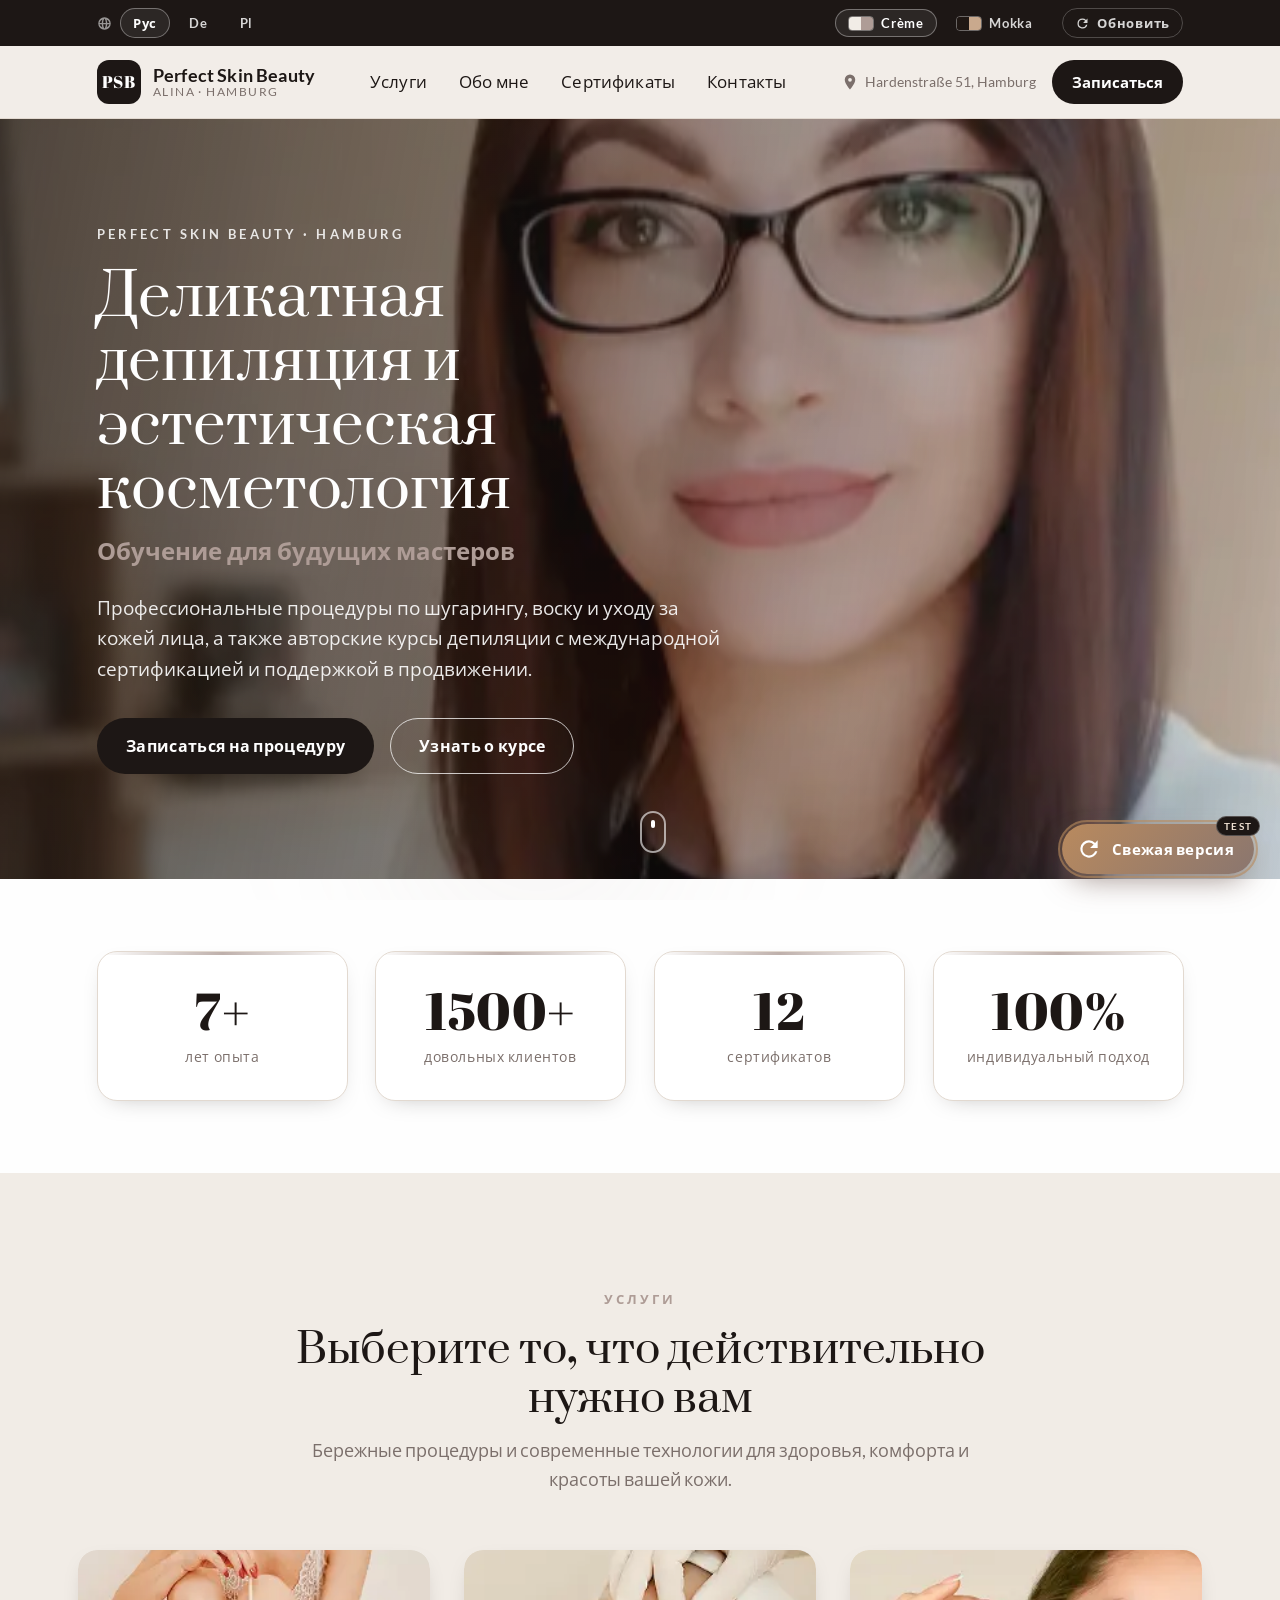
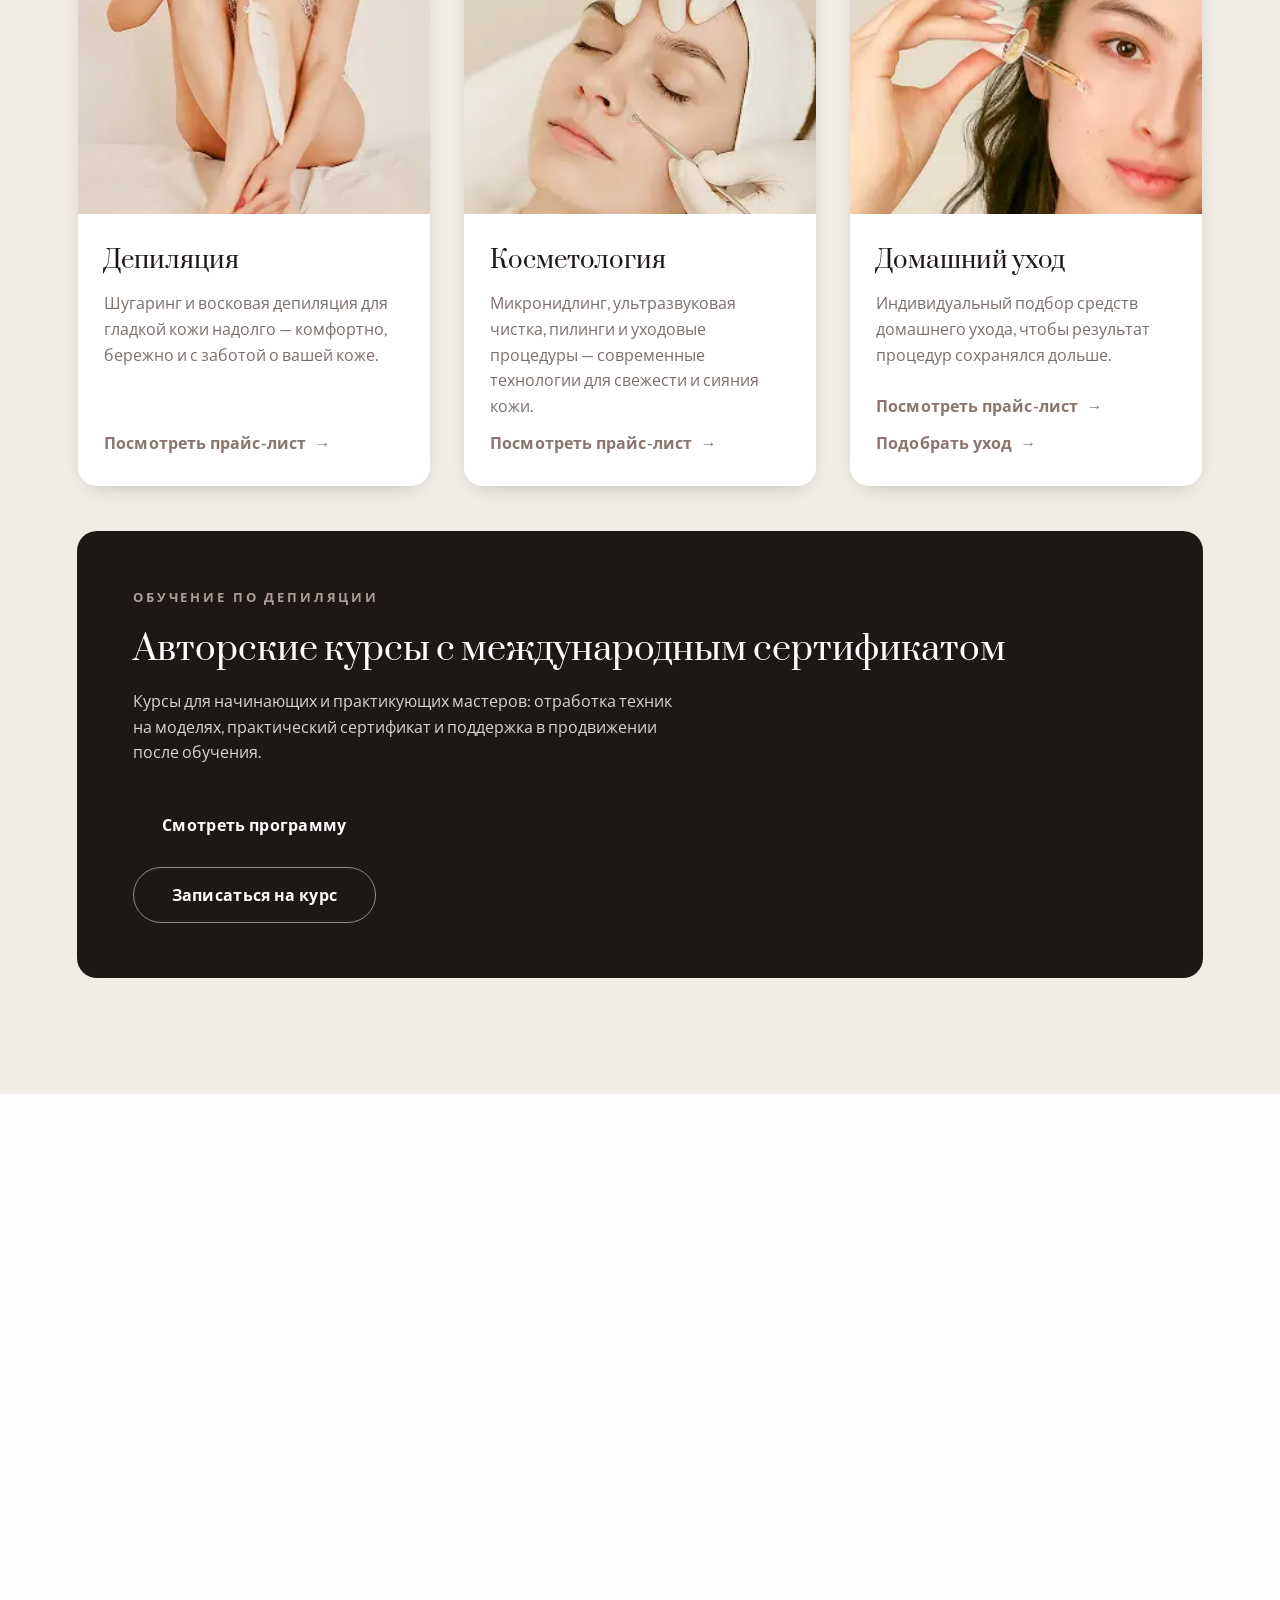
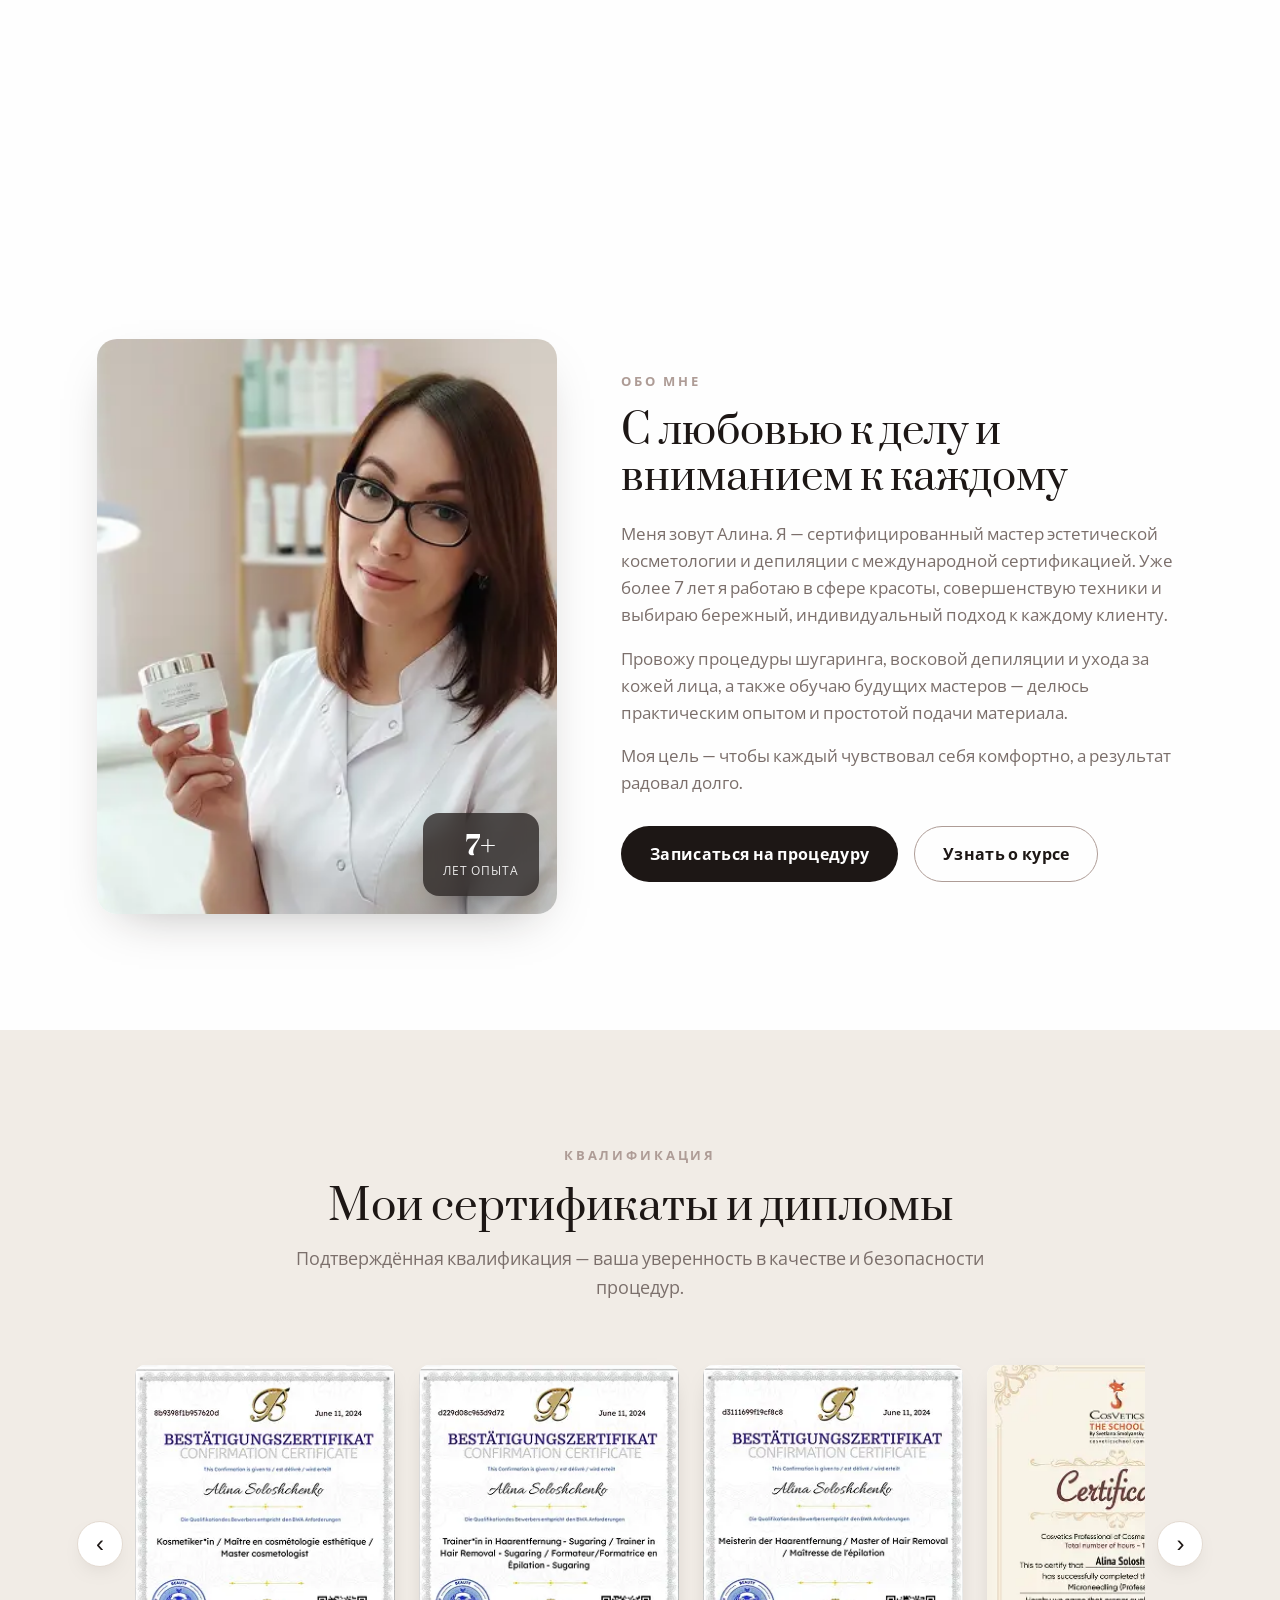
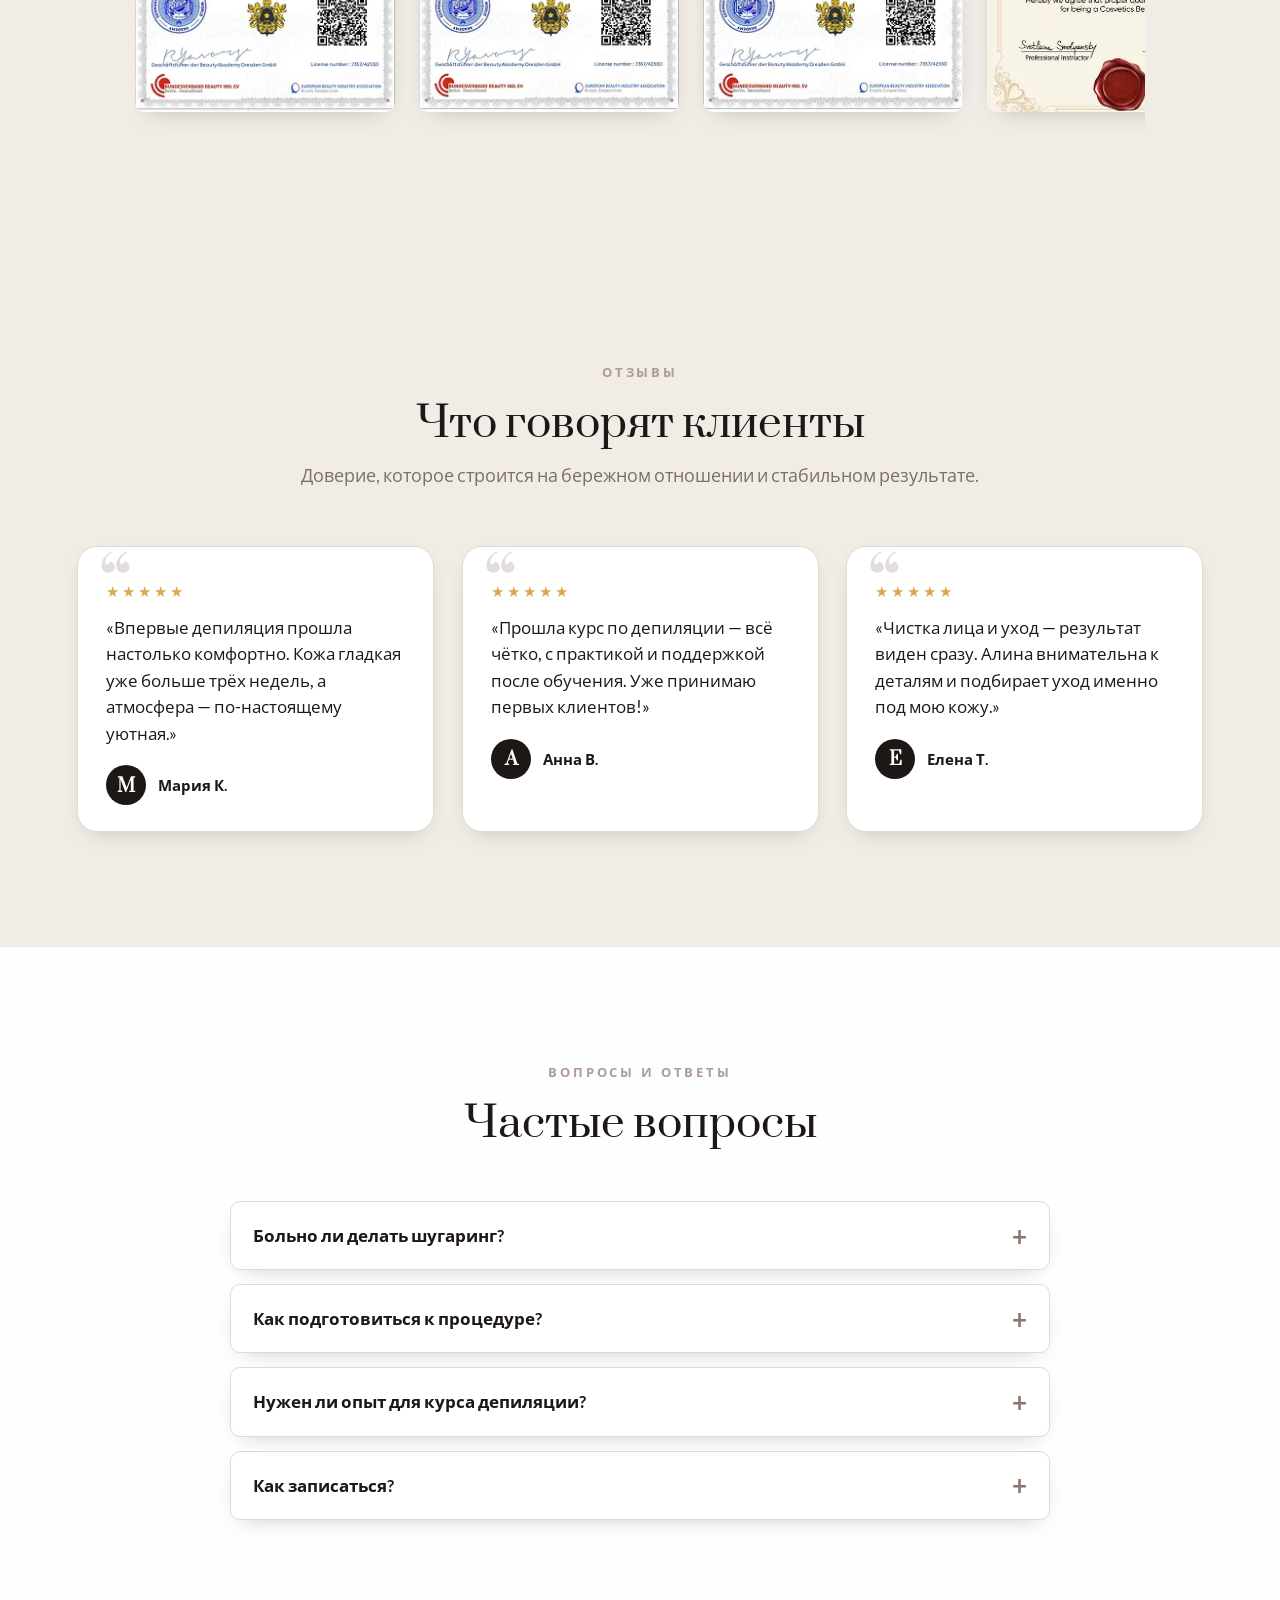
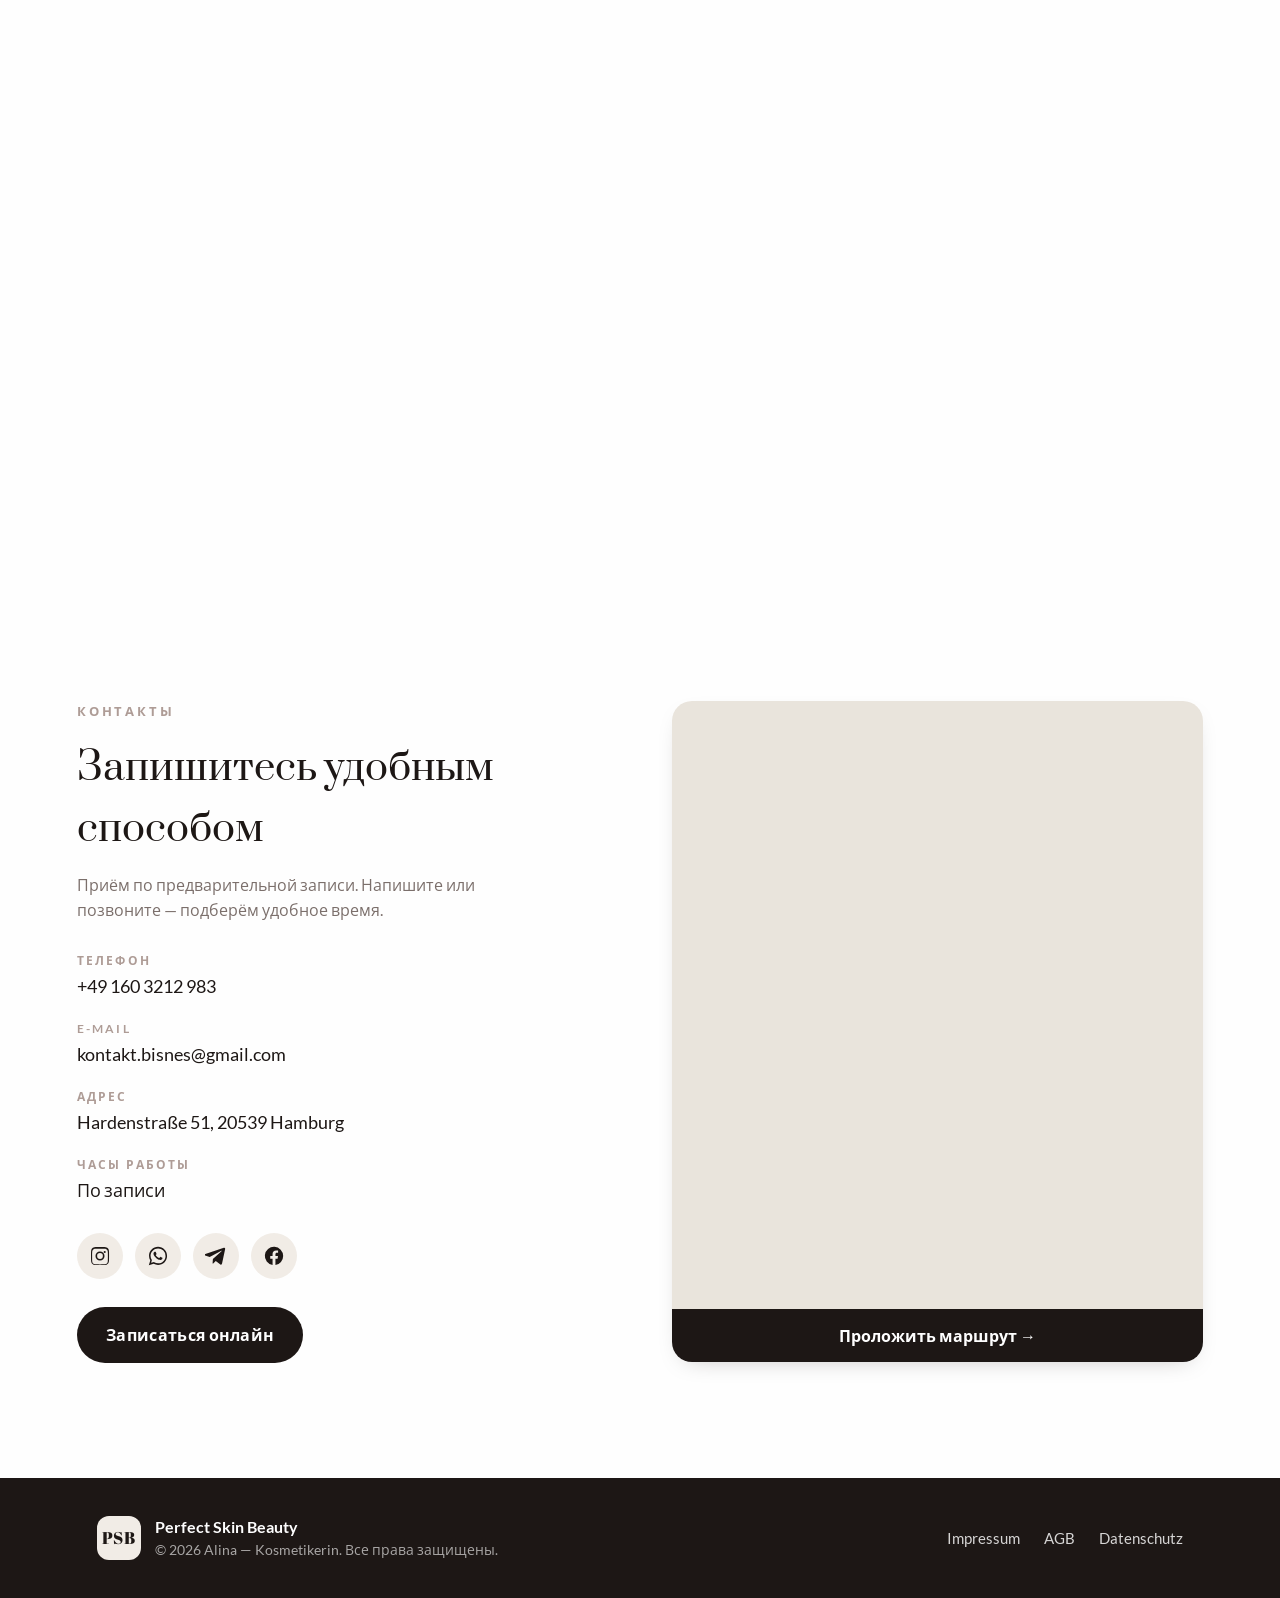
==== commit dbaa7f9b: "Beauty-Logo als Favicon & App-Icon - Neues Perfect-Skin-Beauty-Logo als Favicon (32/48 px) + Apple-T" ====
--- a/index.html
+++ b/index.html
@@ -5,7 +5,9 @@
   <meta name="viewport" content="width=device-width, initial-scale=1.0">
   <title>Perfect Skin Beauty — Депиляция и косметология в Гамбурге | Alina</title>
   <meta name="description" content="Депиляция и косметология в Гамбурге. Шугаринг и воск, микронидлинг, ультразвуковая чистка, пилинги и уходовые процедуры. Авторские курсы депиляции с международным сертификатом. Онлайн-запись. Haarentfernung & Kosmetik in Hamburg. Depilacja i kosmetologia w Hamburgu.">
-  <link rel="icon" type="image/svg+xml" href="assets/favicon.svg">
+  <link rel="icon" type="image/png" sizes="48x48" href="assets/logo-48.png">
+  <link rel="icon" type="image/png" sizes="32x32" href="assets/logo-32.png">
+  <link rel="apple-touch-icon" href="assets/logo-180.png">
   <meta property="og:title" content="Perfect Skin Beauty — Депиляция и косметология в Гамбурге">
   <meta property="og:description" content="Шугаринг, воск, уход за кожей лица и авторские курсы депиляции с международной сертификацией в Гамбурге.">
   <meta property="og:type" content="website">
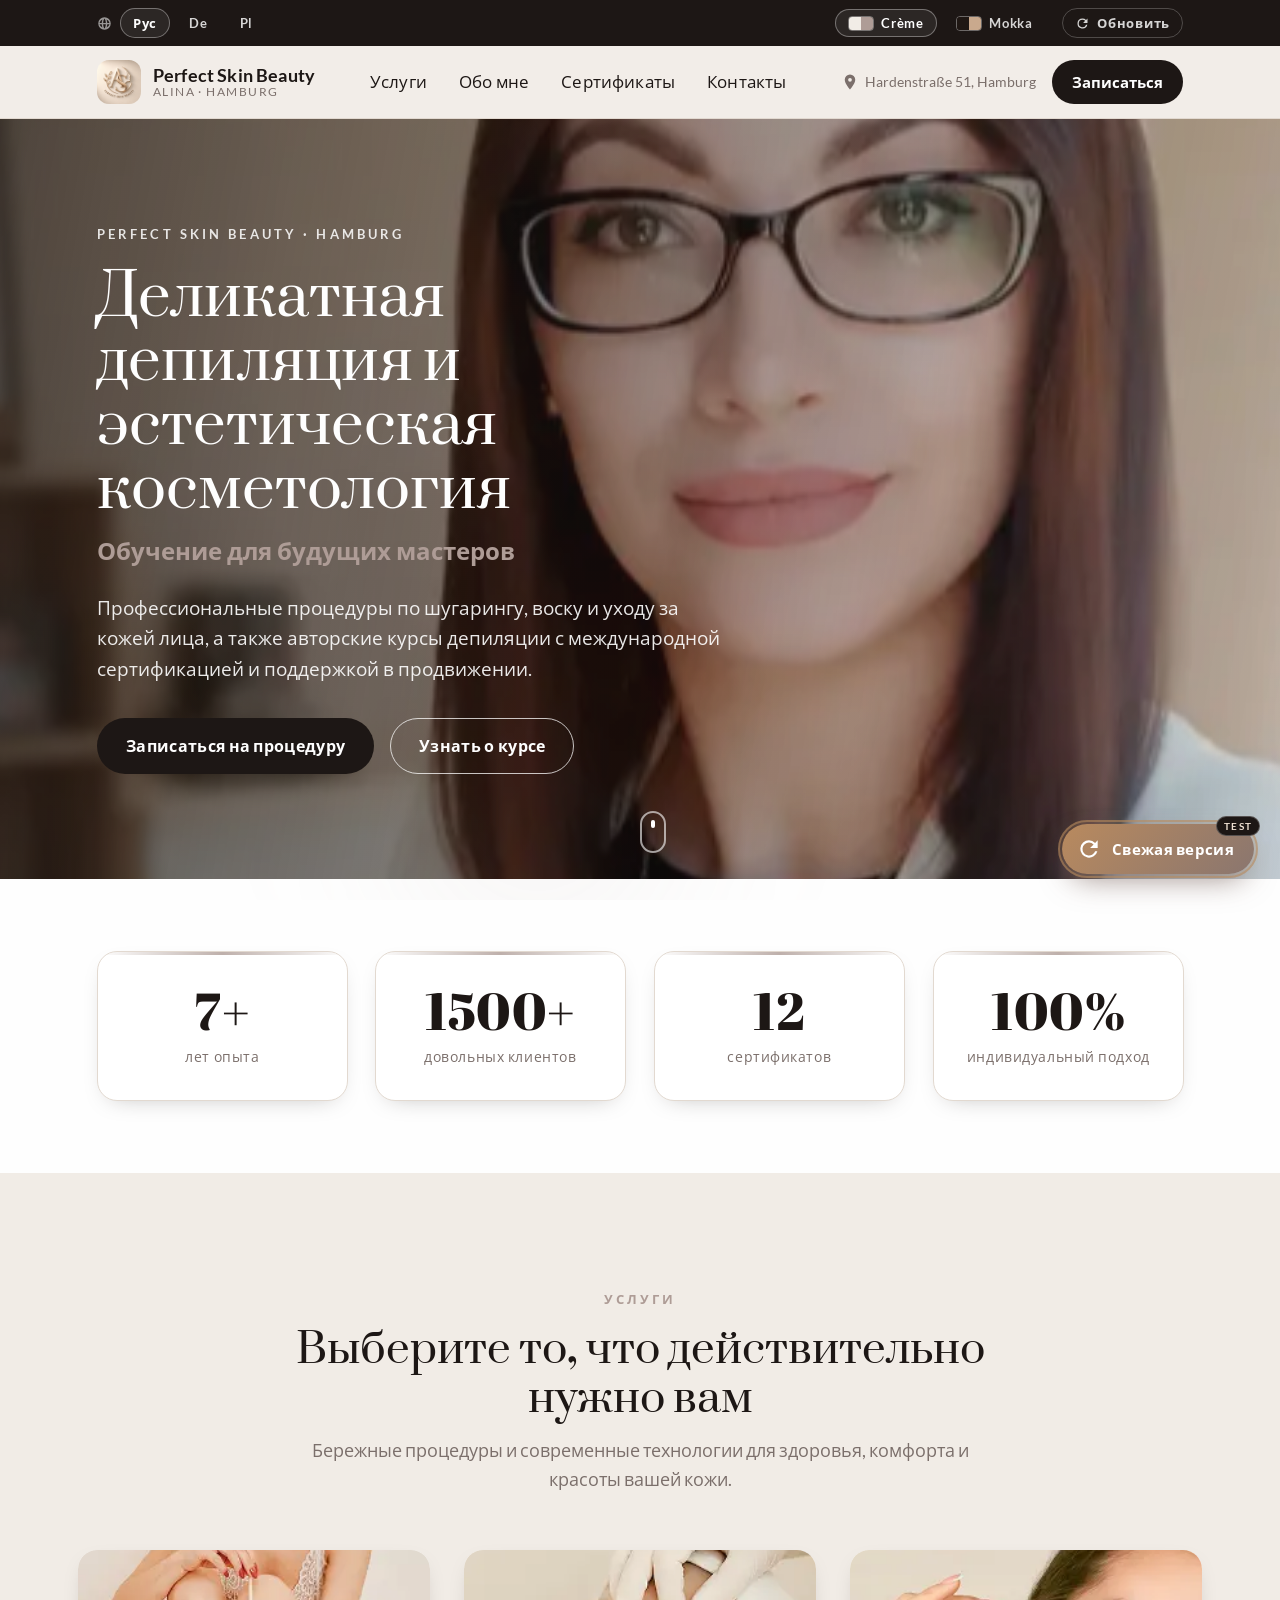
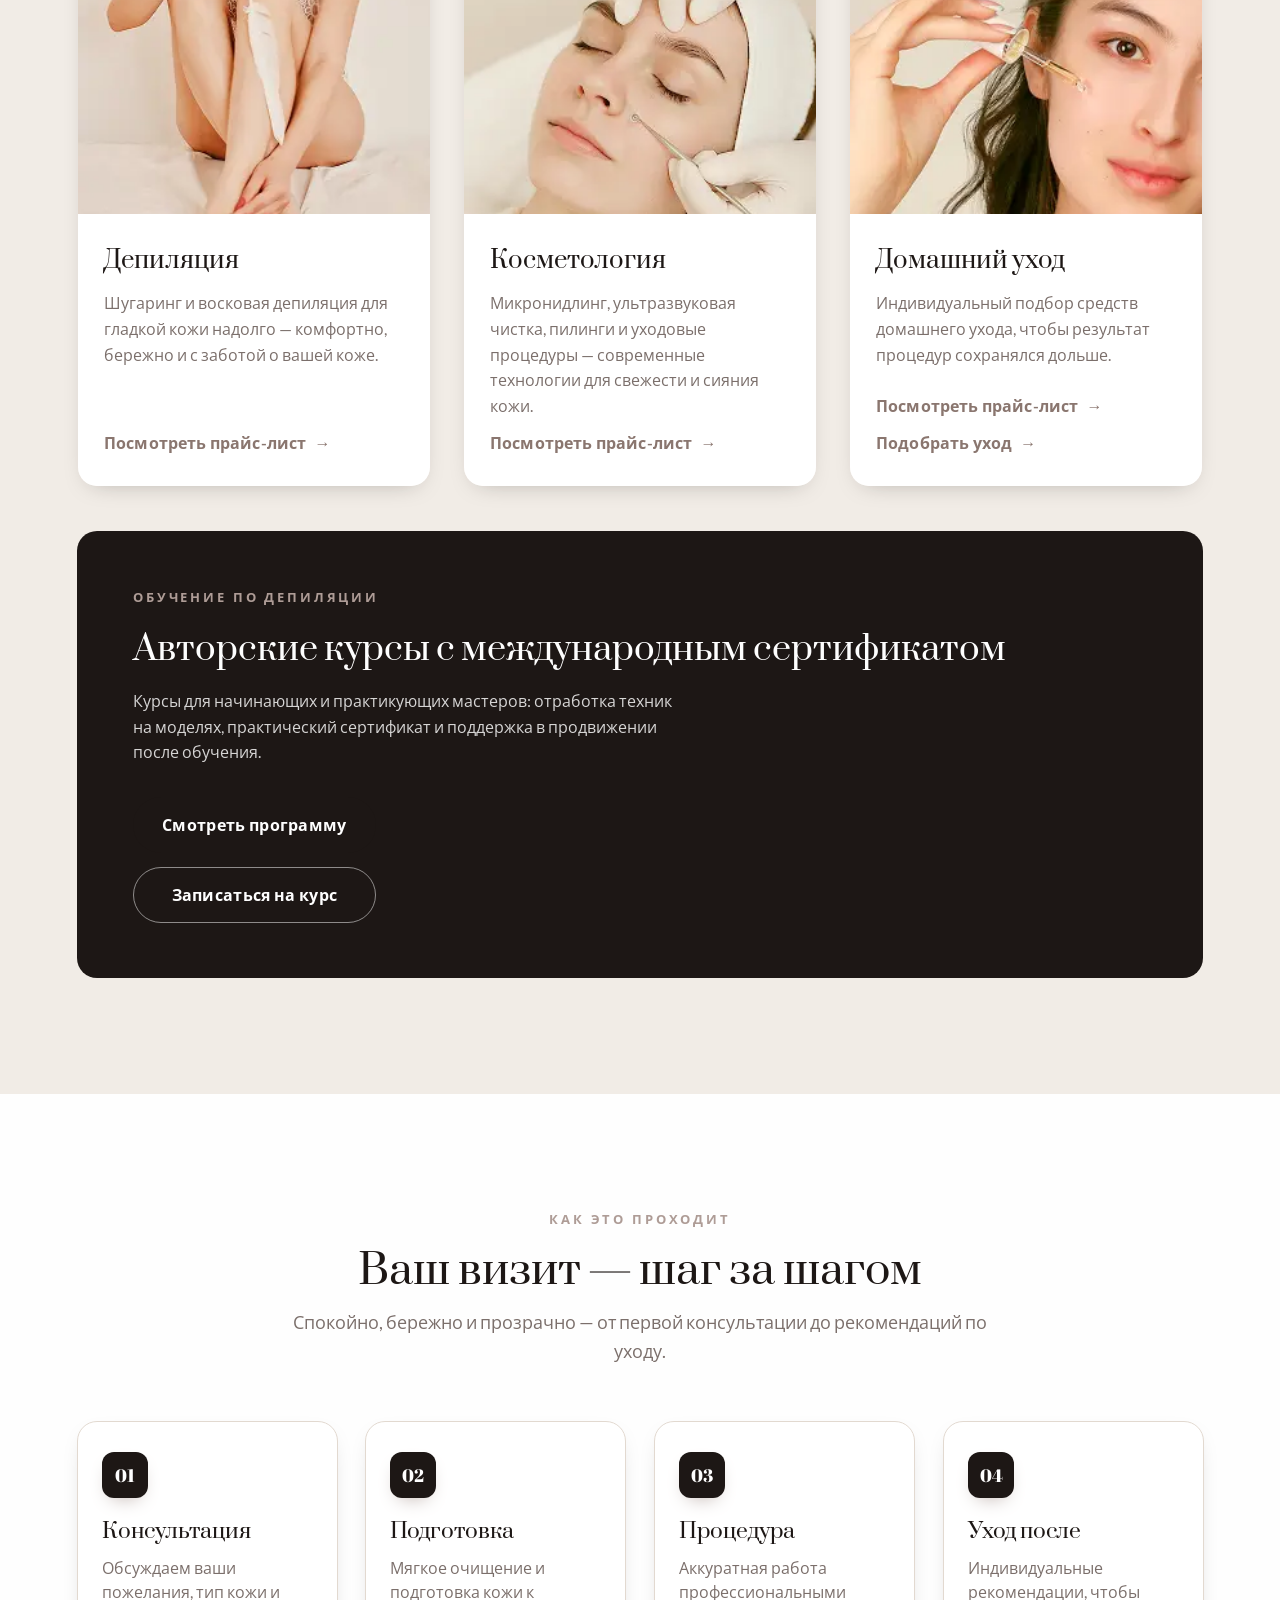
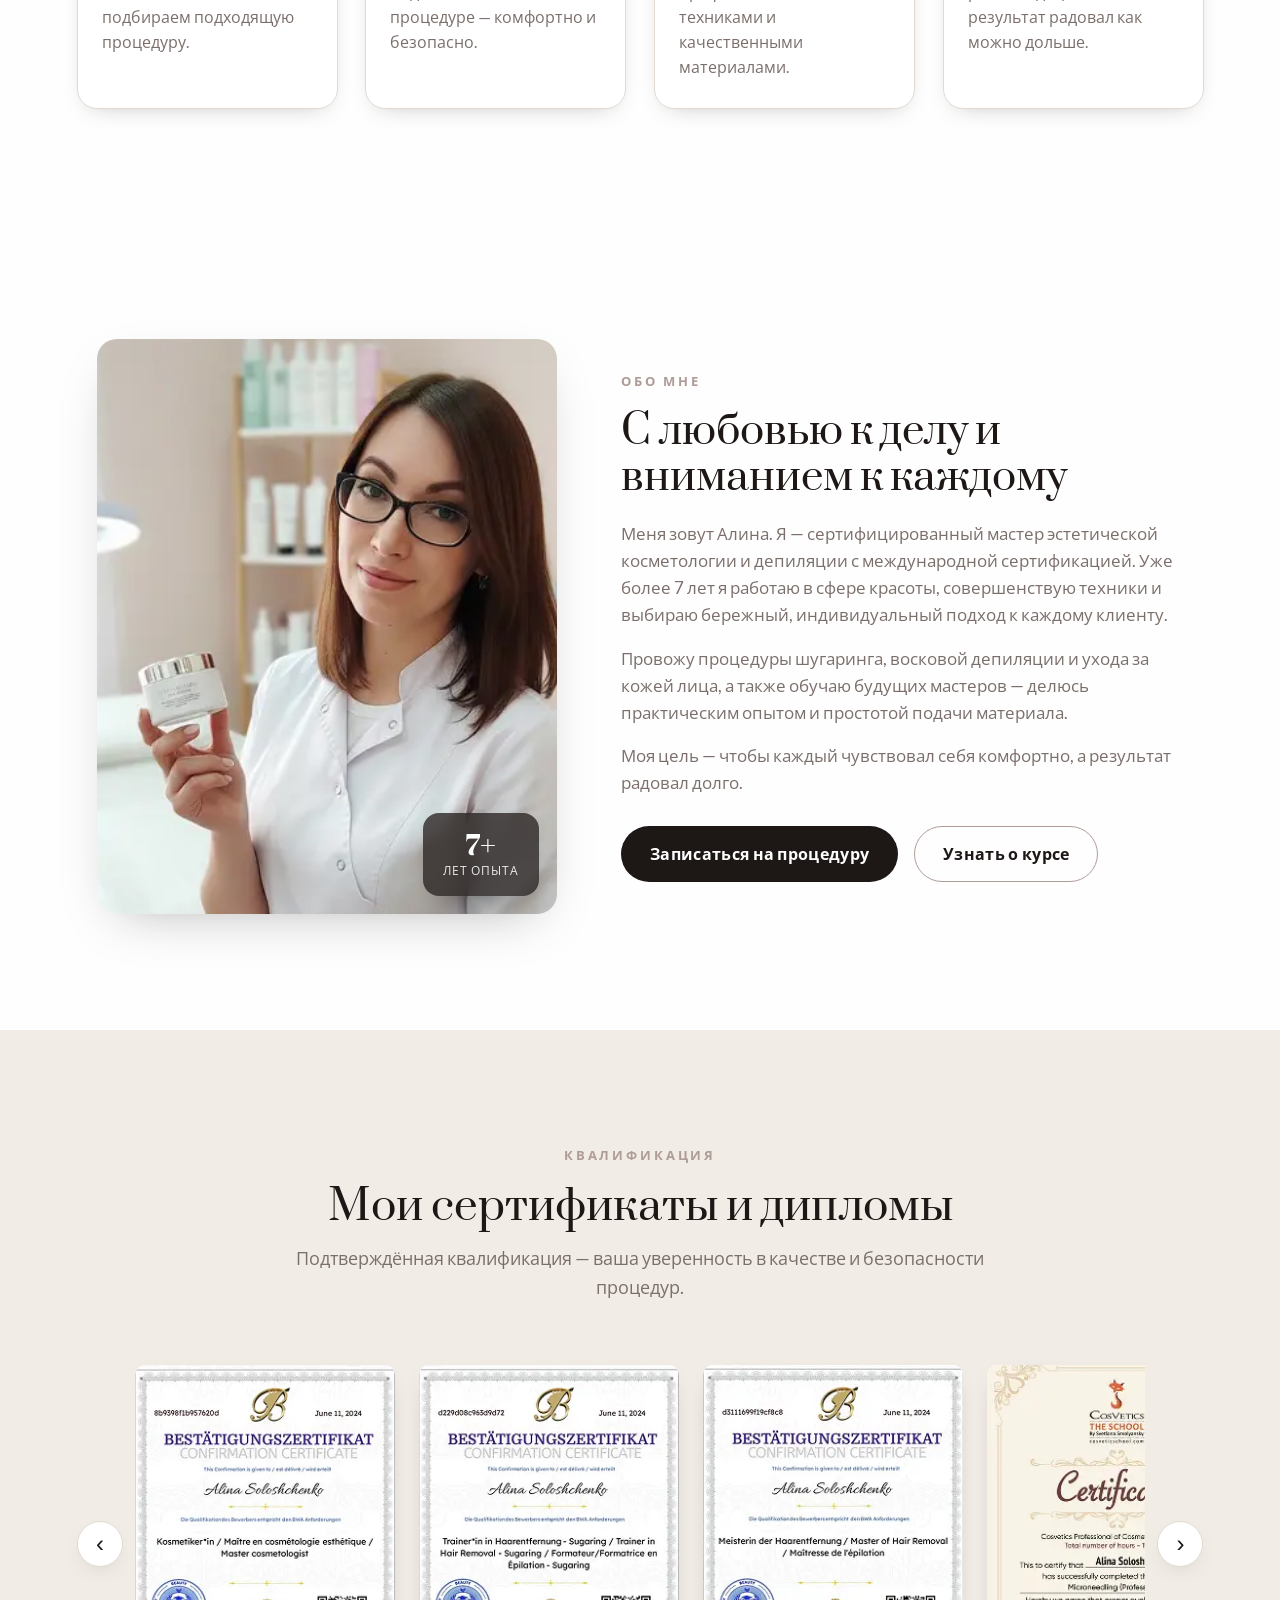
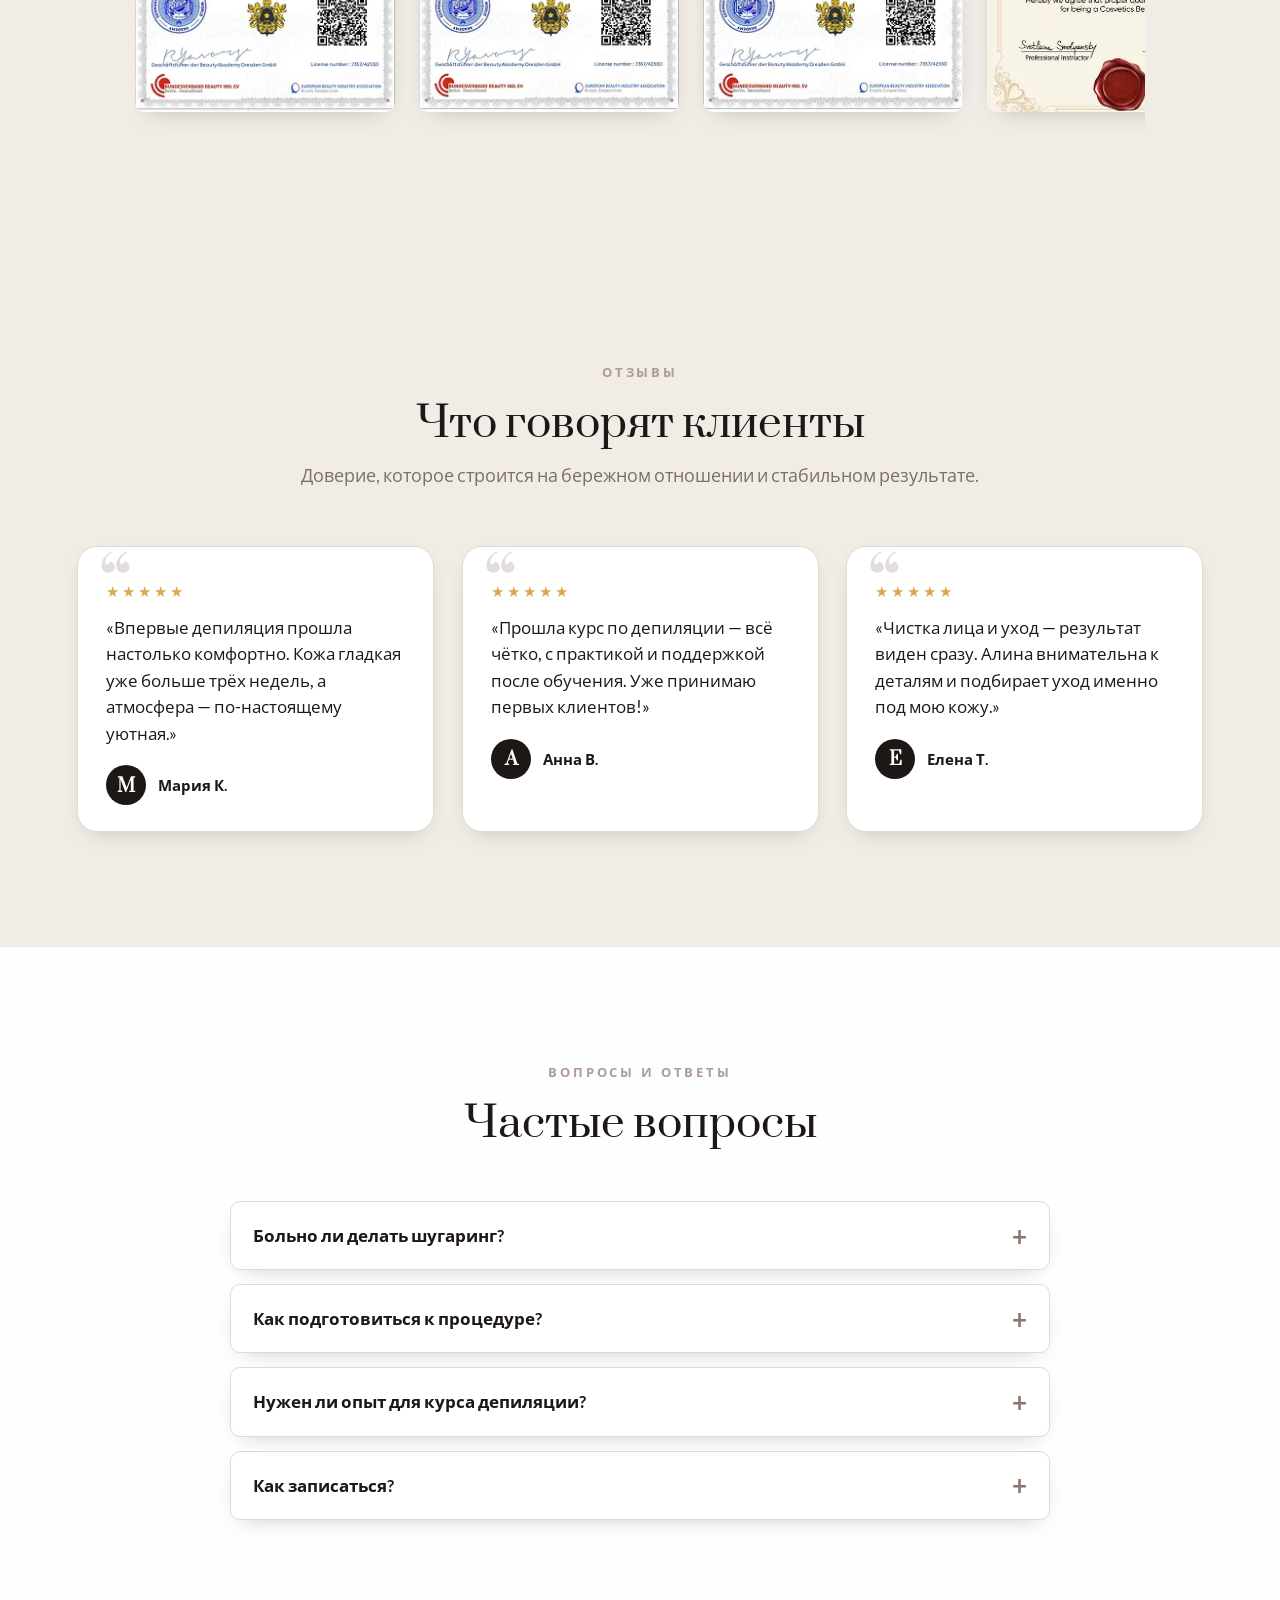
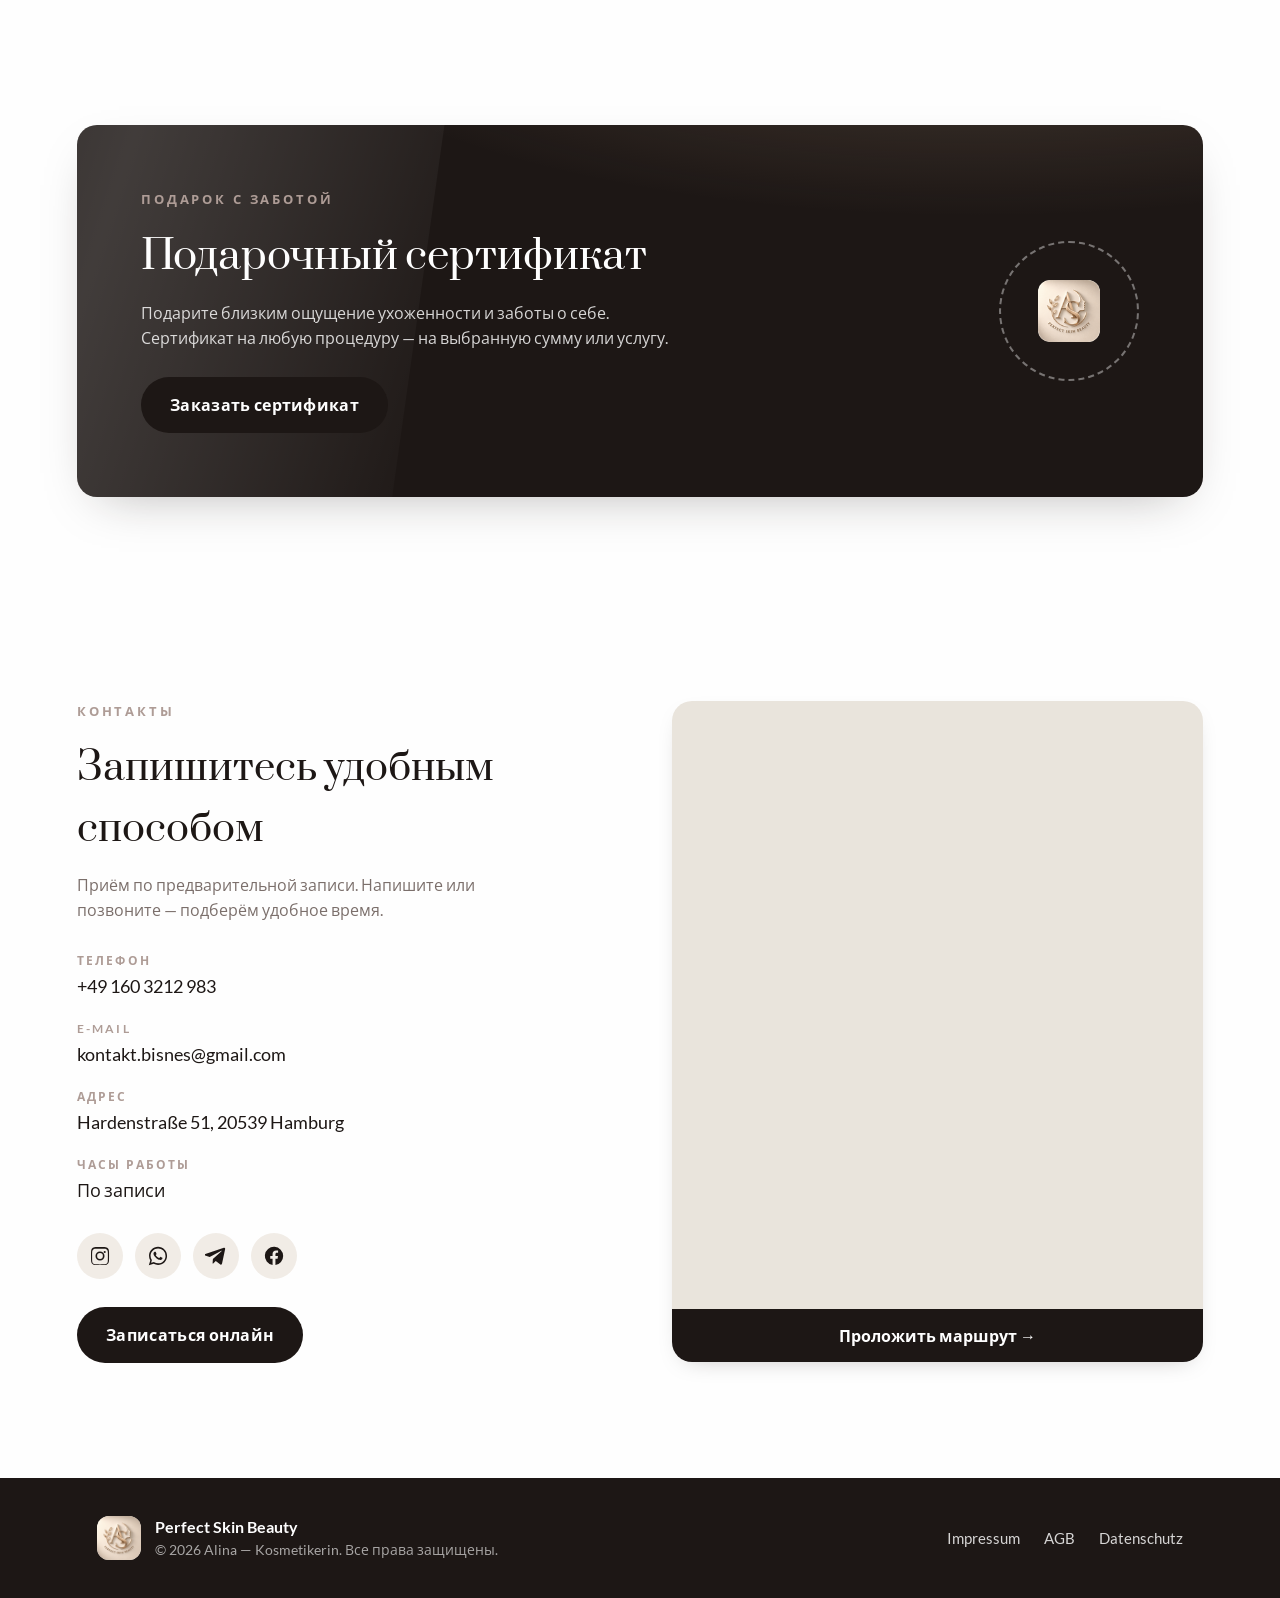
==== commit 6707f8db: "Logo statt PSB-Text im Header + Hover-Vergrößerung - Die drei PSB-Text-Marken (Header, mobil, Footer" ====
--- a/index.html
+++ b/index.html
@@ -85,7 +85,7 @@
   <header class="header" id="top">
     <div class="header__inner">
       <a class="logo" href="#top" aria-label="Perfect Skin Beauty">
-        <span class="logo__mark">PSB</span>
+        <img class="logo__mark" src="assets/logo-96.png" srcset="assets/logo-96.png 1x, assets/logo-192.png 2x" alt="Perfect Skin Beauty" width="44" height="44">
         <span class="logo__text">
           <span class="logo__title">Perfect Skin Beauty</span>
           <span class="logo__sub">Alina · Hamburg</span>
@@ -351,7 +351,7 @@
           <a class="btn btn--primary btn-sheen" href="https://wa.me/491603212983" target="_blank" rel="noopener" data-i18n="gc_cta">Заказать сертификат</a>
         </div>
         <div class="voucher__seal" aria-hidden="true">
-          <span class="logo__mark">PSB</span>
+          <img class="logo__mark" src="assets/logo-96.png" srcset="assets/logo-96.png 1x, assets/logo-192.png 2x" alt="Perfect Skin Beauty" width="44" height="44">
         </div>
       </div>
     </section>
@@ -416,7 +416,7 @@
   <footer class="footer">
     <div class="footer__inner">
       <div class="footer__brand">
-        <span class="logo__mark">PSB</span>
+        <img class="logo__mark" src="assets/logo-96.png" srcset="assets/logo-96.png 1x, assets/logo-192.png 2x" alt="Perfect Skin Beauty" width="44" height="44">
         <div>
           <p class="footer__title">Perfect Skin Beauty</p>
           <p class="footer__copy" data-i18n="ft_copy">© 2026 Alina — Kosmetikerin. Все права защищены.</p>
--- a/styles.css
+++ b/styles.css
@@ -369,6 +369,11 @@
   letter-spacing: .04em;
   flex: none;
 }
+/* Logo als Bild (statt PSB-Text) + Hover-Vergrößerung */
+img.logo__mark { object-fit: cover; background: #f2ece4; cursor: pointer;
+  transition: transform .28s cubic-bezier(.2,.8,.2,1), box-shadow .28s; transform-origin: left center; }
+img.logo__mark:hover { transform: scale(1.9); z-index: 40; position: relative;
+  box-shadow: 0 16px 40px -12px rgba(29,23,21,.5); }
 .logo__text { display: flex; flex-direction: column; line-height: 1.15; }
 .logo__title { font-weight: 700; font-size: 18px; letter-spacing: .01em; }
 .logo__sub { font-size: 12px; color: var(--body); letter-spacing: .12em; text-transform: uppercase; }
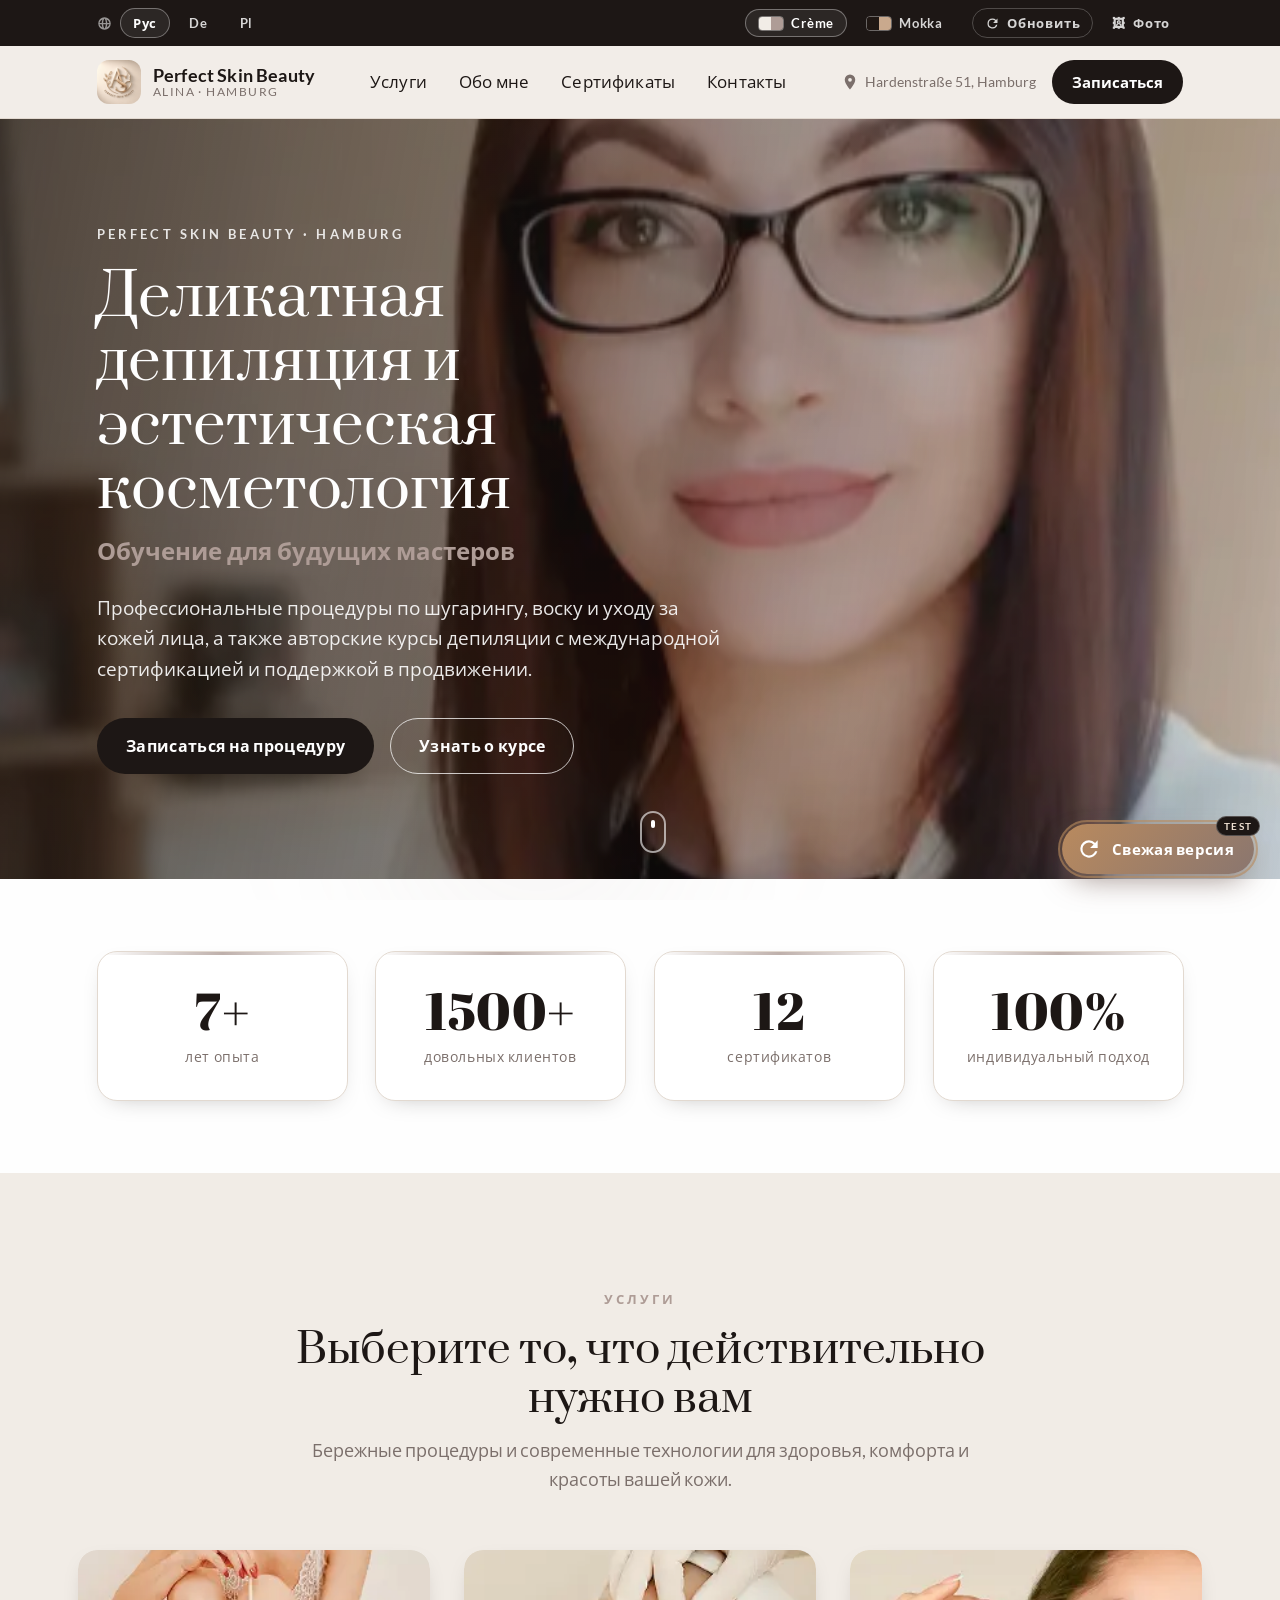
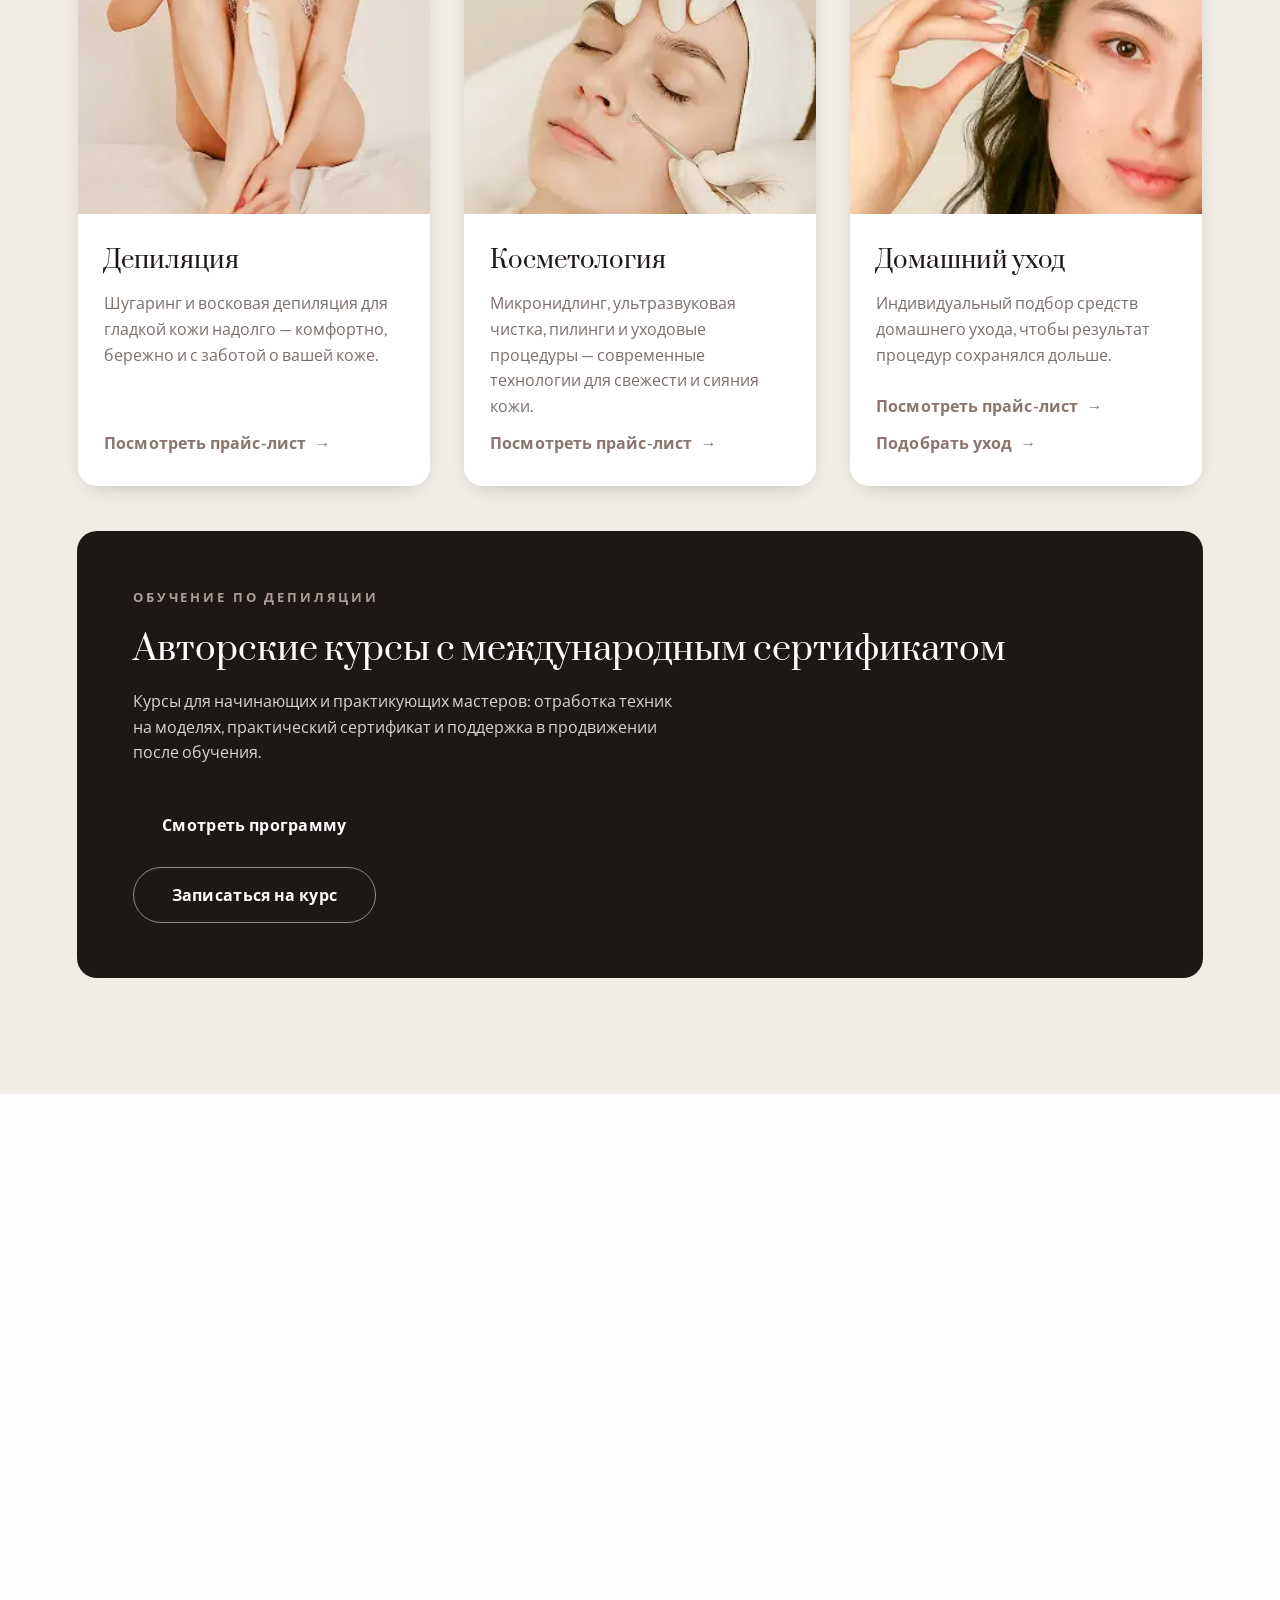
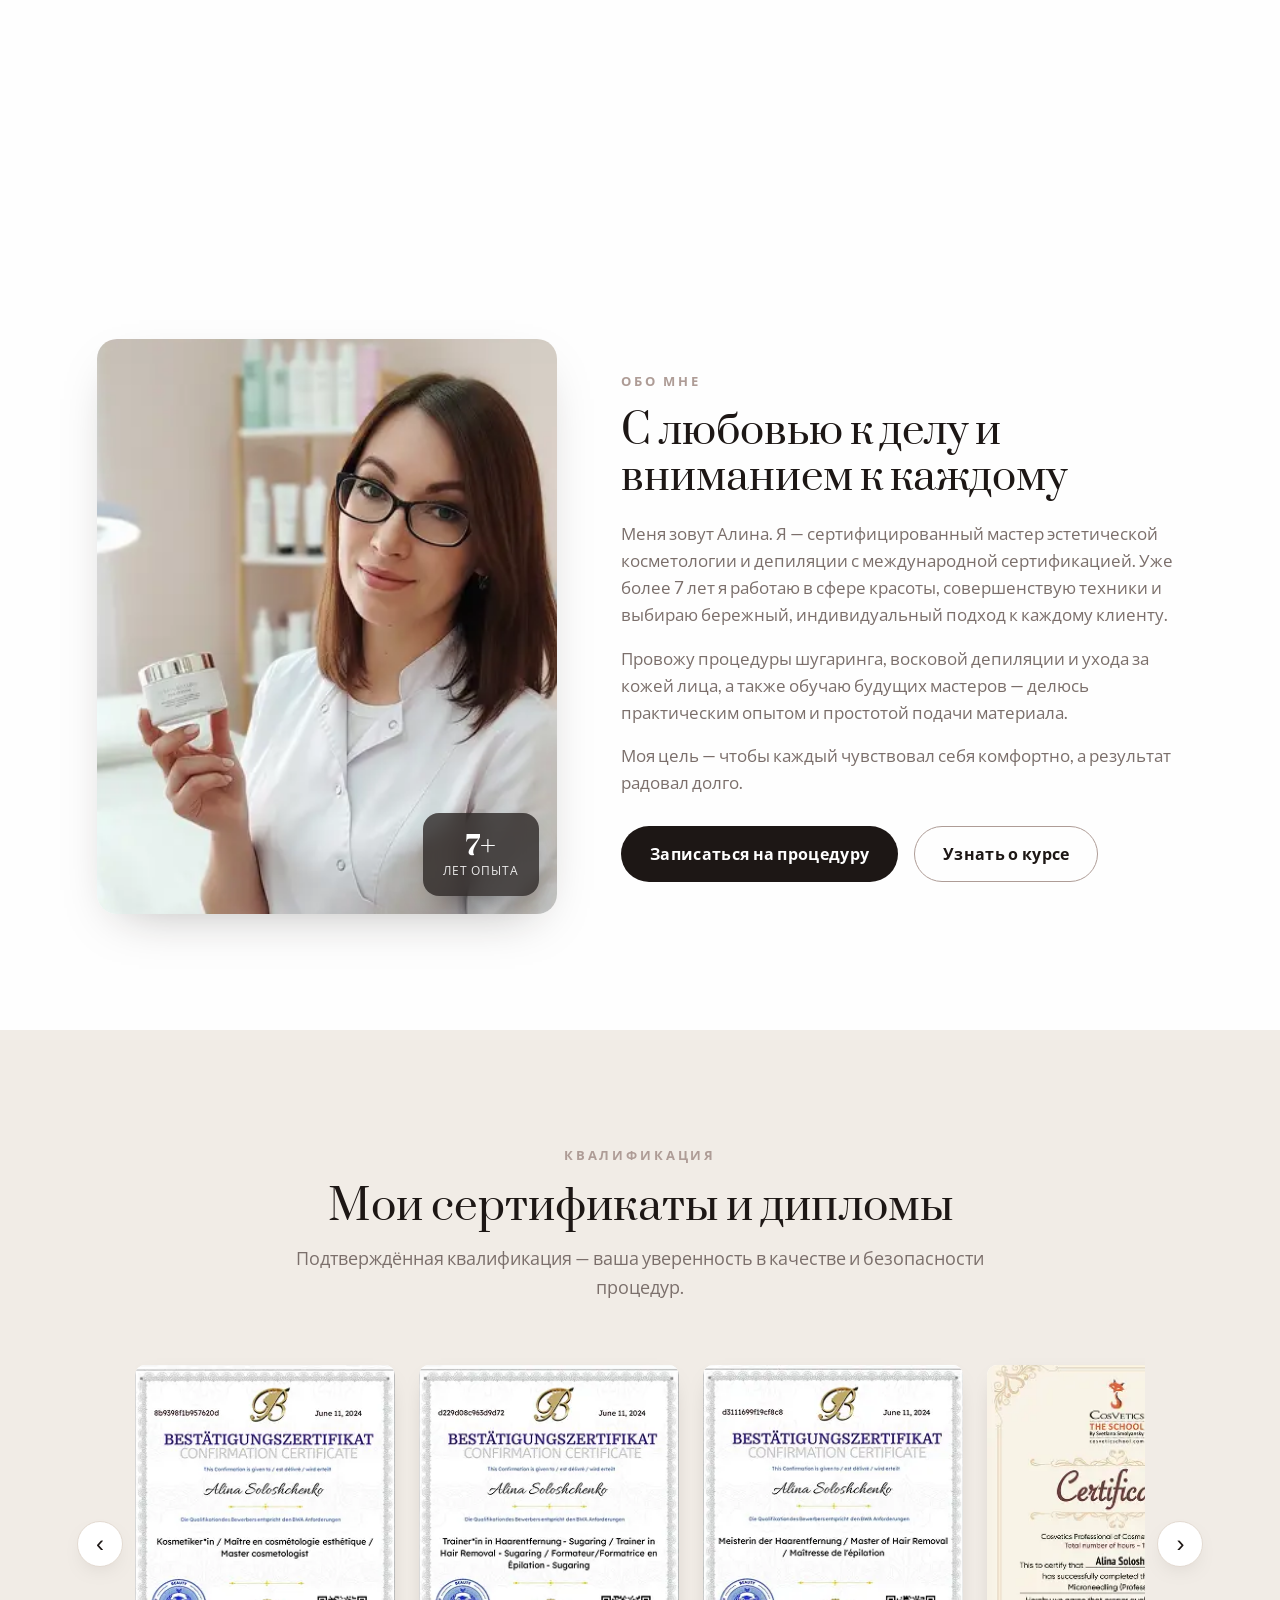
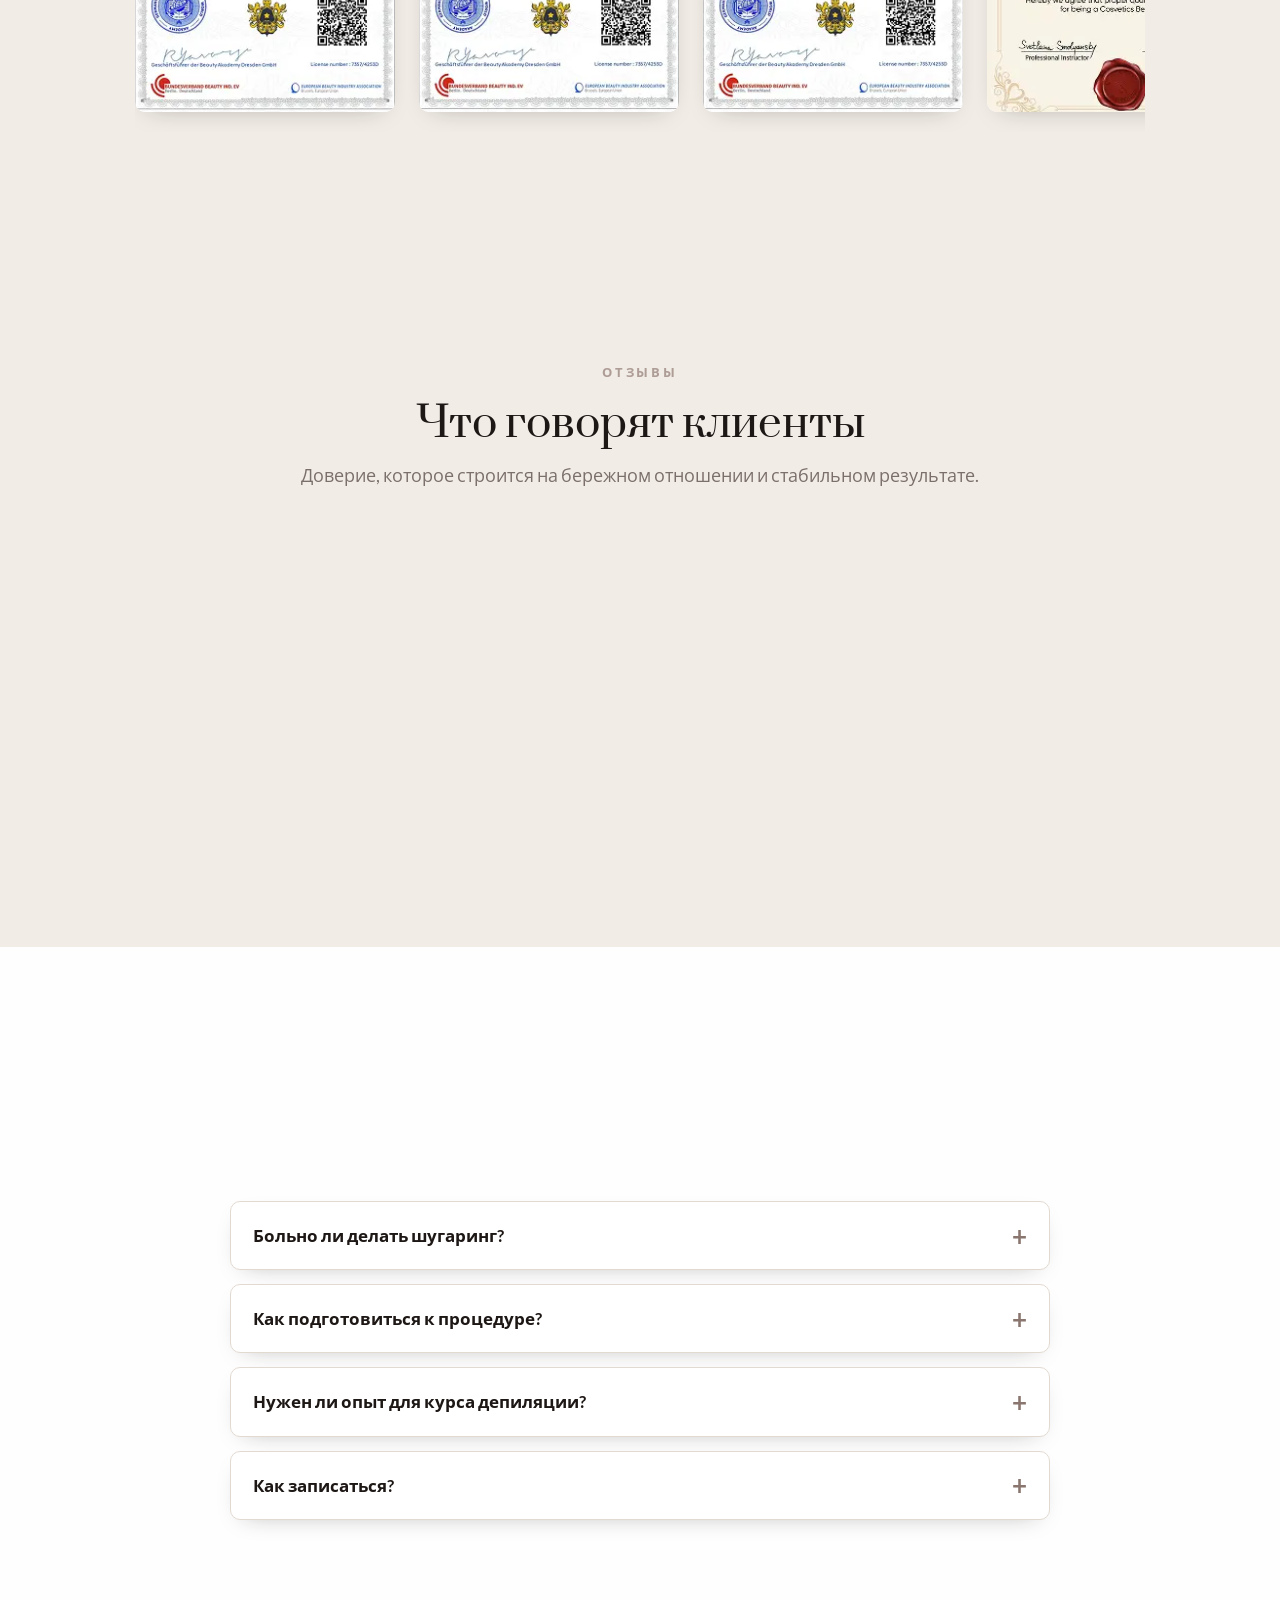
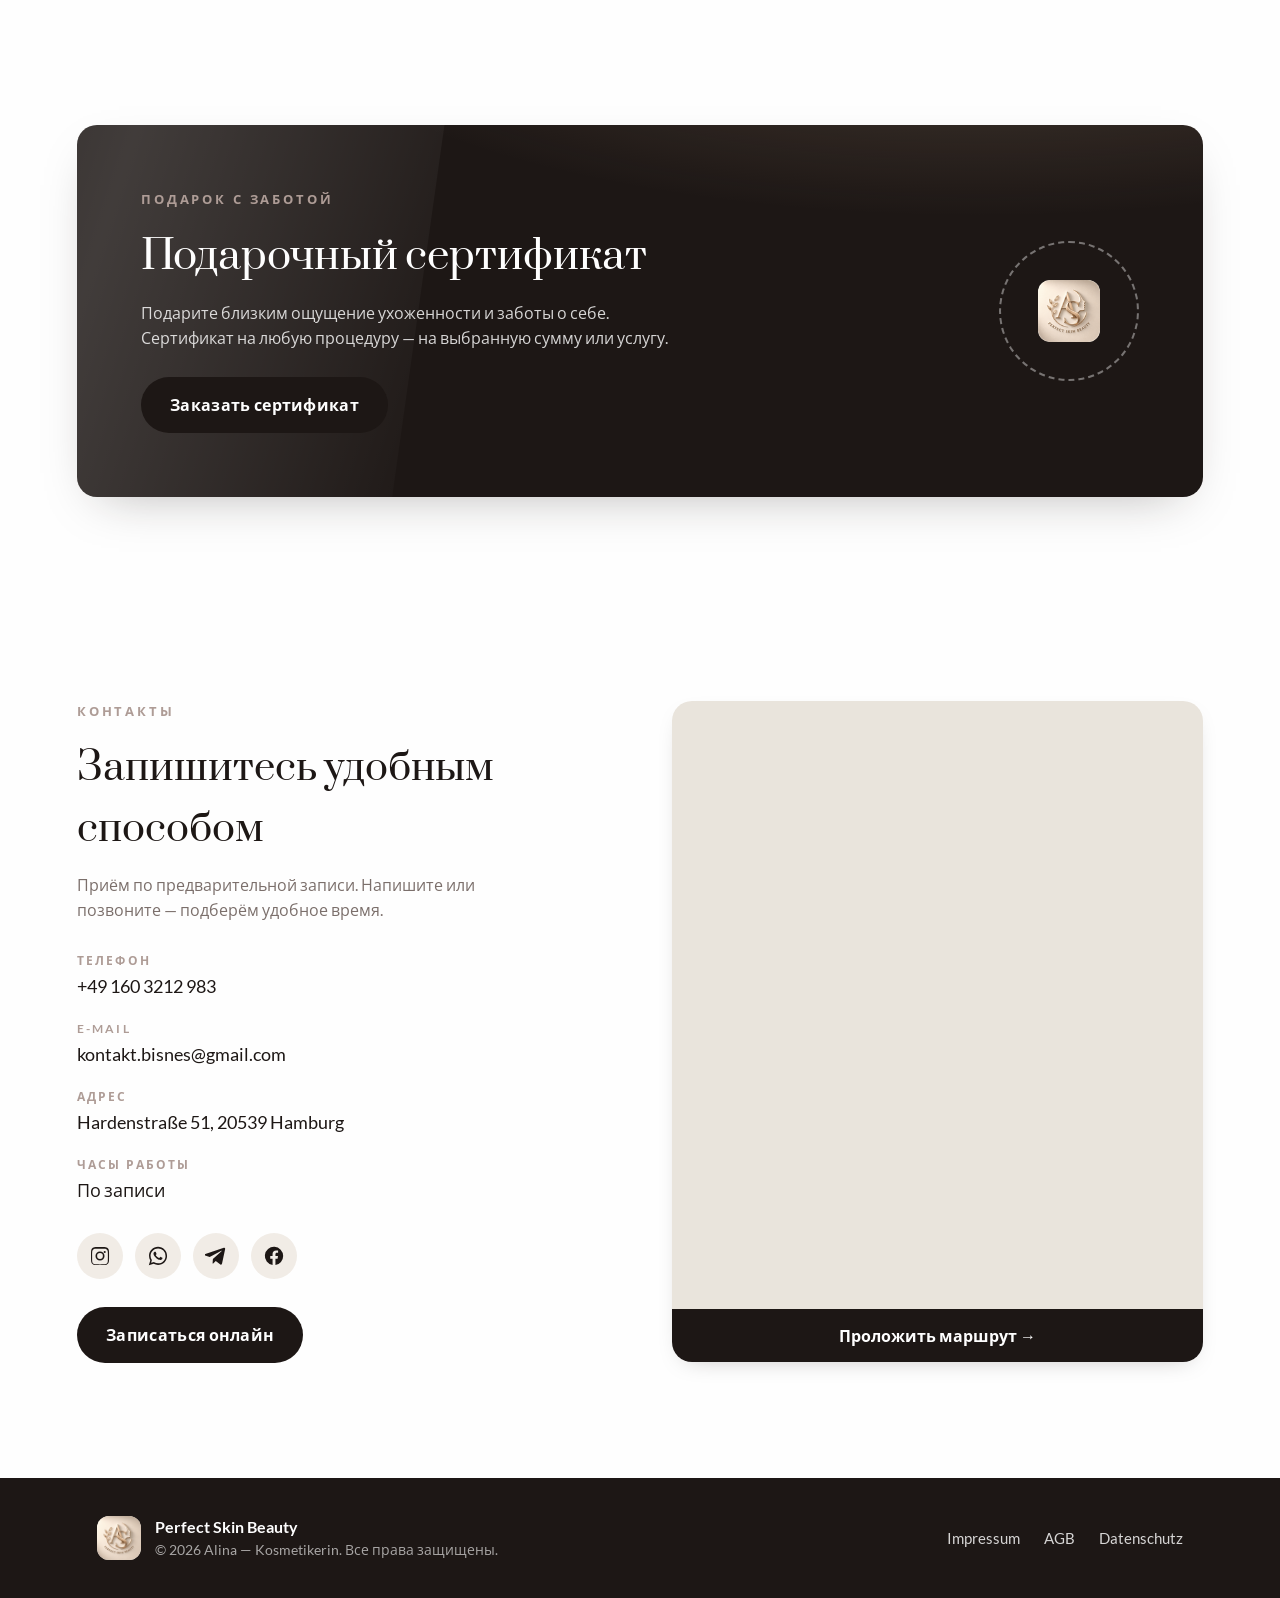
==== commit ab00e66a: "Bild-Import: Bild-Container tauschen + ins Repo speichern - bild-import.js: selbst-enthaltendes Modu" ====
--- a/index.html
+++ b/index.html
@@ -77,6 +77,9 @@
           <svg class="reload-btn__icon" viewBox="0 0 24 24" width="15" height="15" aria-hidden="true"><path fill="currentColor" d="M17.65 6.35A7.96 7.96 0 0 0 12 4a8 8 0 1 0 7.73 10h-2.08A6 6 0 1 1 12 6c1.66 0 3.14.69 4.22 1.78L13 11h7V4l-2.35 2.35Z"/></svg>
           <span data-i18n="reload">Обновить</span>
         </button>
+        <button class="topbar__btn" type="button" id="bild-toggle" data-bild-open title="Bilder tauschen / Заменить фото">
+          🖼 <span data-i18n="bild_btn">Фото</span>
+        </button>
       </div>
     </div>
   </div>
@@ -125,7 +128,7 @@
     <!-- ============ HERO ============ -->
     <section class="hero">
       <div class="hero__media">
-        <img src="assets/hero.webp" alt="" loading="eager" fetchpriority="high">
+        <img src="assets/hero.webp" data-bild alt="" loading="eager" fetchpriority="high">
       </div>
       <div class="hero__content">
         <p class="hero__eyebrow" data-hero="1">Perfect Skin Beauty · Hamburg</p>
@@ -174,7 +177,7 @@
 
       <div class="services__grid">
         <article class="service-card" data-reveal data-tilt>
-          <div class="service-card__media"><img src="assets/service-depilation.webp" alt="" loading="lazy"></div>
+          <div class="service-card__media"><img src="assets/service-depilation.webp" data-bild alt="" loading="lazy"></div>
           <div class="service-card__body">
             <h3 class="service-card__title" data-i18n="sv1_title">Депиляция</h3>
             <p class="service-card__text" data-i18n="sv1_text">Шугаринг и восковая депиляция для гладкой кожи надолго — комфортно, бережно и с заботой о вашей коже.</p>
@@ -183,7 +186,7 @@
         </article>
 
         <article class="service-card" data-reveal data-reveal-delay="1" data-tilt>
-          <div class="service-card__media"><img src="assets/service-cosmetology.webp" alt="" loading="lazy"></div>
+          <div class="service-card__media"><img src="assets/service-cosmetology.webp" data-bild alt="" loading="lazy"></div>
           <div class="service-card__body">
             <h3 class="service-card__title" data-i18n="sv2_title">Косметология</h3>
             <p class="service-card__text" data-i18n="sv2_text">Микронидлинг, ультразвуковая чистка, пилинги и уходовые процедуры — современные технологии для свежести и сияния кожи.</p>
@@ -192,7 +195,7 @@
         </article>
 
         <article class="service-card" data-reveal data-reveal-delay="2" data-tilt>
-          <div class="service-card__media"><img src="assets/service-homecare.webp" alt="" loading="lazy"></div>
+          <div class="service-card__media"><img src="assets/service-homecare.webp" data-bild alt="" loading="lazy"></div>
           <div class="service-card__body">
             <h3 class="service-card__title" data-i18n="sv3_title">Домашний уход</h3>
             <p class="service-card__text" data-i18n="sv3_text">Индивидуальный подбор средств домашнего ухода, чтобы результат процедур сохранялся дольше.</p>
@@ -250,7 +253,7 @@
     <!-- ============ ABOUT ============ -->
     <section class="about" id="aboutMe">
       <div class="about__media" data-reveal data-parallax="0.12">
-        <img src="assets/about.webp" alt="Alina — Perfect Skin Beauty" loading="lazy">
+        <img src="assets/about.webp" data-bild alt="Alina — Perfect Skin Beauty" loading="lazy">
         <span class="about__badge" data-reveal data-reveal-delay="2">
           <b data-count="7" data-suffix="+">0</b>
           <i data-i18n="ab_badge">лет опыта</i>
@@ -447,5 +450,6 @@
   </div>
 
   <script src="script.js"></script>
+  <script src="bild-import.js" defer></script>
 </body>
 </html>
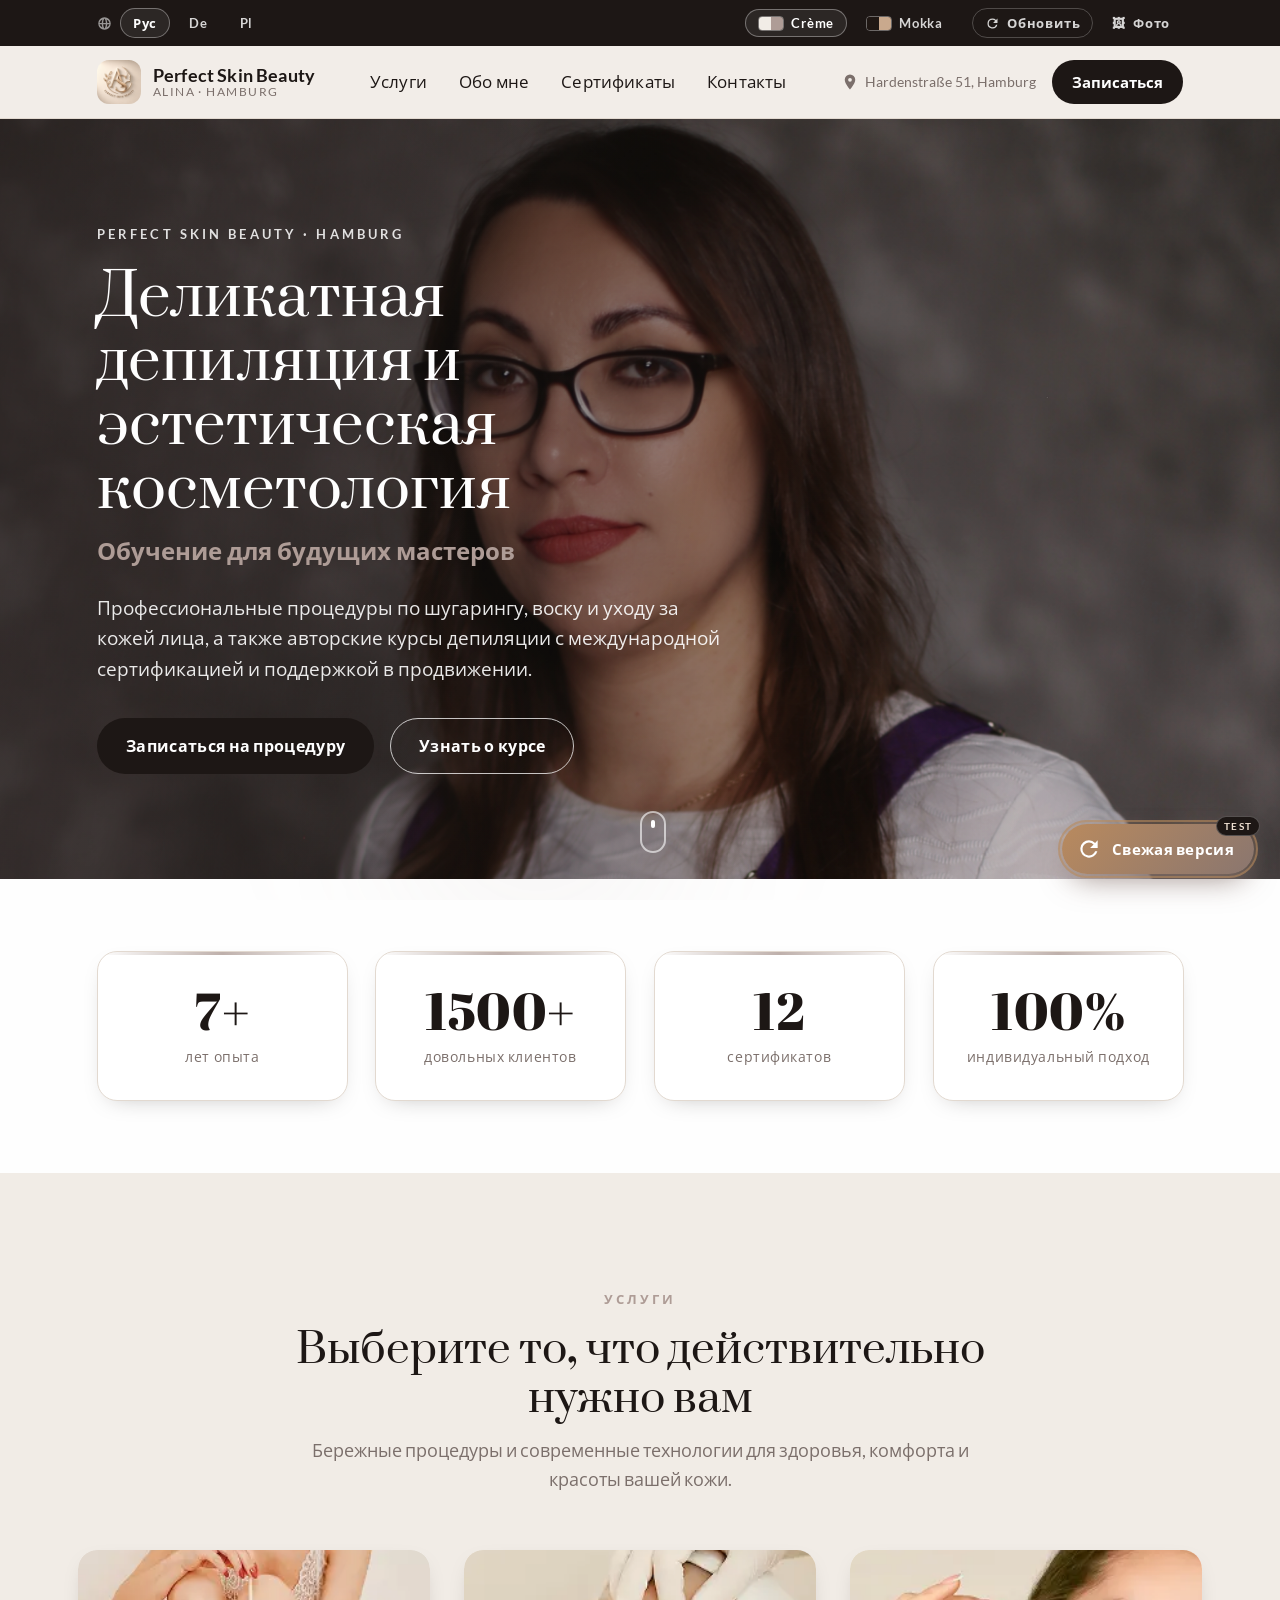
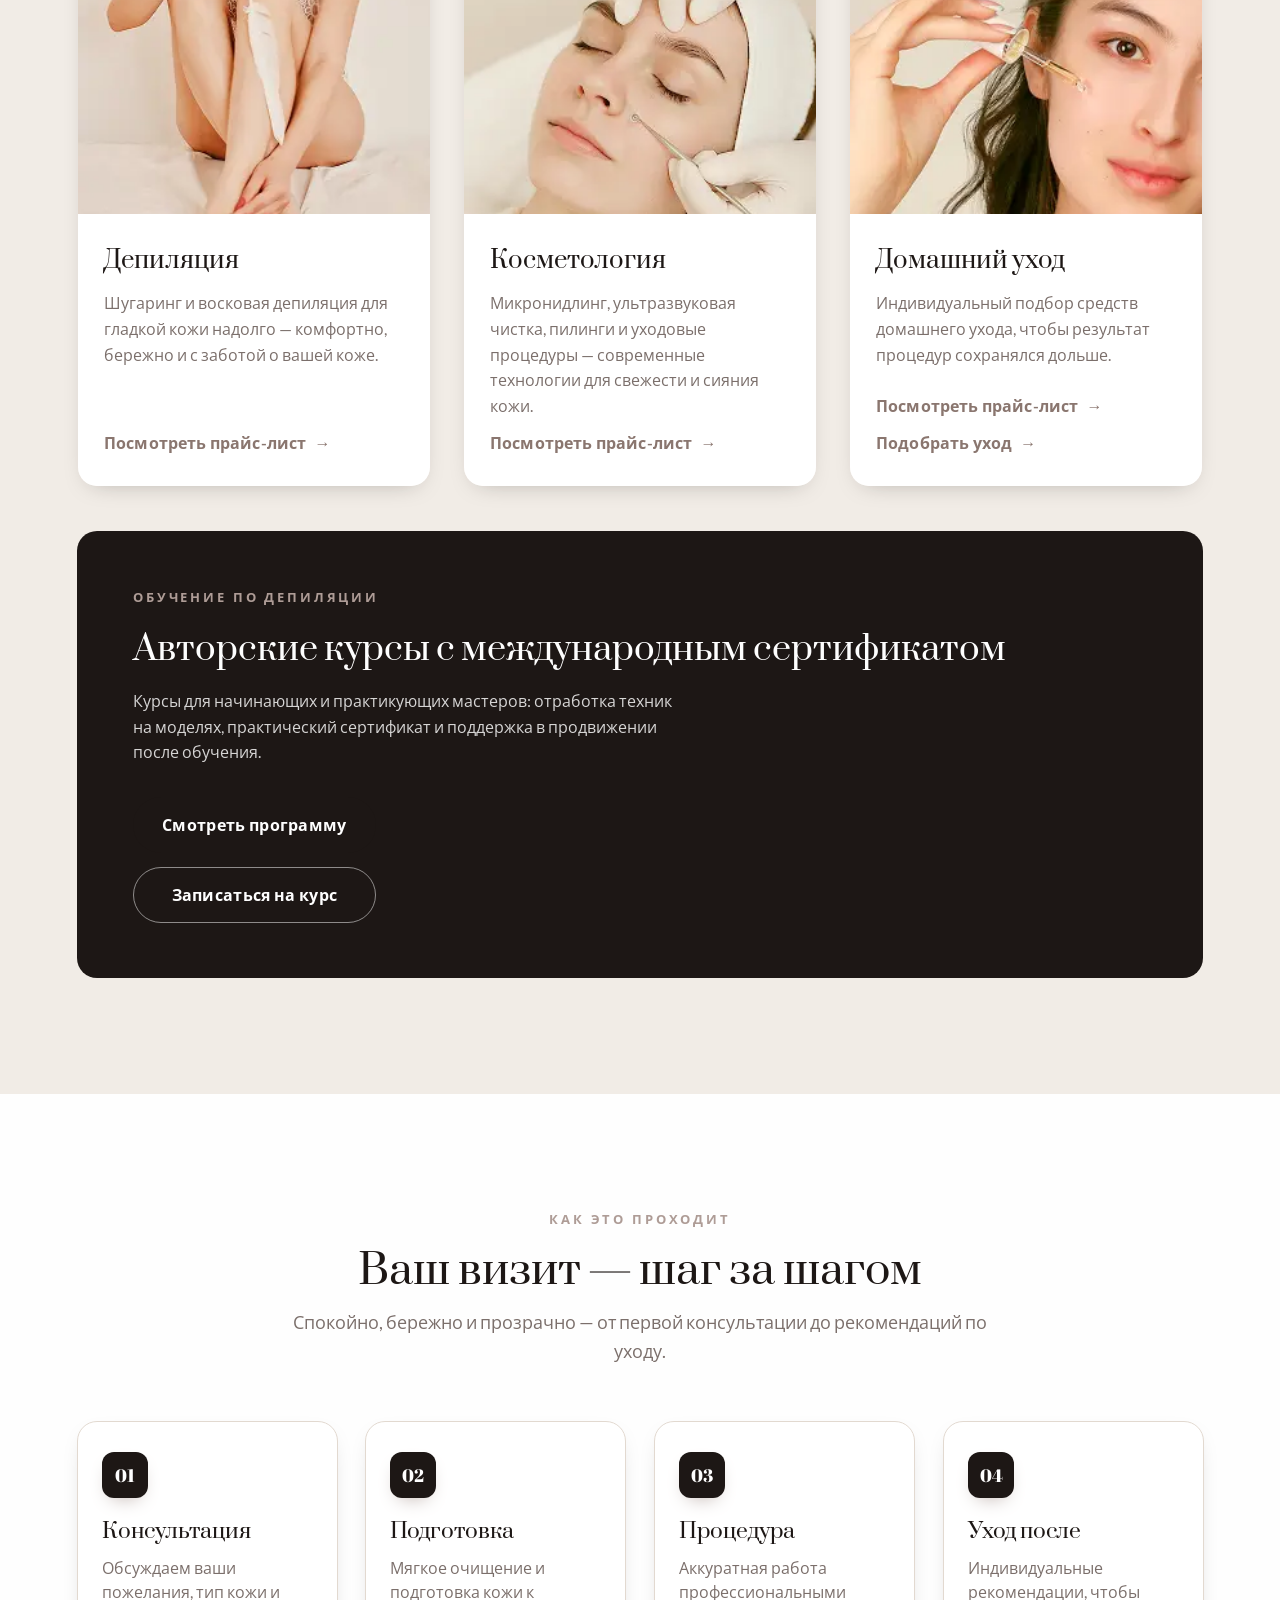
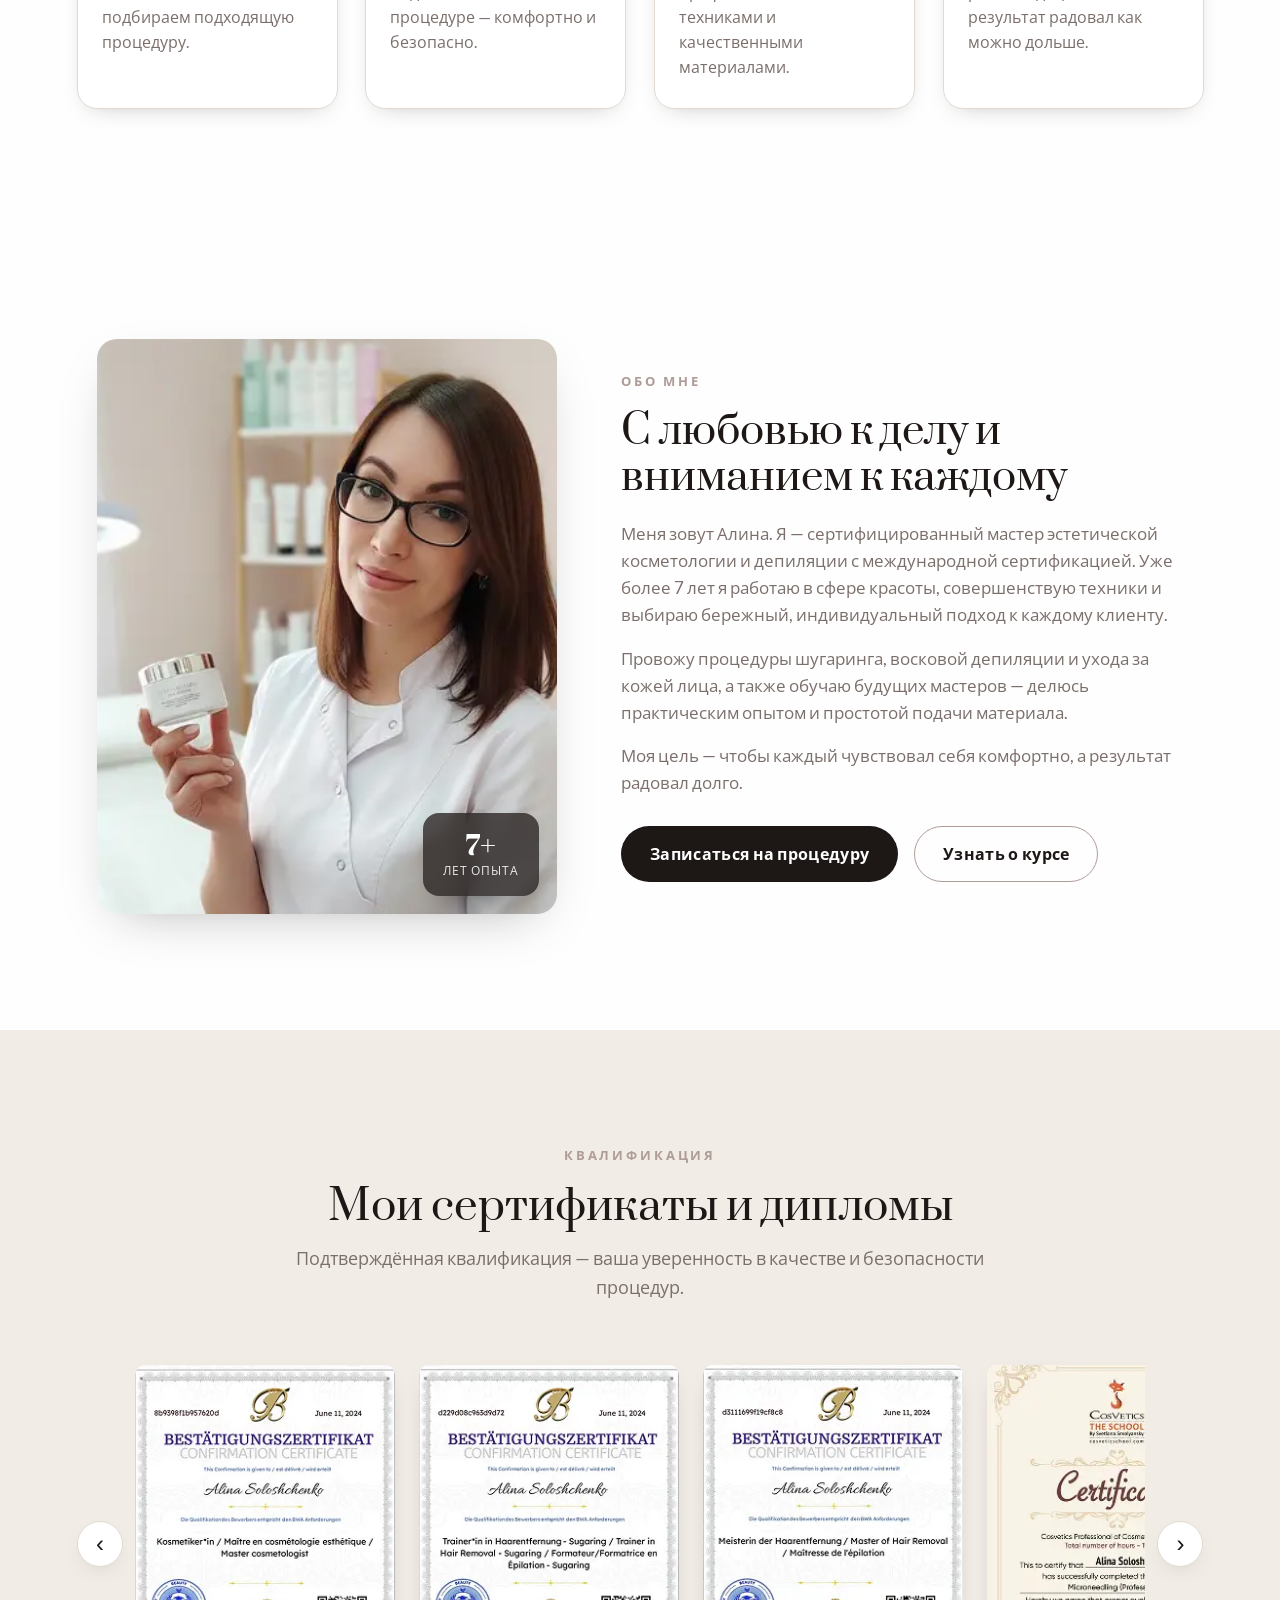
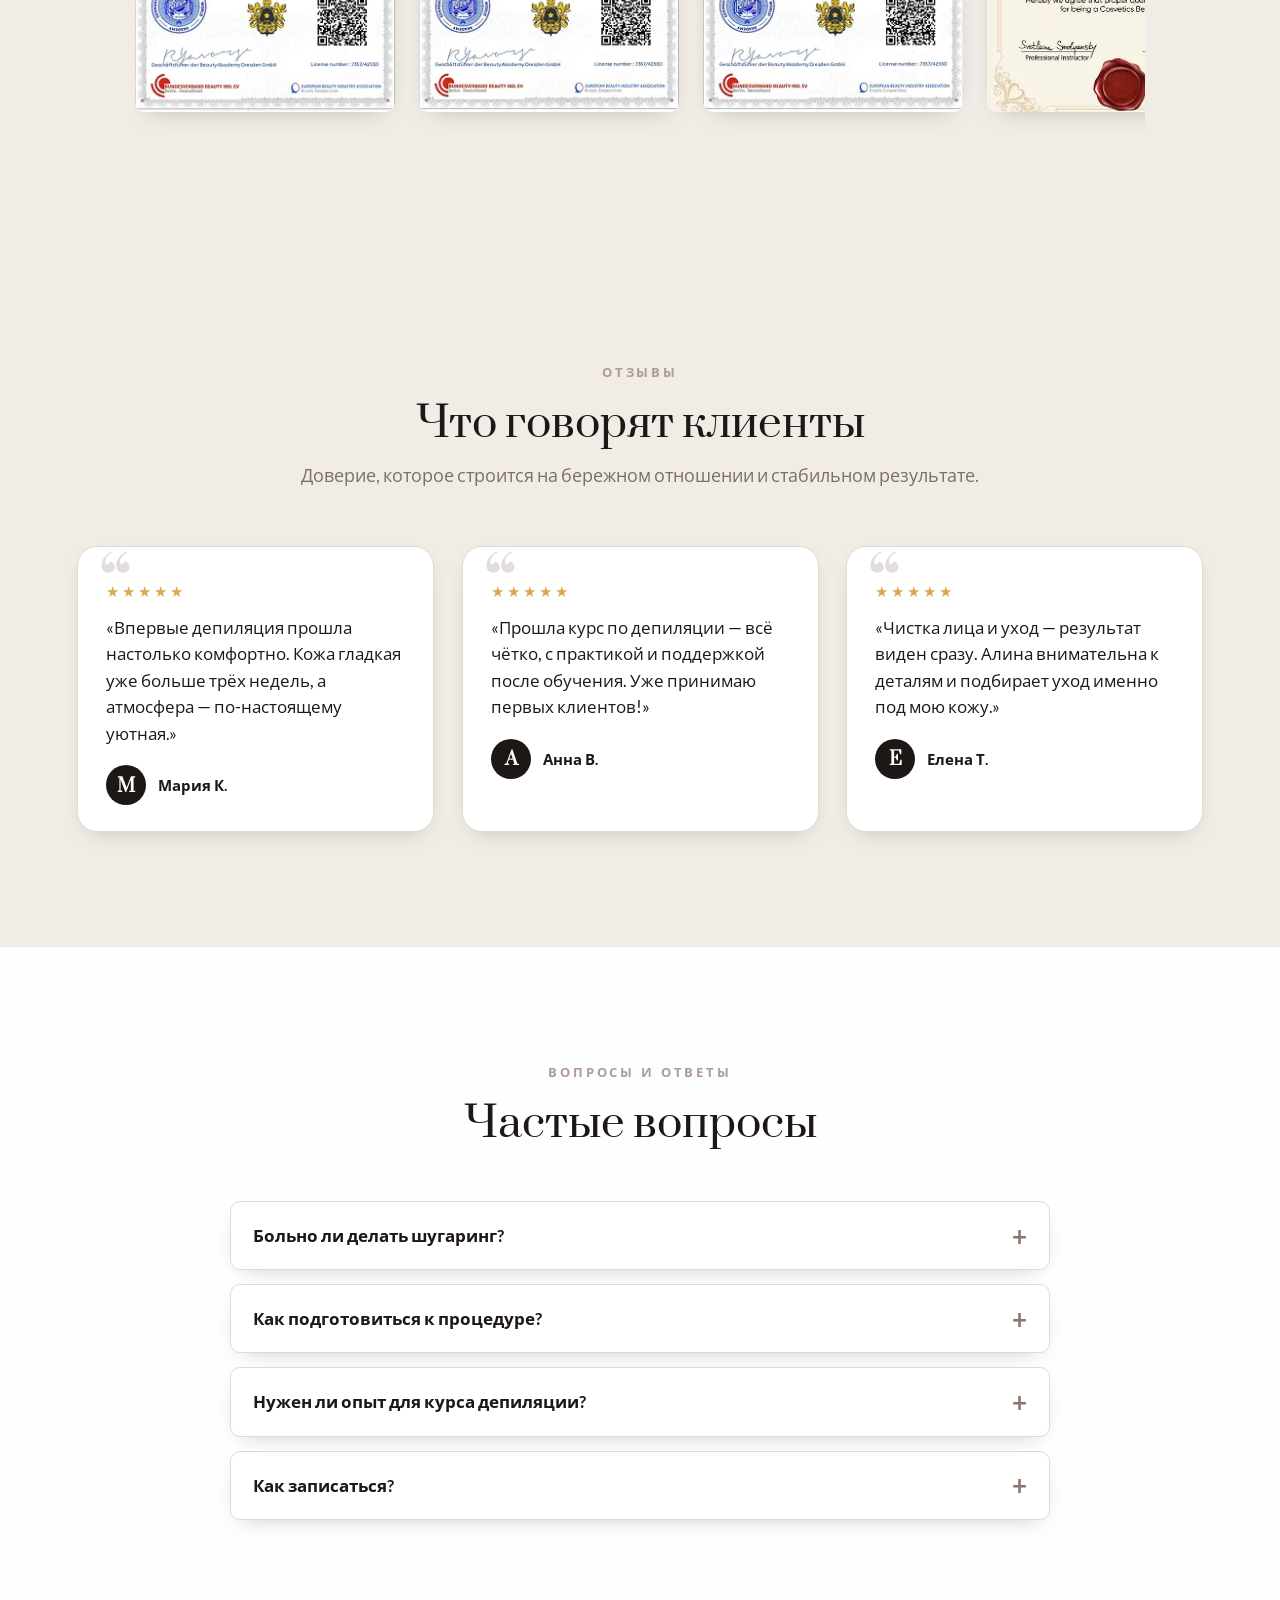
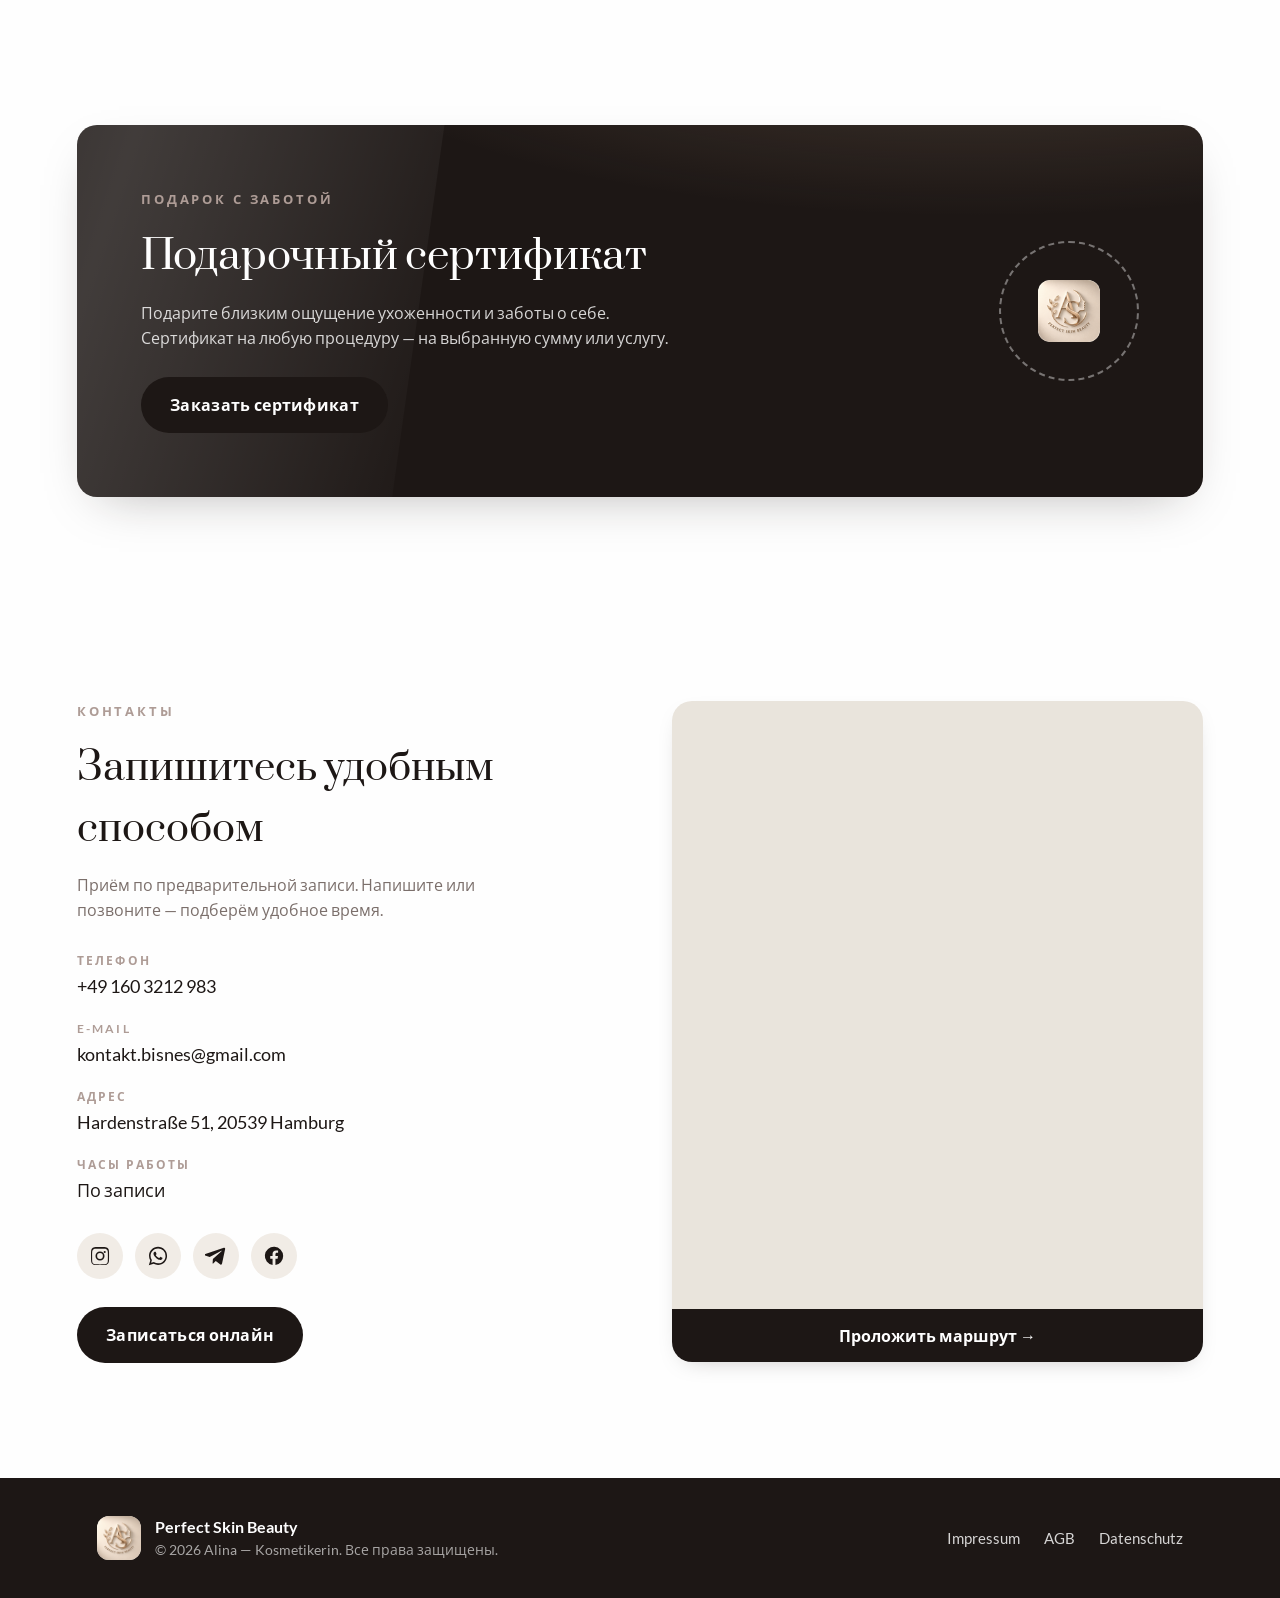
==== commit 4318191c: "Hintergrund-Deko: Zweig-Linien entfernen (Krizel-Artefakte) Klaus' Befund: feine, bleistiftartige Li" ====
--- a/index.html
+++ b/index.html
@@ -33,24 +33,6 @@
     <span class="deco__blob deco__blob--1"></span>
     <span class="deco__blob deco__blob--2"></span>
     <span class="deco__blob deco__blob--3"></span>
-    <svg class="deco__branch deco__branch--left" viewBox="0 0 220 420" fill="none" stroke="currentColor" stroke-width="1.4" stroke-linecap="round">
-      <path d="M30 410 C 60 320, 40 240, 80 160 C 110 100, 150 60, 200 30"/>
-      <path d="M62 300 C 90 290, 112 268, 122 240"/><path d="M62 300 C 48 274, 46 246, 56 220"/>
-      <path d="M88 210 C 116 202, 136 182, 146 156"/><path d="M88 210 C 76 186, 76 160, 88 136"/>
-      <path d="M124 118 C 148 112, 166 96, 176 74"/><path d="M124 118 C 114 98, 116 76, 128 56"/>
-      <ellipse cx="126" cy="242" rx="7" ry="14" transform="rotate(38 126 242)"/>
-      <ellipse cx="150" cy="158" rx="7" ry="14" transform="rotate(38 150 158)"/>
-      <ellipse cx="180" cy="76"  rx="7" ry="14" transform="rotate(38 180 76)"/>
-    </svg>
-    <svg class="deco__branch deco__branch--right" viewBox="0 0 220 420" fill="none" stroke="currentColor" stroke-width="1.4" stroke-linecap="round">
-      <path d="M190 410 C 160 320, 180 240, 140 160 C 110 100, 70 60, 20 30"/>
-      <path d="M158 300 C 130 290, 108 268, 98 240"/><path d="M158 300 C 172 274, 174 246, 164 220"/>
-      <path d="M132 210 C 104 202, 84 182, 74 156"/><path d="M132 210 C 144 186, 144 160, 132 136"/>
-      <path d="M96 118 C 72 112, 54 96, 44 74"/><path d="M96 118 C 106 98, 104 76, 92 56"/>
-      <ellipse cx="94" cy="242" rx="7" ry="14" transform="rotate(-38 94 242)"/>
-      <ellipse cx="70" cy="158" rx="7" ry="14" transform="rotate(-38 70 158)"/>
-      <ellipse cx="40" cy="76"  rx="7" ry="14" transform="rotate(-38 40 76)"/>
-    </svg>
   </div>
 
   <!-- ============ AUSWAHL-LEISTE (Sprache + Design) ============ -->
--- a/styles.css
+++ b/styles.css
@@ -56,7 +56,6 @@
   --blob-1: rgba(174, 156, 150, .16);
   --blob-2: rgba(215, 188, 170, .14);
   --blob-3: rgba(174, 156, 150, .10);
-  --branch: rgba(122, 100, 90, .16);
 
   /* Glanz auf Buttons */
   --sheen: rgba(255, 255, 255, .35);
@@ -97,7 +96,6 @@
   --blob-1: rgba(201, 169, 141, .10);
   --blob-2: rgba(169, 141, 116, .09);
   --blob-3: rgba(201, 169, 141, .06);
-  --branch: rgba(201, 169, 141, .12);
 
   --sheen: rgba(255, 244, 230, .22);
 
@@ -138,7 +136,7 @@
 .skip-link:focus { left: 12px; top: 12px; }
 
 /* ===================================================================
-   Hintergrund-Deko: weiche Farbflächen + feine Zweig-Linien.
+   Hintergrund-Deko: weiche Farbflächen (Blobs).
    Bewusst dezent — fixe Ebene hinter allem, langsame Drift.
    =================================================================== */
 .deco {
@@ -180,16 +178,7 @@
   from { transform: translate(0, 0) scale(1.06); }
   to   { transform: translate(-4vw, -3vh) scale(1); }
 }
-.deco__branch {
-  position: absolute;
-  width: clamp(120px, 14vw, 220px);
-  height: auto;
-  color: var(--branch);
-}
-.deco__branch--left  { left: -20px; bottom: 8vh; }
-.deco__branch--right { right: -20px; top: 16vh; }
 @media (max-width: 760px) {
-  .deco__branch { display: none; }
   .deco__blob { filter: blur(50px); }
 }
 
